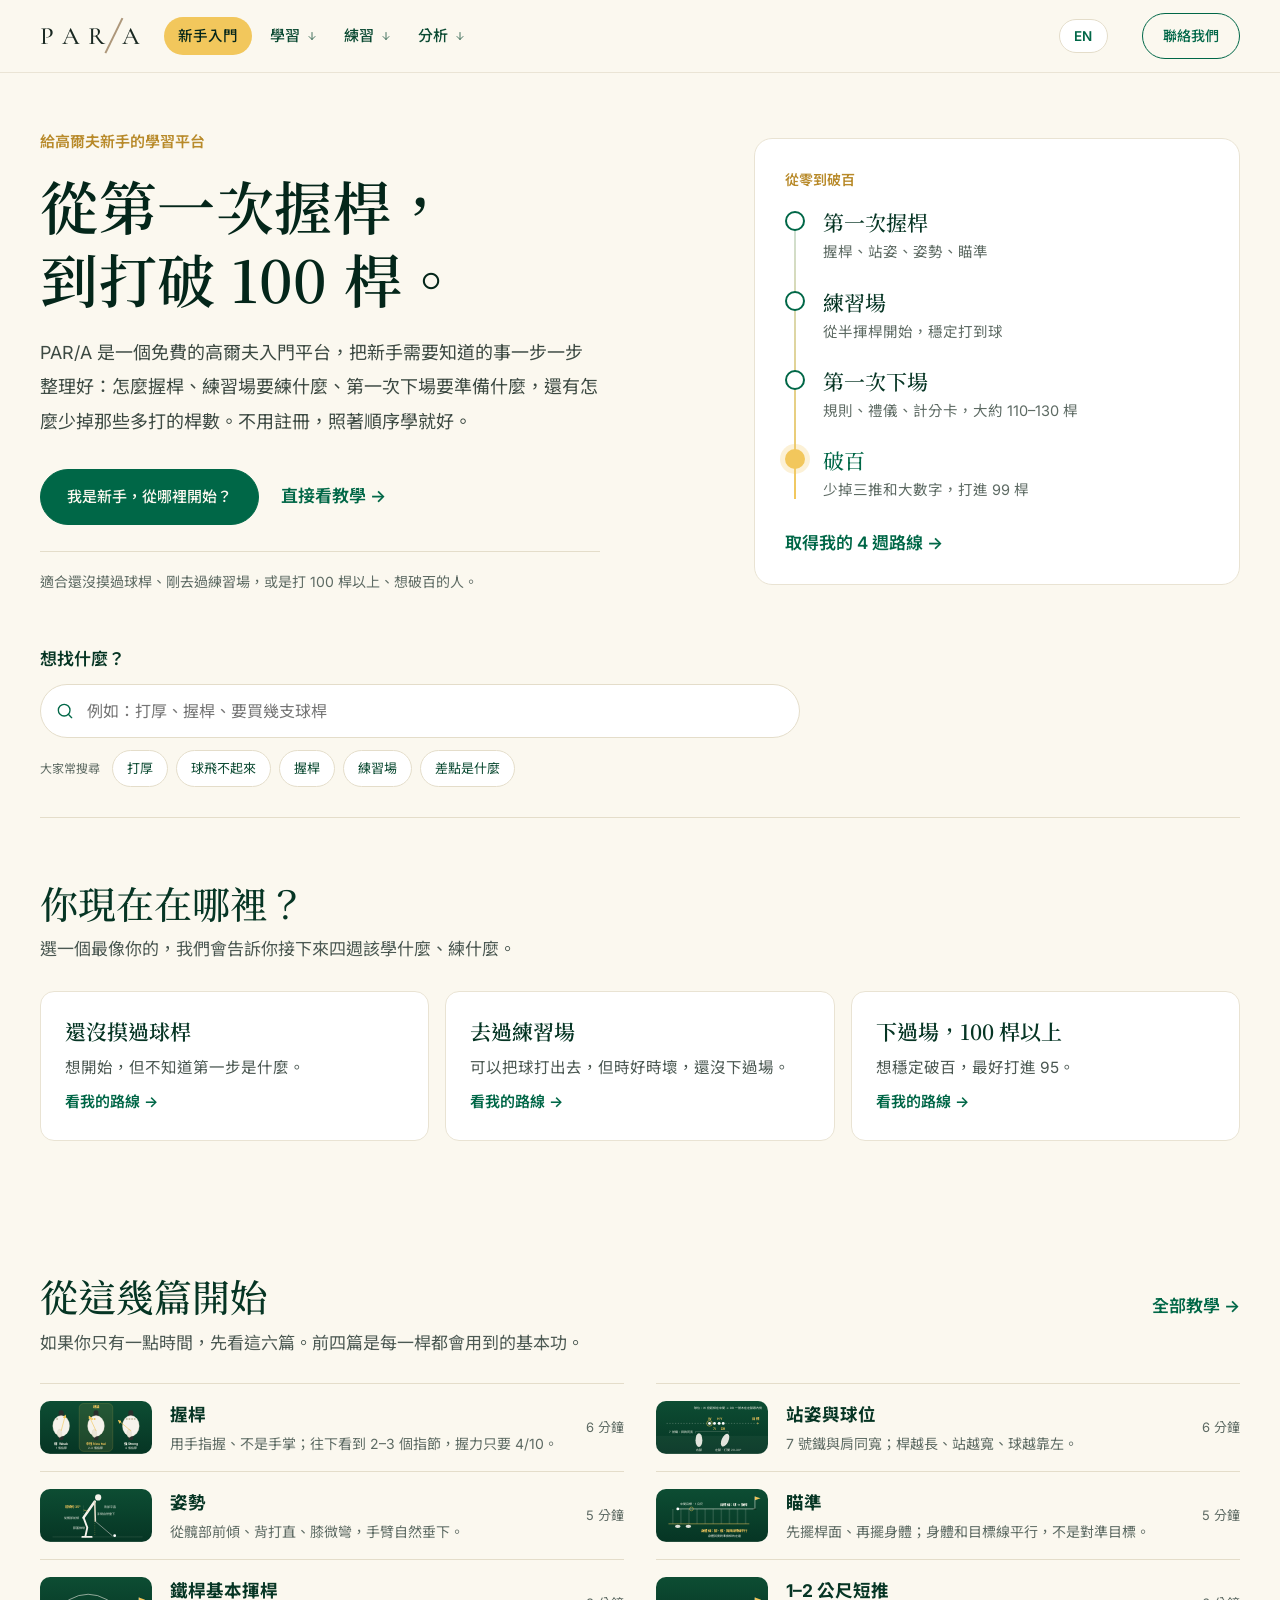
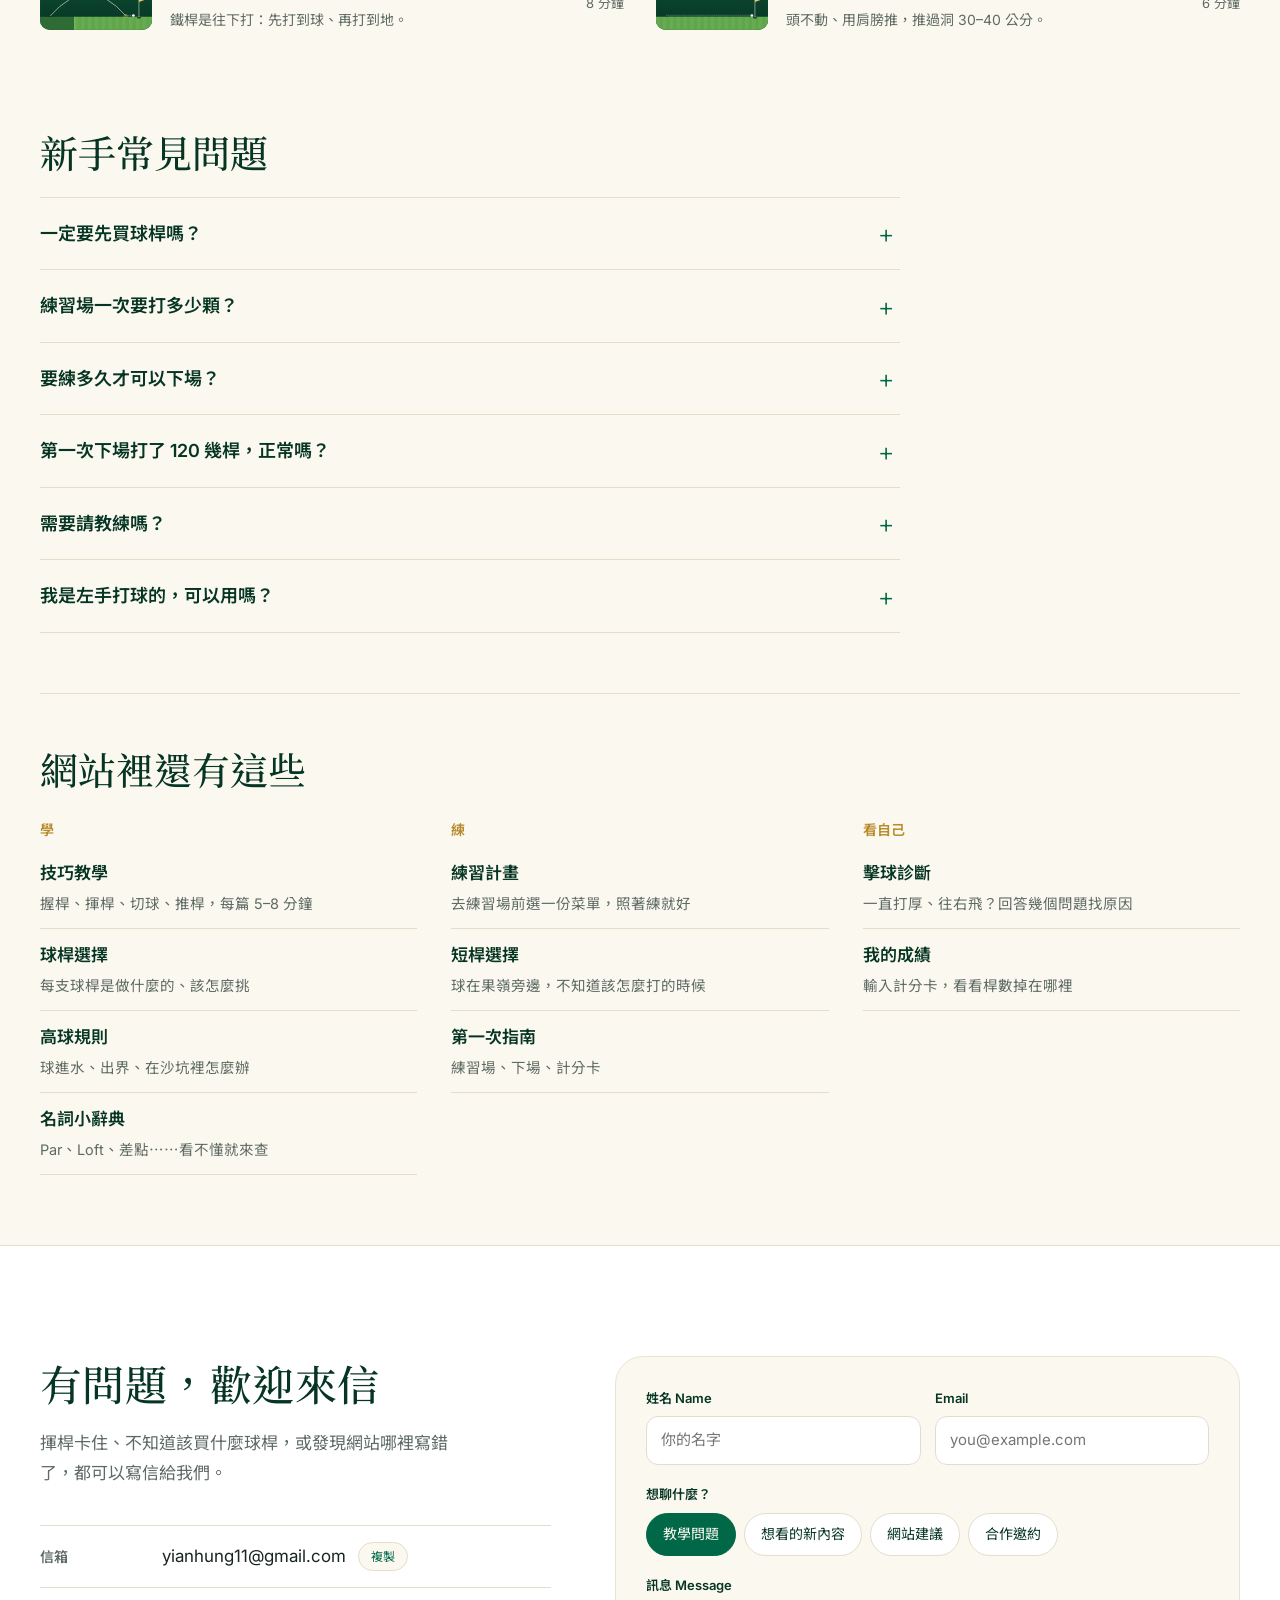
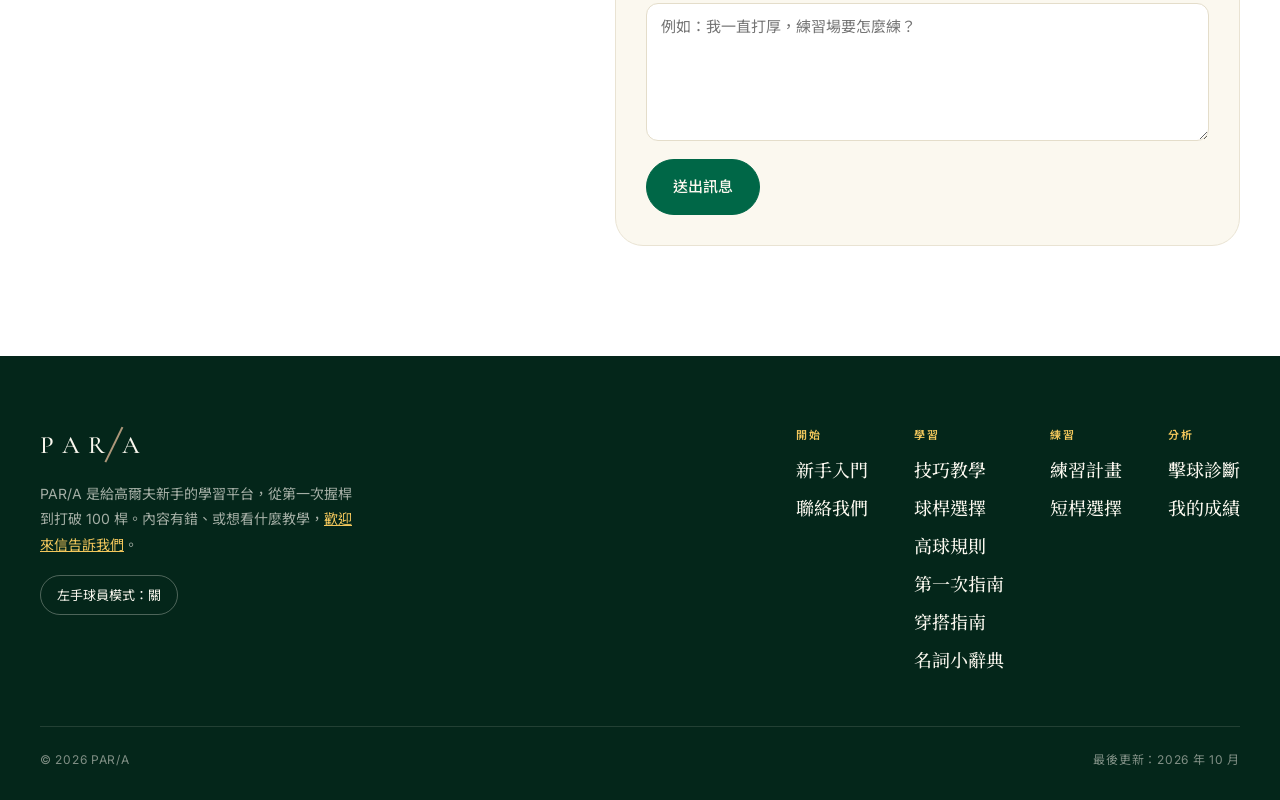
==== golf-lab/index.html @ 5755e106 "Trim the contact intro and reword the Fix My Shot intro Co-Authored-By: Claude Opus 5.5 <noreply@ant" ====
<!doctype html>
<html lang="zh-Hant">
<head>
  <meta charset="utf-8">
  <meta name="viewport" content="width=device-width, initial-scale=1">
  <title>PAR/A｜給高爾夫新手的入門教學</title>
  <meta name="description" content="技巧教學、球桿選擇、擊球問題診斷與短桿打法推薦。">
  <meta name="theme-color" content="#192821">
  <link rel="icon" type="image/png" href="assets/img/para-favicon.png">
  <link rel="apple-touch-icon" href="assets/img/para-mark.png">
  <link rel="preconnect" href="https://fonts.googleapis.com">
  <link rel="preconnect" href="https://fonts.gstatic.com" crossorigin>
  <link href="https://fonts.googleapis.com/css2?family=Cormorant+Garamond:ital,wght@0,300;0,400;0,500;0,600;1,400;1,500&family=Inter:wght@400;500;600&family=Noto+Sans+TC:wght@400;500;600&family=Noto+Serif+TC:wght@400;500&family=Source+Serif+4:opsz,wght@8..60,400;8..60,500;8..60,600&display=swap" rel="stylesheet">
  <link rel="stylesheet" href="assets/style.css">
</head>
<body data-page="home">
  <header id="site-header"></header>

  <main class="home">
    <section class="h-hero wrap">
      <div class="h-text">
        <p class="h-kicker">給高爾夫新手的學習平台</p>
        <h1>從第一次握桿，<br>到打破 100 桿。</h1>
        <p class="h-lead">PAR/A 是一個免費的高爾夫入門平台，把新手需要知道的事一步一步整理好：怎麼握桿、練習場要練什麼、第一次下場要準備什麼，還有怎麼少掉那些多打的桿數。不用註冊，照著順序學就好。</p>
        <div class="h-cta">
          <a class="btn" href="start.html">我是新手，從哪裡開始？</a>
          <a class="text-link" href="learn.html">直接看教學 &rarr;</a>
        </div>
        <p class="h-cred">適合還沒摸過球桿、剛去過練習場，或是打 100 桿以上、想破百的人。</p>
      </div>
      <aside class="h-journey" aria-label="從零到破百">
        <p class="hj-title">從零到破百</p>
        <ol class="hj-steps">
          <li><span class="hj-dot"></span><div><strong>第一次握桿</strong><small>握桿、站姿、姿勢、瞄準</small></div></li>
          <li><span class="hj-dot"></span><div><strong>練習場</strong><small>從半揮桿開始，穩定打到球</small></div></li>
          <li><span class="hj-dot"></span><div><strong>第一次下場</strong><small>規則、禮儀、計分卡，大約 110–130 桿</small></div></li>
          <li class="goal"><span class="hj-dot"></span><div><strong>破百</strong><small>少掉三推和大數字，打進 99 桿</small></div></li>
        </ol>
        <a class="hj-link" href="start.html">取得我的 4 週路線 &rarr;</a>
      </aside>
    </section>

    <section class="h-search wrap">
      <label for="search" class="h-label">想找什麼？</label>
      <div class="search-card">
        <div class="search-box">
          <svg class="ico" viewBox="0 0 24 24" fill="none" stroke="currentColor" stroke-width="1.6" stroke-linecap="round" aria-hidden="true"><circle cx="11" cy="11" r="7"/><path d="M20 20l-4-4"/></svg>
          <input id="search" type="search" autocomplete="off" placeholder="例如：打厚、握桿、要買幾支球桿" aria-label="搜尋">
        </div>
        <div class="quick"><span>大家常搜尋</span>
          <button type="button" data-q="打厚">打厚</button>
          <button type="button" data-q="飛不起來">球飛不起來</button>
          <button type="button" data-q="握桿">握桿</button>
          <button type="button" data-q="練習場">練習場</button>
          <button type="button" data-q="差點">差點是什麼</button>
        </div>
        <div class="results" id="searchResults" hidden></div>
      </div>
    </section>

    <section class="h-stage wrap">
      <h2>你現在在哪裡？</h2>
      <p class="h-sub">選一個最像你的，我們會告訴你接下來四週該學什麼、練什麼。</p>
      <div class="stage-grid">
        <a class="stage" href="start.html#new"><strong>還沒摸過球桿</strong><span>想開始，但不知道第一步是什麼。</span><em>看我的路線 &rarr;</em></a>
        <a class="stage" href="start.html#range"><strong>去過練習場</strong><span>可以把球打出去，但時好時壞，還沒下過場。</span><em>看我的路線 &rarr;</em></a>
        <a class="stage" href="start.html#course"><strong>下過場，100 桿以上</strong><span>想穩定破百，最好打進 95。</span><em>看我的路線 &rarr;</em></a>
      </div>
    </section>

    <section class="h-popular wrap">
      <div class="row-head"><h2>從這幾篇開始</h2><a class="text-link" href="learn.html">全部教學 &rarr;</a></div>
      <p class="h-sub">如果你只有一點時間，先看這六篇。前四篇是每一桿都會用到的基本功。</p>
      <ol class="pop-list" id="popular"></ol>
    </section>

    <section class="h-faq wrap">
      <h2>新手常見問題</h2>
      <div class="faq">
        <details><summary>一定要先買球桿嗎？</summary><p>不用。很多練習場可以租球桿，先去幾次確定自己喜歡再買。真的要買的時候，第一套只需要 4 支：7 號鐵、PW、沙坑桿和推桿。<a href="clubs.html#starter">看新手第一套球桿</a></p></details>
        <details><summary>練習場一次要打多少顆？</summary><p>新手 50 到 100 顆就很夠了。比起打很多顆，每一顆都選一個目標、打完停下來想一想更重要。打太多只會累，動作也會越來越亂。<a href="practice.html#r30">照著練習場 30 分鐘練</a></p></details>
        <details><summary>要練多久才可以下場？</summary><p>沒有標準答案。建議是：在練習場用 7 號鐵打 10 顆，大部分都能往前飛，就可以考慮了。第一次最好找有經驗的朋友一起去。<a href="guide.html#course">第一次下場要準備什麼</a></p></details>
        <details><summary>第一次下場打了 120 幾桿，正常嗎？</summary><p>非常正常，很多人第一次都打超過 120。先不要管分數，記得每洞最多記到雙倍標準桿就把球撿起來，打得開心、不拖慢別人就很好了。<a href="guide.html#score">計分卡怎麼填</a></p></details>
        <details><summary>需要請教練嗎？</summary><p>如果預算允許，剛開始上幾堂教練課很值得，特別是握桿和站姿，一開始做對可以少走很多冤枉路。這個網站可以當你上課後的複習。</p></details>
        <details><summary>我是左手打球的，可以用嗎？</summary><p>可以。在每一頁最下面打開「左手球員模式」，所有圖都會左右對調。文字還是用右手寫的，讀的時候把左、右換過來就好。</p></details>
      </div>
    </section>

    <section class="h-tools wrap">
      <h2>網站裡還有這些</h2>
      <div class="tool-cols">
        <div><h3>學</h3><a href="learn.html">技巧教學<span>握桿、揮桿、切球、推桿，每篇 5–8 分鐘</span></a><a href="clubs.html">球桿選擇<span>每支球桿是做什麼的、該怎麼挑</span></a><a href="rules.html">高球規則<span>球進水、出界、在沙坑裡怎麼辦</span></a><a href="glossary.html">名詞小辭典<span>Par、Loft、差點⋯⋯看不懂就來查</span></a></div>
        <div><h3>練</h3><a href="practice.html">練習計畫<span>去練習場前選一份菜單，照著練就好</span></a><a href="shot.html">短桿選擇<span>球在果嶺旁邊，不知道該怎麼打的時候</span></a><a href="guide.html">第一次指南<span>練習場、下場、計分卡</span></a></div>
        <div><h3>看自己</h3><a href="fix.html">擊球診斷<span>一直打厚、往右飛？回答幾個問題找原因</span></a><a href="my-game.html">我的成績<span>輸入計分卡，看看桿數掉在哪裡</span></a></div>
      </div>
    </section>

    <section class="section contact" id="contact">
      <div class="wrap contact-grid">
        <div class="contact-intro reveal">
          <h2>有問題，歡迎來信</h2>
          <p>揮桿卡住、不知道該買什麼球桿，或發現網站哪裡寫錯了，都可以寫信給我們。</p>
          <dl class="contact-list">
            <div><dt>信箱</dt><dd><span class="email-addr" id="ctEmail">yianhung11@gmail.com</span><button type="button" class="copy-btn" id="ctCopy">複製</button></dd></div>
          </dl>
        </div>
        <form class="contact-form reveal" id="contactForm" novalidate>
          <input type="text" name="_honey" class="hp" tabindex="-1" autocomplete="off" aria-hidden="true">
          <div class="cf-row">
            <label for="ctName">姓名 Name<input id="ctName" name="name" type="text" autocomplete="name" placeholder="你的名字" required></label>
            <label for="ctMail">Email<input id="ctMail" name="email" type="email" autocomplete="email" placeholder="you@example.com" required></label>
          </div>
          <fieldset class="cf-topic">
            <legend>想聊什麼？</legend>
            <label><input type="radio" name="topic" value="教學問題" checked><span>教學問題</span></label>
            <label><input type="radio" name="topic" value="想看的新內容"><span>想看的新內容</span></label>
            <label><input type="radio" name="topic" value="網站建議"><span>網站建議</span></label>
            <label><input type="radio" name="topic" value="合作邀約"><span>合作邀約</span></label>
          </fieldset>
          <label for="ctMsg">訊息 Message<textarea id="ctMsg" name="message" rows="5" placeholder="例如：我一直打厚，練習場要怎麼練？" required></textarea></label>
          <div class="cf-foot">
            <button type="submit" class="btn" id="ctSend">送出訊息</button>
            <p class="cf-status" id="ctStatus" role="status" aria-live="polite"></p>
          </div>
          <a class="btn ghost" id="ctGmail" href="#" target="_blank" rel="noopener" hidden>用 Gmail 開啟並送出</a>
        </form>
      </div>
    </section>
  </main>

  <footer id="site-footer"></footer>
  <script src="assets/data.js"></script>
  <script src="assets/beginner.js"></script>
  <script src="assets/en.js"></script>
  <script src="assets/app.js"></script>
</body>
</html>
---- golf-lab/assets/style.css ----
/* THE GOLF LAB — Masters-inspired green, cream and gold. */
/* Chinese headings use Noto Serif TC; English mode swaps in a Latin serif so punctuation renders properly */
:root { --zh-serif: 'Noto Serif TC', Georgia, serif;
  --green-950: #04261a;
  --green-900: #063524;
  --green-800: #0b4a32;
  --green: #006747;
  --green-600: #13795a;
  --green-200: #cfe0d6;
  --green-100: #e8f0ea;
  --cream: #fbf8ef;
  --cream-2: #f4efe1;
  --paper: #ffffff;
  --ink: #17251e;
  --muted: #5e6b64;
  --line: #e4ddca;
  --gold: #f2c75c;
  --gold-deep: #b88a2a;
  --logo-ink: #192821;
  --tan: #ad977a;
  --red: #c8102e;
  --serif: 'Cormorant Garamond', var(--zh-serif);
  --sans: 'Inter', 'Noto Sans TC', system-ui, -apple-system, 'PingFang TC', sans-serif;
  --num: 'Inter', system-ui, sans-serif;
  --radius: 22px;
  --shadow: 0 1px 2px rgba(6, 53, 36, .06), 0 10px 30px -12px rgba(6, 53, 36, .18);
}

* { box-sizing: border-box; }
html { scroll-behavior: smooth; -webkit-text-size-adjust: 100%; }
body {
  margin: 0;
  background: var(--cream);
  color: var(--ink);
  font: 400 16px/1.65 var(--sans);
  -webkit-font-smoothing: antialiased;
  font-variant-numeric: lining-nums;
  overflow-x: hidden;
}
img, svg { display: block; max-width: 100%; }
[hidden] { display: none !important; }
a { color: inherit; text-decoration: none; }
button { font: inherit; color: inherit; cursor: pointer; }
h1, h2, h3, h4 { margin: 0; font-weight: 500; line-height: 1.15; }
p { margin: 0; }
:focus-visible { outline: 2px solid var(--gold-deep); outline-offset: 3px; border-radius: 6px; }

.wrap { width: min(1200px, 100% - 32px); margin-inline: auto; }
.ico { width: 1.15em; height: 1.15em; flex: none; }
.eyebrow {
  display: inline-block;
  font: 600 11px/1.4 var(--sans);
  letter-spacing: .16em;
  text-transform: uppercase;
  color: var(--green);
}
.serif { font-family: var(--serif); }
.lead { font-size: 17px; color: var(--muted); max-width: 640px; }
.lead b { color: var(--ink); font-weight: 600; }

/* ---------- header ---------- */
.site-header {
  position: sticky; top: 0; z-index: 50;
  background: rgba(251, 248, 239, .88);
  backdrop-filter: saturate(1.4) blur(14px);
  -webkit-backdrop-filter: saturate(1.4) blur(14px);
  border-bottom: 1px solid rgba(228, 221, 202, .7);
}
.site-header .bar {
  width: min(1200px, 100% - 32px); margin-inline: auto;
  display: flex; align-items: center; justify-content: space-between; gap: 24px;
  height: 72px;
}
.brand { display: inline-flex; align-items: center; gap: 10px; color: var(--green); }
.brand-mark {
  width: 36px; height: 36px; border-radius: 50%;
  display: grid; place-items: center;
  background: var(--green); color: var(--gold);
}
.brand-mark .ico { width: 20px; height: 20px; }
.brand-text {
  font: 600 22px/1 var(--serif);
  letter-spacing: .14em; text-transform: uppercase; white-space: nowrap;
}
.brand.light { color: var(--cream); }
.brand.light .brand-mark { background: var(--cream); color: var(--green); }

.nav { display: flex; gap: 4px; }
.nav a {
  display: flex; flex-direction: column; align-items: center;
  padding: 8px 14px; border-radius: 999px;
  color: var(--green-800); font-size: 14.5px; font-weight: 500; line-height: 1.2;
  transition: background .2s, color .2s;
}
.nav a small { font-size: 11px; color: var(--muted); font-weight: 400; margin-top: 2px; }
.nav a:hover { background: var(--green-100); }
.nav a[aria-current="page"] { background: var(--green); color: var(--cream); }
.nav a[aria-current="page"] small { color: var(--green-200); }
.nav-toggle {
  display: none; border: 0; background: var(--green); color: var(--cream);
  width: 44px; height: 44px; border-radius: 50%; place-items: center;
}
.nav-toggle .ico { width: 22px; height: 22px; }

/* ---------- buttons ---------- */
.btn {
  display: inline-flex; align-items: center; justify-content: center; gap: 10px;
  padding: 14px 26px; border-radius: 999px; border: 1px solid var(--green);
  background: var(--green); color: var(--cream);
  font-weight: 500; font-size: 15px;
  transition: transform .2s, background .2s, box-shadow .2s;
}
.btn:hover { background: var(--green-800); transform: translateY(-1px); box-shadow: 0 8px 20px -8px rgba(0, 103, 71, .6); }
.btn.light { background: var(--cream); color: var(--green-900); border-color: var(--cream); }
.btn.light:hover { background: #fff; }
.btn.outline { background: transparent; color: var(--cream); border-color: rgba(251, 248, 239, .6); }
.btn.outline:hover { background: rgba(251, 248, 239, .12); }
.btn.ghost { background: transparent; color: var(--green); border-color: var(--line); }
.btn.ghost:hover { background: var(--green-100); box-shadow: none; }
.btn.round { width: 56px; height: 56px; padding: 0; }
.link-btn {
  display: inline-flex; align-items: center; gap: 8px; border: 0; background: none; padding: 6px 0;
  color: var(--green); font-weight: 500; font-size: 14px;
}

/* ---------- ticker (Masters leaderboard strip) ---------- */
.ticker-wrap { background: var(--paper); border-bottom: 1px solid var(--line); overflow: hidden; }
.ticker { display: flex; width: max-content; animation: tick 60s linear infinite; }
.ticker-wrap:hover .ticker { animation-play-state: paused; }
@keyframes tick { to { transform: translateX(-50%); } }
.tk-badge {
  display: flex; align-items: center; gap: 10px; padding: 12px 22px;
  border-right: 1px solid var(--line); background: var(--paper);
}
.tk-badge span {
  width: 46px; height: 46px; border-radius: 50%; border: 2px solid var(--green);
  display: grid; place-items: center; font: 600 18px var(--serif); color: var(--green);
}
.tk-badge small { font-size: 11px; line-height: 1.3; color: var(--green-800); font-weight: 600; text-transform: uppercase; letter-spacing: .06em; }
.tk {
  display: flex; align-items: center; gap: 14px; padding: 12px 22px; min-width: 270px;
  border-right: 1px solid var(--line); transition: background .2s;
}
.tk:hover { background: var(--cream); }
.tk-pos { font: 500 20px var(--serif); color: var(--muted); width: 18px; }
.tk-art { width: 52px; height: 52px; border-radius: 50%; overflow: hidden; flex: none; }
.tk-art svg { width: 160%; height: 100%; max-width: none; margin-left: -30%; }
.tk-art .flight, .tk-art .land, .tk-art .roll { animation: none !important; opacity: 1 !important; stroke-dashoffset: 0 !important; }
.tk-name { display: flex; flex-direction: column; font: 600 15px/1.2 var(--serif); letter-spacing: .06em; text-transform: uppercase; color: var(--green-900); }
.tk-name small { font: 500 12px var(--sans); letter-spacing: 0; text-transform: none; color: var(--muted); margin-top: 3px; }
.tk-name em { font-style: normal; color: var(--red); font-weight: 600; font-size: 14px; }
.tk-star { color: var(--green-800); margin-left: auto; width: 16px; height: 16px; }

/* ---------- hero ---------- */
.hero-shell { padding: 20px 0 0; }
.hero {
  position: relative; border-radius: 32px; overflow: hidden; isolation: isolate;
  min-height: min(78vh, 680px);
  display: grid; place-items: center; text-align: center;
  color: var(--cream); padding: 80px 24px 110px;
  background: var(--green-900);
}
.hero-art { position: absolute; inset: 0; z-index: -1; }
.hero-art svg { width: 100%; height: 100%; }
.hero-est {
  display: flex; align-items: center; justify-content: center; gap: 18px;
  font: 500 12px var(--sans); letter-spacing: .3em; text-transform: uppercase; color: rgba(251, 248, 239, .8);
}
.hero-est::before, .hero-est::after { content: ''; width: 36px; height: 1px; background: currentColor; opacity: .6; }
.hero h1 {
  font: 400 clamp(52px, 10vw, 128px)/.95 var(--serif);
  letter-spacing: .04em; margin: 18px 0 14px;
  text-shadow: 0 2px 30px rgba(0, 0, 0, .3);
}
.hero h1 i { font-style: italic; font-weight: 500; }
.hero .sub { font-size: clamp(16px, 2vw, 19px); color: rgba(251, 248, 239, .88); max-width: 560px; margin: 0 auto; }
.hero .sub span { display: block; font: italic 400 20px var(--serif); letter-spacing: .04em; margin-top: 4px; color: var(--gold); }
.hero-cta { display: flex; gap: 12px; justify-content: center; flex-wrap: wrap; margin-top: 34px; }
.hero-foot {
  position: absolute; left: 0; right: 0; bottom: 26px;
  font: 500 11px var(--sans); letter-spacing: .28em; text-transform: uppercase; color: rgba(251, 248, 239, .65);
}

/* ---------- search ---------- */
.search-card {
  position: relative; z-index: 5;
  width: min(760px, 100% - 32px); margin: -46px auto 0;
  background: var(--paper); border-radius: 26px; padding: 18px; box-shadow: var(--shadow);
  border: 1px solid var(--line);
}
.search-box { display: flex; align-items: center; gap: 12px; padding: 4px 6px 4px 14px; border-radius: 999px; background: var(--cream); border: 1px solid var(--line); }
.search-box:focus-within { border-color: var(--green); box-shadow: 0 0 0 3px rgba(0, 103, 71, .12); }
.search-box .ico { color: var(--green); width: 20px; height: 20px; }
.search-box input { flex: 1; min-width: 0; border: 0; background: none; outline: none; font: 400 16px var(--sans); color: var(--ink); padding: 12px 0; }
.search-box kbd { font: 500 11px var(--sans); color: var(--muted); border: 1px solid var(--line); border-radius: 6px; padding: 3px 7px; margin-right: 10px; }
.quick { display: flex; flex-wrap: wrap; gap: 8px; margin-top: 12px; align-items: center; }
.quick > span { font-size: 12px; color: var(--muted); margin-right: 4px; }
.quick button { border: 1px solid var(--line); background: var(--paper); border-radius: 999px; padding: 6px 14px; font-size: 13px; color: var(--green-800); transition: all .2s; }
.quick button:hover { border-color: var(--green); background: var(--green-100); }
.results {
  position: absolute; left: 18px; right: 18px; top: 76px;
  background: var(--paper); border: 1px solid var(--line); border-radius: 18px; box-shadow: var(--shadow);
  padding: 6px; max-height: 420px; overflow: auto;
}
.results a { display: grid; grid-template-columns: 1fr; padding: 12px 14px; border-radius: 12px; }
.results a:hover, .results a:focus { background: var(--green-100); }
.results strong { font-weight: 600; color: var(--green-900); }
.r-type { font-size: 11px; letter-spacing: .1em; text-transform: uppercase; color: var(--gold-deep); font-weight: 600; }
.r-sub { font-size: 13px; color: var(--muted); }
.r-empty { padding: 14px; color: var(--muted); font-size: 14px; }

/* ---------- sections ---------- */
.section { padding: 110px 0; }
.section-head { text-align: center; max-width: 680px; margin: 0 auto 54px; }
.section-head h2, .page-head h1 {
  font: 400 clamp(40px, 6vw, 66px)/1 var(--serif); color: var(--green-900); letter-spacing: .01em;
}
.section-head h2 { text-transform: uppercase; letter-spacing: .06em; }
.section-head p { margin-top: 18px; color: var(--muted); }
.section-head .eyebrow { margin-bottom: 14px; }

.about-cards { display: grid; grid-template-columns: repeat(3, 1fr); gap: 26px; }
.photo-card {
  position: relative; border-radius: var(--radius); overflow: hidden; aspect-ratio: 4 / 5;
  color: var(--cream); background: var(--green-900); box-shadow: var(--shadow);
}
.photo-card img, .photo-card .pc-art { position: absolute; inset: 0; width: 100%; height: 100%; object-fit: cover; transition: transform .8s cubic-bezier(.2, .7, .2, 1); }
.photo-card .pc-art svg { width: 100%; height: 100%; }
.photo-card .pc-art .shot-svg { height: 100%; }
.photo-card::after { content: ''; position: absolute; inset: 0; background: linear-gradient(180deg, rgba(4, 38, 26, 0) 45%, rgba(4, 38, 26, .82)); }
.photo-card:hover img, .photo-card:hover .pc-art { transform: scale(1.05); }
.pc-label { position: absolute; z-index: 1; left: 24px; right: 24px; bottom: 22px; display: flex; align-items: flex-end; justify-content: space-between; gap: 12px; }
.pc-label strong { display: block; font: 500 26px/1.1 var(--serif); }
.pc-label small { font-size: 13px; opacity: .85; }
.pc-go { width: 38px; height: 38px; border-radius: 50%; background: var(--cream); color: var(--green); display: grid; place-items: center; flex: none; }

/* green feature band (Regal Crest style) */
.green-band {
  background: var(--green-900); color: var(--cream);
  border-radius: 56px 56px 0 0; padding: 100px 0 110px; position: relative; overflow: hidden;
}
.green-band::before {
  content: ''; position: absolute; inset: 0; opacity: .5;
  background: repeating-linear-gradient(115deg, rgba(255, 255, 255, .025) 0 60px, transparent 60px 120px);
}
.green-band .section-head h2 { color: var(--cream); }
.green-band .section-head p { color: rgba(251, 248, 239, .75); }
.green-band .eyebrow { color: var(--gold); }
.tools { position: relative; display: grid; grid-template-columns: repeat(6, 1fr); gap: 16px; }
.tool {
  display: flex; flex-direction: column; align-items: center; text-align: center; gap: 14px;
  padding: 32px 18px 28px; border-radius: var(--radius);
  border: 1px solid rgba(251, 248, 239, .14); background: rgba(251, 248, 239, .03);
  transition: background .3s, border-color .3s, transform .3s;
}
.tool:hover { background: rgba(251, 248, 239, .08); border-color: rgba(242, 199, 92, .5); transform: translateY(-4px); }
.tool .ti { width: 64px; height: 64px; border-radius: 50%; border: 1px solid rgba(242, 199, 92, .55); display: grid; place-items: center; color: var(--gold); }
.tool .ti .ico { width: 30px; height: 30px; stroke-width: 1.2; }
.tool strong { font: 500 22px/1.1 var(--serif); }
.tool small { font-size: 13px; color: rgba(251, 248, 239, .7); }
.tool .tag { font-size: 10px; letter-spacing: .14em; text-transform: uppercase; color: var(--gold); border: 1px solid rgba(242, 199, 92, .4); border-radius: 999px; padding: 2px 10px; }

/* chipping academy */
.academy { background: var(--paper); }
.academy-grid { display: grid; grid-template-columns: repeat(2, 1fr); gap: 28px; }
.academy-card { display: block; }
.ac-art { border-radius: var(--radius); overflow: hidden; aspect-ratio: 5 / 3; background: var(--green-900); box-shadow: var(--shadow); transition: transform .5s cubic-bezier(.2, .7, .2, 1); }
.ac-art svg { width: 100%; height: 100%; }
.academy-card:hover .ac-art { transform: translateY(-4px); }
.academy-card h3 { font: 600 24px var(--sans); margin-top: 20px; letter-spacing: -.01em; color: var(--ink); }
.academy-card p { color: var(--muted); margin-top: 4px; }
.split-head { display: flex; align-items: flex-end; justify-content: space-between; gap: 24px; margin-bottom: 40px; }
.split-head h2 { font: 400 clamp(36px, 5vw, 54px)/1 var(--serif); color: var(--green-900); }
.split-head p { color: var(--muted); max-width: 420px; margin-top: 12px; }

/* shot svg styling */
.shot-svg { width: 100%; height: auto; }
.shot-svg .flight { stroke-dasharray: 1; stroke-dashoffset: 1; animation: draw 1.4s .2s cubic-bezier(.4, 0, .2, 1) forwards; }
.shot-svg .land { opacity: 0; animation: fade .4s 1.4s forwards; }
.shot-svg .roll { opacity: 0; animation: fade .7s 1.5s forwards; }
.svg-tag { font: 600 11px var(--sans); fill: var(--gold); letter-spacing: .08em; }
@keyframes draw { to { stroke-dashoffset: 0; } }
@keyframes fade { to { opacity: 1; } }

/* ---------- scorecard (Masters table) ---------- */
.score-wrap { overflow-x: auto; border-radius: 18px; border: 1px solid var(--line); background: var(--paper); -webkit-overflow-scrolling: touch; }
.scorecard { width: 100%; border-collapse: collapse; text-align: center; font-variant-numeric: lining-nums tabular-nums; min-width: 640px; }
.scorecard th, .scorecard td { padding: 16px 10px; border-right: 1px solid rgba(255, 255, 255, .15); font-weight: 500; }
.scorecard thead th { background: var(--green); color: #fff; font-size: 15px; }
.scorecard thead th:first-child, .scorecard tbody th { width: 132px; }
.scorecard .par th, .scorecard .par td { background: var(--green-800); color: #fff; }
.scorecard tbody tr:not(.par) th { color: var(--green); background: var(--paper); font-weight: 600; }
.scorecard tbody tr:not(.par) td { color: var(--green-900); border-right: 1px solid var(--line); font-size: 15px; }
.scorecard tbody tr:not(.par) td:last-child { border-right: 0; }
.scorecard .tot { background: #ececea !important; color: var(--muted) !important; }
.scorecard tbody tr:not(.par) .tot { background: var(--paper) !important; color: var(--green-900) !important; }
.scorecard.mini { min-width: 0; border-radius: 14px; overflow: hidden; }
.scorecard.mini th, .scorecard.mini td { padding: 10px 12px; font-size: 14px; }
.scorecard.mini thead th:first-child, .scorecard.mini tbody th { width: auto; }
.sym { display: inline-grid; place-items: center; min-width: 40px; height: 40px; padding: 0 8px; }
.sym.circle { border: 1.5px solid var(--green); border-radius: 999px; }
.sym.square { border: 1.5px solid var(--green); }
.sym.dsquare { border: 1.5px solid var(--green); outline: 1.5px solid var(--green); outline-offset: 2px; }
#homeScore .sym { font-size: 12.5px; line-height: 1.2; height: auto; min-height: 40px; padding: 4px 12px; }
.legend { display: flex; gap: 18px; flex-wrap: wrap; justify-content: flex-end; font-size: 13px; color: var(--green-900); margin-bottom: 14px; }
.legend span { display: inline-flex; align-items: center; gap: 8px; }
.legend i { width: 18px; height: 18px; display: inline-block; border: 1.5px solid var(--green); }
.legend i.c { border-radius: 50%; }
.legend i.cc { border-radius: 50%; box-shadow: inset 0 0 0 2px var(--paper), inset 0 0 0 3.5px var(--green); }
.legend i.dd { outline: 1.5px solid var(--green); outline-offset: 2px; width: 14px; height: 14px; margin: 2px; }

/* ---------- inner pages ---------- */
.page-head { padding: 70px 0 34px; }
.page-head .eyebrow { margin-bottom: 14px; }
.page-head .lead { margin-top: 18px; }
main.page { padding-bottom: 110px; min-height: 60vh; }

.pill-tabs {
  display: inline-flex; flex-wrap: wrap; gap: 4px; padding: 6px; border-radius: 999px;
  border: 1px solid var(--line); background: var(--paper);
}
.pill-tabs a, .pill-tabs button {
  display: flex; flex-direction: column; align-items: center; border: 0; background: none;
  padding: 10px 24px; border-radius: 999px; color: var(--green); font-weight: 600; font-size: 15px; line-height: 1.2;
  transition: background .2s, color .2s;
}
.pill-tabs small { font-size: 11px; font-weight: 400; color: var(--muted); margin-top: 2px; }
.pill-tabs a:hover, .pill-tabs button:hover { background: var(--green-100); }
.pill-tabs [aria-selected="true"] { background: var(--green); color: var(--cream); }
.pill-tabs [aria-selected="true"] small { color: var(--green-200); }

.cat-intro { margin: 48px 0 28px; display: flex; align-items: baseline; gap: 18px; flex-wrap: wrap; border-bottom: 1px solid var(--line); padding-bottom: 18px; }
.cat-intro h2 { font: 400 40px var(--serif); color: var(--green-900); }
.cat-intro .zh { font: 400 22px var(--serif); color: var(--muted); }
.cat-intro p { color: var(--muted); }

.lesson-grid { display: grid; grid-template-columns: repeat(3, 1fr); gap: 26px; }
.lesson-card {
  display: flex; flex-direction: column; background: var(--paper); border-radius: var(--radius); overflow: hidden;
  border: 1px solid var(--line); transition: transform .3s, box-shadow .3s;
}
.lesson-card:hover { transform: translateY(-4px); box-shadow: var(--shadow); }
.lc-art { aspect-ratio: 36 / 17; background: var(--green-900); }
.lc-art svg { height: 100%; }
.lc-body { padding: 22px 24px 22px; display: flex; flex-direction: column; flex: 1; }
.lc-body h3 { font: 600 22px var(--sans); margin-top: 8px; letter-spacing: -.01em; }
.lc-body p { color: var(--muted); margin-top: 2px; }
.lc-meta { display: flex; align-items: center; gap: 8px; margin-top: auto; padding-top: 18px; font-size: 13px; color: var(--muted); }
.lc-meta .dot { width: 3px; height: 3px; border-radius: 50%; background: currentColor; }
.lc-meta .go { margin-left: auto; width: 34px; height: 34px; border-radius: 50%; display: grid; place-items: center; background: var(--green-100); color: var(--green); transition: background .2s, color .2s; }
.lesson-card:hover .go { background: var(--green); color: var(--cream); }

/* lesson detail */
.lesson { padding-top: 34px; }
.crumb { display: inline-flex; align-items: center; gap: 8px; color: var(--green); font-weight: 500; font-size: 15px; }
.lesson-head { display: grid; grid-template-columns: 1fr 1.05fr; gap: 48px; align-items: center; padding: 30px 0 50px; }
.lesson-head h1 { font: 400 clamp(46px, 7vw, 84px)/1 var(--serif); color: var(--green-900); margin: 14px 0 10px; }
.lesson-head .lead { font: italic 400 24px var(--serif); color: var(--muted); }
.lesson-art { border-radius: var(--radius); overflow: hidden; box-shadow: var(--shadow); background: var(--green-900); }
.lesson-layout { display: grid; grid-template-columns: 220px 1fr; gap: 56px; align-items: start; }
.format-rail { position: sticky; top: 100px; display: flex; flex-direction: column; gap: 2px; border-left: 1px solid var(--line); }
.format-rail a { display: flex; align-items: center; gap: 12px; padding: 10px 16px; margin-left: -1px; border-left: 2px solid transparent; color: var(--muted); font-size: 15px; transition: color .2s, border-color .2s; }
.format-rail a .n { font: 500 15px var(--serif); width: 24px; height: 24px; border-radius: 50%; border: 1px solid var(--line); display: grid; place-items: center; }
.format-rail a:hover, .format-rail a.on { color: var(--green); border-left-color: var(--green); }
.format-rail a.on .n { background: var(--green); border-color: var(--green); color: var(--cream); }
.lsec { padding: 0 0 44px; margin-bottom: 44px; border-bottom: 1px solid var(--line); }
.lsec-h { display: flex; align-items: center; gap: 16px; margin-bottom: 22px; }
.lsec-h .n { width: 40px; height: 40px; border-radius: 50%; background: var(--green); color: var(--cream); display: grid; place-items: center; font: 500 20px var(--serif); flex: none; }
.lsec-h h2 { font: 500 30px var(--serif); color: var(--green-900); }
.lsec-h .en { margin-left: auto; font-size: 11px; letter-spacing: .18em; text-transform: uppercase; color: var(--gold-deep); font-weight: 600; }
.big { font-size: 18px; line-height: 1.8; }
.club-pick { display: grid; grid-template-columns: 1fr auto; gap: 24px; align-items: center; background: var(--paper); border: 1px solid var(--line); border-radius: var(--radius); padding: 24px; }
.club-pick strong { display: block; font: 500 28px var(--serif); color: var(--green-900); margin: 6px 0 4px; }
.club-pick p { color: var(--muted); font-size: 15px; }
.ticks { list-style: none; padding: 0; margin: 0; display: grid; gap: 12px; }
.ticks li { display: flex; gap: 12px; align-items: flex-start; }
.ticks .ico { color: var(--cream); background: var(--green); border-radius: 50%; padding: 4px; width: 22px; height: 22px; margin-top: 2px; stroke-width: 2.4; }
.steps { list-style: none; padding: 0; margin: 0; counter-reset: s; display: grid; gap: 0; }
.steps li { counter-increment: s; display: grid; grid-template-columns: 56px 1fr; padding: 16px 0; border-top: 1px dashed var(--line); }
.steps li:first-child { border-top: 0; }
.steps li::before { content: counter(s, decimal-leading-zero); font: 500 26px/1 var(--serif); color: var(--gold-deep); }
.steps li span { font-size: 16.5px; }
.mistakes { display: grid; grid-template-columns: repeat(2, 1fr); gap: 16px; }
.mistake { background: var(--paper); border: 1px solid var(--line); border-radius: 18px; padding: 20px 22px; }
.mistake .m { font-weight: 600; color: var(--red); display: flex; gap: 8px; align-items: center; }
.mistake .m::before { content: '×'; display: grid; place-items: center; width: 22px; height: 22px; border-radius: 50%; border: 1.5px solid var(--red); font-size: 14px; line-height: 1; }
.mistake .f { margin-top: 10px; color: var(--muted); font-size: 15px; }
.mistake .f b { color: var(--green); font-weight: 600; margin-right: 8px; }
.drills { display: grid; grid-template-columns: repeat(2, 1fr); gap: 16px; }
.drill { background: var(--green-900); color: var(--cream); border-radius: 18px; padding: 24px; }
.drill .ico { color: var(--gold); width: 28px; height: 28px; }
.drill h4 { font: 500 24px var(--serif); margin: 14px 0 8px; }
.drill p { color: rgba(251, 248, 239, .82); font-size: 15px; }
.cta-band {
  display: flex; align-items: center; justify-content: space-between; gap: 20px;
  background: var(--green); color: var(--cream); padding: 24px 28px; border-radius: var(--radius); margin-bottom: 30px;
  transition: background .2s;
}
.cta-band:hover { background: var(--green-800); }
.cta-band strong { display: block; font: 500 24px var(--serif); }
.cta-band span { opacity: .82; font-size: 14px; }
.cta-band > .ico { width: 26px; height: 26px; flex: none; }
.cta-band.light { background: var(--green-100); color: var(--green-900); margin: 24px 0 0; }
.cta-band.light:hover { background: var(--green-200); }
.pager { display: grid; grid-template-columns: 1fr 1fr; gap: 16px; }
.pager a { padding: 20px 24px; border: 1px solid var(--line); border-radius: 18px; background: var(--paper); font: 500 20px var(--serif); color: var(--green-900); transition: border-color .2s; }
.pager a:hover { border-color: var(--green); }
.pager small { display: block; font: 500 11px var(--sans); letter-spacing: .14em; text-transform: uppercase; color: var(--muted); margin-bottom: 4px; }
.pager .next { text-align: right; }

/* ---------- club guide ---------- */
.toolbar { display: flex; gap: 12px; flex-wrap: wrap; align-items: center; justify-content: space-between; margin-bottom: 18px; }
.toggle { display: inline-flex; padding: 4px; border-radius: 999px; background: var(--paper); border: 1px solid var(--line); }
.toggle button { border: 0; background: none; padding: 8px 18px; border-radius: 999px; font-size: 14px; font-weight: 500; color: var(--green); }
.toggle button[aria-pressed="true"] { background: var(--green); color: var(--cream); }
.gapping { display: grid; gap: 8px; margin-top: 26px; padding: 26px; background: var(--paper); border: 1px solid var(--line); border-radius: var(--radius); }
.gapping h3 { font: 500 24px var(--serif); color: var(--green-900); margin-bottom: 10px; }
.gap-row { display: grid; grid-template-columns: 40px 1fr 48px; gap: 14px; align-items: center; font-size: 13px; }
.gap-c { font-weight: 600; color: var(--green); }
.gap-bar { height: 10px; background: var(--cream-2); border-radius: 999px; overflow: hidden; }
.gap-bar i { display: block; height: 100%; background: linear-gradient(90deg, var(--green-600), var(--green)); border-radius: 999px; transition: width .6s cubic-bezier(.2, .7, .2, 1); }
.gap-v { text-align: right; font-variant-numeric: lining-nums tabular-nums; color: var(--muted); }
.club-grid { display: grid; grid-template-columns: repeat(2, 1fr); gap: 26px; margin-top: 64px; }
.club-card { display: grid; grid-template-columns: 200px 1fr; gap: 0; background: var(--paper); border: 1px solid var(--line); border-radius: var(--radius); overflow: hidden; scroll-margin-top: 100px; }
.cc-art { background: var(--cream-2); color: var(--green-900); display: grid; place-items: center; padding: 18px; border-right: 1px solid var(--line); }
.cc-art .loft-svg { width: 100%; }
.svg-loft { font: 500 26px var(--serif); fill: var(--gold-deep); }
.cc-body { padding: 26px 28px; }
.cc-body h3 { font: 500 34px var(--serif); color: var(--green-900); margin: 4px 0 16px; }
.cc-body h4 { font-size: 12px; letter-spacing: .14em; text-transform: uppercase; color: var(--muted); font-weight: 600; margin: 20px 0 10px; }
.cc-stats { display: grid; grid-template-columns: 1fr 1fr; margin: 0; border: 1px solid var(--line); border-radius: 14px; overflow: hidden; }
.cc-stats div { padding: 12px 16px; }
.cc-stats div + div { border-left: 1px solid var(--line); }
.cc-stats dt { font-size: 12px; color: var(--muted); }
.cc-stats dd { margin: 2px 0 0; font: 500 24px var(--serif); color: var(--green); }
.cc-stats dd small { font: 400 12px var(--sans); color: var(--muted); }
.chips { list-style: none; padding: 0; margin: 0; display: flex; flex-wrap: wrap; gap: 8px; }
.chips li { font-size: 13px; padding: 5px 12px; border-radius: 999px; background: var(--green-100); color: var(--green-800); }
.cc-body .ticks { gap: 10px; font-size: 14.5px; }
.cc-body .ticks .ico { width: 20px; height: 20px; }
.tip { display: flex; gap: 10px; align-items: flex-start; margin-top: 20px; padding: 14px 16px; border-radius: 14px; background: #fbf3dc; color: #6d5316; font-size: 14px; }
.tip .ico { color: var(--gold-deep); margin-top: 3px; }

/* ---------- fix my shot ---------- */
.problem-grid { display: grid; grid-template-columns: repeat(3, 1fr); gap: 20px; }
.problem {
  display: flex; flex-direction: column; align-items: flex-start; text-align: left; gap: 8px;
  padding: 28px; border-radius: var(--radius); border: 1px solid var(--line); background: var(--paper);
  transition: transform .3s, box-shadow .3s, border-color .3s; min-height: 220px;
}
.problem:hover { transform: translateY(-4px); box-shadow: var(--shadow); border-color: var(--green); }
.problem .pn { font: 500 16px var(--serif); color: var(--gold-deep); }
.problem strong { font: 500 26px/1.25 var(--serif); color: var(--green-900); }
.problem span:not(.pn) { color: var(--muted); font-size: 15px; }
.problem em { margin-top: auto; display: inline-flex; align-items: center; gap: 8px; font-style: normal; font-size: 13px; color: var(--green); font-weight: 600; }
.wizard, .diag { max-width: 760px; margin: 0 auto; }
.wz-top { display: flex; justify-content: space-between; align-items: center; margin-bottom: 14px; }
.wz-count { font: 500 18px var(--serif); color: var(--muted); }
.wz-bar { height: 4px; border-radius: 4px; background: var(--cream-2); margin-bottom: 44px; overflow: hidden; }
.wz-bar i { display: block; height: 100%; background: var(--green); transition: width .4s; }
.wizard h2 { font: 400 clamp(32px, 4.5vw, 46px)/1.15 var(--serif); color: var(--green-900); margin: 12px 0 30px; }
.wz-options { display: grid; gap: 12px; }
.opt {
  display: flex; align-items: center; gap: 18px; text-align: left;
  padding: 20px 22px; border-radius: 18px; border: 1px solid var(--line); background: var(--paper);
  font-size: 17px; transition: border-color .2s, background .2s, transform .15s;
}
.opt:hover { border-color: var(--green); }
.opt:active { transform: scale(.99); }
.opt .ok { width: 34px; height: 34px; border-radius: 50%; border: 1px solid var(--line); display: grid; place-items: center; font: 500 16px var(--serif); color: var(--green); flex: none; transition: all .2s; }
.opt.sel { border-color: var(--green); background: var(--green-100); }
.opt.sel .ok { background: var(--green); color: var(--cream); border-color: var(--green); }
.diag-main { background: var(--paper); border-radius: 28px; border: 1px solid var(--line); overflow: hidden; margin-top: 14px; box-shadow: var(--shadow); padding-bottom: 28px; }
.diag-head { background: var(--green-900); color: var(--cream); padding: 34px 32px; }
.diag-head .badge { font-size: 11px; letter-spacing: .16em; text-transform: uppercase; color: var(--gold); font-weight: 600; }
.diag-head h2 { font: 400 clamp(34px, 5vw, 48px)/1.1 var(--serif); margin: 10px 0 12px; }
.diag-head p { color: rgba(251, 248, 239, .85); }
.diag-cols { display: grid; grid-template-columns: 1fr 1fr; gap: 0; }
.diag-cols > div { padding: 26px 32px 0; }
.diag-cols > div + div { border-left: 1px solid var(--line); }
.diag-cols h4 { display: flex; align-items: center; gap: 10px; font: 500 22px var(--serif); color: var(--green-900); margin-bottom: 8px; }
.diag-cols h4 .ico { color: var(--green); }
.diag-cols p { color: var(--muted); }
.diag .cta-band.light { margin: 26px 32px 0; }
.also { font: 500 26px var(--serif); color: var(--green-900); margin: 44px 0 14px; }
.also-list { display: grid; gap: 10px; }
.also-item { background: var(--paper); border: 1px solid var(--line); border-radius: 16px; padding: 0 20px; }
.also-item summary { display: grid; grid-template-columns: 1fr 120px 44px; gap: 16px; align-items: center; padding: 18px 0; cursor: pointer; list-style: none; }
.also-item summary::-webkit-details-marker { display: none; }
.also-name { font-weight: 600; }
.meter { height: 6px; background: var(--cream-2); border-radius: 6px; overflow: hidden; }
.meter i { display: block; height: 100%; background: var(--gold-deep); }
.pct { text-align: right; font-size: 13px; color: var(--muted); font-variant-numeric: lining-nums tabular-nums; }
.also-item p { color: var(--muted); font-size: 15px; padding-bottom: 12px; }
.also-item p b { color: var(--ink); font-weight: 600; }
.disclaimer { margin-top: 26px; font-size: 13px; color: var(--muted); text-align: center; }

/* ---------- shot selector ---------- */
.selector { display: grid; grid-template-columns: 1.1fr .9fr; gap: 40px; align-items: start; }
.q { border: 0; margin: 0 0 32px; padding: 0; min-width: 0; transition: opacity .3s; }
.q.muted { opacity: .35; }
.q legend { display: flex; align-items: center; gap: 12px; font: 500 26px var(--serif); color: var(--green-900); margin-bottom: 14px; padding: 0; flex-wrap: wrap; }
.q legend .n { width: 34px; height: 34px; border-radius: 50%; background: var(--green); color: var(--cream); display: grid; place-items: center; font-size: 17px; }
.q legend small { font: 600 11px var(--sans); letter-spacing: .14em; text-transform: uppercase; color: var(--gold-deep); }
.seg { display: flex; flex-wrap: wrap; gap: 8px; }
.seg button {
  border: 1px solid var(--line); background: var(--paper); border-radius: 999px; padding: 12px 20px;
  font-size: 15px; color: var(--ink); transition: all .2s;
}
.seg button:hover { border-color: var(--green); }
.seg button[aria-pressed="true"] { background: var(--green); color: var(--cream); border-color: var(--green); }
.result-card { position: sticky; top: 96px; background: var(--paper); border: 1px solid var(--line); border-radius: 28px; padding: 30px; box-shadow: var(--shadow); }
.result-card h2 { font: 400 46px/1 var(--serif); color: var(--green-900); margin-top: 10px; }
.zh-sub { font: italic 400 20px var(--serif); color: var(--muted); margin-top: 4px; }
.res-art { border-radius: 18px; overflow: hidden; margin: 22px 0; background: var(--green-900); }
.res-stats { display: grid; grid-template-columns: 1fr 1fr; margin: 0 0 22px; border: 1px solid var(--line); border-radius: 14px; overflow: hidden; }
.res-stats div { padding: 12px 16px; }
.res-stats div + div { border-left: 1px solid var(--line); }
.res-stats dt { font-size: 12px; color: var(--muted); }
.res-stats dd { margin: 2px 0 0; font: 500 24px var(--serif); color: var(--green); }
.result-card .ticks { font-size: 15px; margin-bottom: 26px; }
.result-card .ticks .ico { width: 20px; height: 20px; }
.result-card .btn { width: 100%; }
.alt { margin-top: 16px; text-align: center; font-size: 14px; color: var(--muted); }
.alt a { color: var(--green); font-weight: 600; border-bottom: 1px solid currentColor; }
.pop { animation: pop .45s cubic-bezier(.2, .9, .3, 1.3); }
@keyframes pop { from { transform: scale(.985); opacity: .6; } }
.principle { margin-top: 10px; padding: 22px 24px; border-radius: 18px; background: var(--green-100); color: var(--green-900); }
.principle strong { font: 500 22px var(--serif); display: block; margin-bottom: 6px; }
.principle p { font-size: 14.5px; color: var(--green-800); }

/* ---------- practice ---------- */
.practice-top { display: grid; grid-template-columns: 1fr 380px; gap: 30px; align-items: start; margin-top: 30px; }
.plan-card { background: var(--paper); border: 1px solid var(--line); border-radius: 28px; padding: 30px; }
#planHead h2 { font: 400 40px var(--serif); color: var(--green-900); margin-top: 6px; }
#planHead p { color: var(--muted); }
.plan-bar { display: flex; gap: 4px; margin: 22px 0 6px; }
.plan-bar i { height: 8px; border-radius: 8px; background: var(--cream-2); transition: background .3s; }
.plan-bar i.done { background: var(--green); }
.plan-bar i.now { background: var(--gold); }
.plan-list { list-style: none; padding: 0; margin: 14px 0 0; }
.block { display: grid; grid-template-columns: 34px 64px 1fr; gap: 16px; align-items: start; padding: 20px 0; border-top: 1px solid var(--line); transition: opacity .3s; }
.block.done .bl-body { opacity: .5; }
.block.done h3 { text-decoration: line-through; text-decoration-color: var(--green); }
.block.now { background: linear-gradient(90deg, rgba(242, 199, 92, .16), transparent); border-radius: 14px; }
.chk { position: relative; margin-top: 4px; }
.chk input { position: absolute; opacity: 0; width: 30px; height: 30px; margin: 0; cursor: pointer; }
.chk span { width: 30px; height: 30px; border-radius: 50%; border: 1.5px solid var(--line); display: grid; place-items: center; color: transparent; transition: all .2s; }
.chk input:checked + span { background: var(--green); border-color: var(--green); color: var(--cream); }
.chk input:focus-visible + span { outline: 2px solid var(--gold-deep); outline-offset: 2px; }
.chk .ico { width: 16px; height: 16px; stroke-width: 2.5; }
.bl-time { font: 500 34px/1 var(--serif); color: var(--green); text-align: center; }
.bl-time small { display: block; font: 500 11px var(--sans); color: var(--muted); letter-spacing: .1em; text-transform: uppercase; margin-top: 4px; }
.bl-body h3 { font: 600 18px var(--sans); margin: 4px 0; }
.bl-body p { color: var(--muted); font-size: 15px; }
.bl-body a { display: inline-flex; align-items: center; gap: 6px; font-size: 13px; color: var(--green); font-weight: 600; margin-top: 8px; }
.timer-card { position: sticky; top: 96px; background: var(--green-900); color: var(--cream); border-radius: 28px; padding: 30px; text-align: center; overflow: hidden; }
.tm-now .eyebrow { color: var(--gold); }
.tm-now strong { display: block; font: 500 26px/1.2 var(--serif); margin-top: 8px; min-height: 62px; }
.tm-clock { font: 300 84px/1 var(--serif); font-variant-numeric: lining-nums tabular-nums; margin: 18px 0 26px; letter-spacing: .02em; }
.tm-ctrl { display: flex; gap: 10px; justify-content: center; align-items: center; }
.timer-card .btn { background: var(--gold); border-color: var(--gold); color: var(--green-950); }
.timer-card .btn.ghost { background: transparent; color: var(--cream); border-color: rgba(251, 248, 239, .3); padding: 12px 18px; }
.timer-card .btn.ghost:hover { background: rgba(251, 248, 239, .08); }
.game-sec { margin-top: 90px; }
.game-head { display: flex; justify-content: space-between; align-items: flex-end; gap: 20px; margin-bottom: 20px; flex-wrap: wrap; }
.game-head h2 { font: 400 clamp(36px, 5vw, 52px)/1 var(--serif); color: var(--green-900); margin-top: 10px; }
.game-head p { color: var(--muted); margin-top: 10px; max-width: 560px; }
.topar-box { text-align: right; }
.topar { font: 500 54px/1 var(--serif); color: var(--green-900); display: block; }
.topar.under { color: var(--red); }
.topar-box small { color: var(--muted); font-size: 13px; }
.cell { border: 0; background: none; padding: 0; width: 100%; display: grid; place-items: center; }
.cell .sym { font-size: 16px; color: var(--green-900); transition: background .2s; }
.cell:hover .sym { background: var(--green-100); }
.scorecard.game td { padding: 10px 6px; }
.stations { list-style: none; padding: 0; margin: 16px 0 0; display: flex; flex-wrap: wrap; gap: 8px 18px; font-size: 13px; color: var(--muted); }
.stations b { color: var(--green); margin-right: 6px; }
.game-foot { display: flex; justify-content: space-between; align-items: center; margin-top: 16px; gap: 16px; flex-wrap: wrap; }
.stats { display: grid; grid-template-columns: repeat(4, 1fr); gap: 20px; margin-top: 50px; padding: 40px 30px; background: var(--paper); border: 1px solid var(--line); border-radius: 28px; }
.stat { position: relative; text-align: center; }
.stat .ring { width: min(150px, 100%); margin: 0 auto; }
.stat-v { position: absolute; top: 0; left: 0; right: 0; aspect-ratio: 1; width: min(150px, 100%); margin: 0 auto; display: grid; place-content: center; }
.stat-v strong { font: 400 34px/1 var(--serif); color: var(--green); }
.stat-v strong sup { font-size: 12px; }
.stat-v small { font-size: 11px; color: var(--muted); }
.stat h4 { font: 500 14px var(--sans); letter-spacing: .1em; text-transform: uppercase; color: var(--muted); margin-top: 16px; }
.stat p { font-size: 13px; color: var(--muted); }

/* ---------- footer ---------- */
.site-footer { background: var(--green-950); color: var(--cream); padding: 70px 0 30px; }
.foot { display: flex; justify-content: space-between; gap: 40px; flex-wrap: wrap; }
.foot-note { margin-top: 16px; color: rgba(251, 248, 239, .65); font-size: 14px; }
.foot-links { display: grid; grid-template-columns: repeat(3, auto); gap: 14px 42px; }
.foot-links a { display: flex; flex-direction: column; font: 500 20px var(--serif); }
.foot-links a:hover { color: var(--gold); }
.foot-links small { font: 400 12px var(--sans); color: rgba(251, 248, 239, .5); }
.foot-base { display: flex; justify-content: space-between; margin-top: 54px; padding-top: 22px; border-top: 1px solid rgba(251, 248, 239, .12); font-size: 12px; color: rgba(251, 248, 239, .5); letter-spacing: .06em; }

@media (prefers-reduced-motion: reduce) {
  *, *::before, *::after { animation-duration: .001ms !important; animation-iteration-count: 1 !important; transition-duration: .001ms !important; }
  .ticker { animation: none; }
  .rv { opacity: 1 !important; transform: none !important; }
}

/* ---------- responsive ---------- */
@media (max-width: 1080px) {
  .tools { grid-template-columns: repeat(3, 1fr); }
  .lesson-grid, .problem-grid { grid-template-columns: repeat(2, 1fr); }
  .club-grid { grid-template-columns: 1fr; }
  .practice-top { grid-template-columns: 1fr; }
  .timer-card { position: static; }
}
@media (max-width: 960px) {
  .nav-toggle { display: grid; }
  .nav {
    position: absolute; top: 72px; left: 0; right: 0; flex-direction: column; gap: 0;
    background: var(--cream); border-bottom: 1px solid var(--line); padding: 8px 16px 18px;
    display: none; box-shadow: 0 20px 30px -20px rgba(0, 0, 0, .2);
  }
  .site-header.open .nav { display: flex; }
  .nav a { flex-direction: row; justify-content: space-between; padding: 16px 18px; font-size: 17px; border-radius: 14px; }
  .nav a small { font-size: 13px; margin: 0; }
  .selector { grid-template-columns: 1fr; }
  .result-card { position: static; }
  .lesson-head { grid-template-columns: 1fr; gap: 26px; }
  .lesson-layout { grid-template-columns: 1fr; gap: 0; }
  .format-rail {
    position: sticky; top: 72px; z-index: 5; flex-direction: row; overflow-x: auto; border-left: 0;
    background: rgba(251, 248, 239, .95); margin: 0 -16px 30px; padding: 10px 16px; border-bottom: 1px solid var(--line);
    scrollbar-width: none;
  }
  .format-rail::-webkit-scrollbar { display: none; }
  .format-rail a { border-left: 0; margin: 0; padding: 8px 12px; white-space: nowrap; border-radius: 999px; font-size: 14px; }
  .format-rail a.on { background: var(--green-100); }
}
@media (max-width: 720px) {
  .section { padding: 76px 0; }
  .hero { border-radius: 24px; min-height: 560px; padding: 60px 20px 100px; }
  .hero-shell .wrap { width: calc(100% - 20px); }
  .about-cards { grid-template-columns: 1fr; }
  .photo-card { aspect-ratio: 4 / 3; }
  .tools { grid-template-columns: repeat(2, 1fr); gap: 12px; }
  .academy-grid, .lesson-grid, .problem-grid, .mistakes, .drills { grid-template-columns: 1fr; }
  .split-head { flex-direction: column; align-items: flex-start; }
  .green-band { border-radius: 36px 36px 0 0; padding: 76px 0; }
  .club-card { grid-template-columns: 1fr; }
  .cc-art { border-right: 0; border-bottom: 1px solid var(--line); }
  .cc-art .loft-svg { max-width: 220px; }
  .club-pick { grid-template-columns: 1fr; }
  .diag-cols { grid-template-columns: 1fr; }
  .diag-cols > div + div { border-left: 0; border-top: 1px solid var(--line); margin-top: 22px; }
  .diag-head, .diag-cols > div { padding-left: 22px; padding-right: 22px; }
  .diag .cta-band.light { margin: 24px 22px 0; }
  .also-item summary { grid-template-columns: 1fr 60px 40px; }
  .stats { grid-template-columns: repeat(2, 1fr); padding: 28px 18px; row-gap: 32px; }
  .pill-tabs { border-radius: 22px; display: flex; }
  .pill-tabs a, .pill-tabs button { padding: 8px 14px; flex: 1 1 auto; }
  .pager { grid-template-columns: 1fr; }
  .pager .next { text-align: left; }
  .foot-links { grid-template-columns: repeat(2, auto); }
  .foot-base { flex-direction: column; gap: 6px; }
  .tm-clock { font-size: 68px; }
  .result-card, .plan-card { padding: 22px; }
  .block { grid-template-columns: 30px 52px 1fr; gap: 12px; }
  .bl-time { font-size: 28px; }
  .search-box kbd { display: none; }
  .brand-text { font-size: 19px; }
}

/* Cormorant uses old-style figures; numbers that stand alone use lining Inter instead */
.cc-stats dd, .res-stats dd, .bl-time, .tm-clock, .topar, .stat-v strong, .lsec-h .n, .q legend .n,
.format-rail a .n, .steps li::before, .wz-count, .problem .pn, .tk-pos, .tk-badge span, .opt .ok { font-family: var(--num); font-weight: 300; letter-spacing: -.01em; }
.lsec-h .n, .q legend .n, .format-rail a .n, .opt .ok, .tk-badge span { font-weight: 500; font-size: 15px; }
.cc-stats dd { font-size: 20px; }
.tm-clock { font-weight: 200; }
.svg-loft { font-family: var(--num); font-weight: 400; font-size: 20px; }
.cc-art { align-items: start; padding-top: 40px; }
@media (max-width: 720px) { .hero-foot { display: none; } .cc-art { padding-top: 18px; } }

/* ---------- header contact ---------- */
.contact-cta {
  padding: 10px 20px; border-radius: 999px; border: 1px solid var(--green); color: var(--green);
  font-size: 14px; font-weight: 500; white-space: nowrap; transition: background .2s, color .2s;
}
.contact-cta:hover { background: var(--green); color: var(--cream); }
.nav-contact { display: none !important; }
@media (max-width: 1180px) { .nav a { padding: 8px 10px; font-size: 14px; } .brand-text { font-size: 20px; } }
@media (max-width: 960px) {
  .contact-cta { display: none; }
  .nav-contact { display: flex !important; }
}

/* ---------- utilities ---------- */
.sr-only { position: absolute !important; width: 1px; height: 1px; overflow: hidden; clip: rect(0 0 0 0); white-space: nowrap; }
.hp { position: absolute; left: -9999px; }
.sec-title { font: 400 clamp(36px, 5vw, 52px)/1 var(--serif); color: var(--green-900); margin: 10px 0 0; }
.sec-sub { color: var(--muted); margin-top: 10px; }

/* ---------- my game ---------- */
.upload-grid { display: grid; grid-template-columns: repeat(3, 1fr); gap: 18px; }
.drop {
  display: flex; flex-direction: column; align-items: center; text-align: center; gap: 6px;
  padding: 30px 22px; border-radius: var(--radius); border: 1.5px dashed #cfc6ad; background: var(--paper);
  cursor: pointer; transition: border-color .2s, background .2s, transform .2s; font: inherit; color: inherit;
}
.drop:hover, .drop.over, .drop:focus-within { border-color: var(--green); background: var(--green-100); }
.drop.over { transform: scale(1.01); }
.drop-ico { width: 54px; height: 54px; border-radius: 50%; background: var(--green); color: var(--gold); display: grid; place-items: center; margin-bottom: 8px; }
.drop-ico .ico { width: 24px; height: 24px; }
.drop strong { font: 500 24px var(--serif); color: var(--green-900); }
.drop span:not(.drop-ico) { color: var(--ink); font-size: 15px; }
.drop small { color: var(--muted); font-size: 12.5px; }
.paste { margin-top: 18px; background: var(--paper); border: 1px solid var(--line); border-radius: 18px; padding: 0 22px; }
.paste summary { padding: 16px 0; cursor: pointer; color: var(--green); font-weight: 500; font-size: 15px; }
.paste-body { display: grid; grid-template-columns: 1fr 1fr; gap: 26px; padding: 4px 0 22px; }
.paste-body > div { min-width: 0; display: flex; flex-direction: column; gap: 12px; align-items: flex-start; }
.paste-body p { color: var(--muted); font-size: 14px; }
.paste pre { margin: 0; width: 100%; overflow-x: auto; background: var(--cream); border: 1px solid var(--line); border-radius: 12px; padding: 14px; font: 12.5px/1.6 ui-monospace, Menlo, monospace; color: var(--green-900); }
.paste-label { font-weight: 600; font-size: 14px; }
.paste textarea, .contact-form input[type="text"], .contact-form input[type="email"], .contact-form textarea {
  width: 100%; border: 1px solid var(--line); border-radius: 12px; background: var(--cream); padding: 12px 14px;
  font: 14px/1.5 var(--sans); color: var(--ink); resize: vertical;
}
.paste textarea { font-family: ui-monospace, Menlo, monospace; font-size: 12.5px; }
.paste textarea:focus, .contact-form input:focus, .contact-form textarea:focus { outline: none; border-color: var(--green); box-shadow: 0 0 0 3px rgba(0, 103, 71, .12); }
.sample-note { margin-top: 26px; padding: 14px 18px; border-radius: 14px; background: #fbf3dc; color: #6d5316; font-size: 14px; display: flex; flex-wrap: wrap; gap: 6px 14px; align-items: center; }
.sample-note .link-btn { color: #6d5316; text-decoration: underline; padding: 0; }

.round-sec { margin-top: 46px; scroll-margin-top: 90px; }
.round-tabs { margin-bottom: 22px; }
.round-tabs .add-round { flex-direction: row; gap: 6px; color: var(--green); border: 1px dashed var(--green-200); }
.round-tabs .add-round .ico { width: 16px; height: 16px; }
.round-head { display: flex; justify-content: space-between; align-items: flex-end; gap: 20px; flex-wrap: wrap; margin-bottom: 18px; }
.rh-main { display: flex; gap: 14px; flex-wrap: wrap; flex: 1 1 380px; }
.rh-field { display: flex; flex-direction: column; gap: 4px; flex: 1 1 220px; }
.rh-field.date { flex: 0 1 180px; }
.rh-field span { font-size: 11px; letter-spacing: .14em; text-transform: uppercase; color: var(--muted); font-weight: 600; }
.rh-field input { border: 0; border-bottom: 1px solid var(--line); background: none; padding: 6px 0; font: 400 26px var(--serif); color: var(--green-900); width: 100%; }
.rh-field.date input { font: 400 16px var(--sans); padding: 11px 0; }
.rh-field input:focus { outline: none; border-color: var(--green); }
.player-box { display: grid; grid-template-columns: repeat(3, 92px); border: 1px solid var(--line); border-radius: 14px; background: var(--paper); text-align: center; overflow: hidden; }
.player-box div { padding: 10px 6px; }
.player-box div + div { border-left: 1px solid var(--line); }
.player-box span { display: block; font-size: 12px; color: var(--muted); }
.player-box strong { font: 300 26px/1.3 var(--num); color: var(--ink); }
.player-box strong.under { color: var(--red); }

.card-layout { display: grid; grid-template-columns: 1fr; gap: 18px; }
.card-layout:has(.photo-box:not([hidden])) { grid-template-columns: minmax(0, 1fr) 300px; align-items: start; }
.photo-box { margin: 0; background: var(--paper); border: 1px solid var(--line); border-radius: 18px; padding: 10px; position: sticky; top: 96px; }
.photo-box img { width: 100%; border-radius: 10px; max-height: 70vh; object-fit: contain; background: var(--cream-2); }
.photo-box figcaption { display: flex; justify-content: space-between; align-items: center; font-size: 13px; color: var(--muted); padding: 8px 4px 0; }
.scorecard.edit { min-width: 980px; }
.scorecard.edit th, .scorecard.edit td { padding: 8px 4px; }
.scorecard.edit thead th:first-child, .scorecard.edit tbody th { width: 118px; text-align: left; padding-left: 16px; }
.scorecard.edit tbody th small { display: block; font-size: 10.5px; font-weight: 400; color: var(--muted); letter-spacing: .02em; }
.scorecard.edit .par th small { color: var(--green-200); }
.scorecard .sub { background: var(--green-800); color: #fff; }
.scorecard thead .sub { background: var(--green-800); }
.scorecard tbody tr:not(.par) td.sub { background: var(--cream-2); color: var(--green-900); font-weight: 600; }
.scorecard.edit .sym { min-width: 38px; height: 38px; padding: 0; }
.par-btn { border: 0; background: none; color: #fff; font: inherit; width: 100%; padding: 6px 0; border-radius: 6px; }
.par-btn:hover { background: rgba(255, 255, 255, .12); }
.in-score, .in-putt { width: 34px; height: 34px; border: 0; background: transparent; text-align: center; font: 500 16px var(--num); color: var(--green-900); border-radius: 6px; padding: 0; }
.in-putt { background: var(--cream); border: 1px solid transparent; font-size: 14px; width: 32px; height: 30px; }
.in-score:focus, .in-putt:focus { outline: none; background: var(--green-100); box-shadow: 0 0 0 2px var(--green); }
.in-score::placeholder { color: var(--line); }
.fir-btn { border: 1px solid var(--line); background: var(--paper); width: 30px; height: 30px; border-radius: 50%; font-size: 13px; color: var(--muted); padding: 0; }
.fir-btn.yes { background: var(--green); border-color: var(--green); color: #fff; }
.fir-btn.no { background: var(--paper); border-color: var(--red); color: var(--red); }
.na { color: #c9c3b1; }
.gir { display: inline-block; width: 12px; height: 12px; border-radius: 50%; border: 1.5px solid #b9b3a1; }
.gir.yes { background: var(--green); border-color: var(--green); }
.sym.dcircle { border: 1.5px solid var(--green); border-radius: 999px; box-shadow: 0 0 0 2px var(--paper), 0 0 0 3.5px var(--green); }
.card-foot { display: flex; justify-content: space-between; align-items: center; flex-wrap: wrap; gap: 14px; margin-top: 14px; }
.card-foot .legend { margin: 0; justify-content: flex-start; }
.btn.danger { color: var(--red); border-color: #ecc9cd; font-size: 14px; padding: 10px 18px; }
.btn.danger:hover { background: #fbecee; }
.btn.danger.armed { background: var(--red); color: #fff; border-color: var(--red); }

.stats-sec { margin-top: 90px; }
.stat-tabs { margin: 26px 0 0; }
.stat-tabs button { font-size: 14px; padding: 10px 18px; }
.stat-body { margin-top: 26px; background: var(--paper); border: 1px solid var(--line); border-radius: 28px; padding: 30px; min-height: 240px; }
.stat-cap { color: var(--muted); margin-bottom: 26px; }
.empty-stats { color: var(--muted); text-align: center; padding: 20px 0; }
.summary-grid { display: grid; grid-template-columns: minmax(0, .9fr) minmax(0, 1.1fr); gap: 40px; align-items: start; }
.overall { text-align: center; border-right: 1px solid var(--line); padding-right: 40px; }
.overall h3 { font: 500 20px var(--sans); color: var(--muted); margin-bottom: 20px; }
.donut { width: min(320px, 100%); margin: 0 auto; }
.donut-key { list-style: none; padding: 0; margin: 22px 0 0; display: flex; flex-wrap: wrap; justify-content: center; gap: 8px 18px; font-size: 13px; color: var(--muted); }
.donut-key i { display: inline-block; width: 10px; height: 10px; border-radius: 3px; margin-right: 6px; vertical-align: -1px; }
.donut-key b { margin-left: 6px; color: var(--ink); font-weight: 600; }
.stat-grid { display: grid; grid-template-columns: repeat(3, 1fr); gap: 30px 20px; }
.stat-grid.three { max-width: 720px; margin: 0 auto; }
.stat-grid .stat-v small { color: #8d918e; }
.stat-grid .stat h4 { font: 500 17px var(--sans); letter-spacing: .02em; text-transform: uppercase; color: #505a55; }
.ring-legend { display: flex; justify-content: center; align-items: center; gap: 8px; margin-top: 26px; font-size: 13px; color: var(--muted); }
.ring-legend span { display: inline-block; width: 18px; height: 6px; border-radius: 3px; }
.lg-me { background: var(--green); }
.lg-all { background: #8d918e; height: 3px !important; margin-left: 14px; }
.par-grid, .half-grid { display: grid; grid-template-columns: repeat(3, 1fr); gap: 16px; }
.half-grid { grid-template-columns: repeat(2, 1fr); margin-top: 16px; }
.par-card, .half { border: 1px solid var(--line); border-radius: 18px; padding: 22px; }
.par-card strong, .half strong { display: block; font: 300 46px/1.1 var(--num); color: var(--green-900); margin-top: 6px; }
.par-card p, .half p { font-weight: 600; color: var(--muted); }
.par-card p.under, .half p.under { color: var(--red); }
.par-card small, .half small { color: var(--muted); font-size: 12.5px; }
.par-bar { height: 6px; border-radius: 6px; background: var(--cream-2); margin: 12px 0 8px; overflow: hidden; }
.par-bar i { display: block; height: 100%; background: var(--gold-deep); }
.tiles { display: grid; grid-template-columns: repeat(4, 1fr); gap: 14px; }
.tile { border: 1px solid var(--line); border-radius: 18px; padding: 18px 20px; }
.tile span { font-size: 12px; letter-spacing: .12em; text-transform: uppercase; color: var(--muted); font-weight: 600; }
.tile strong { display: block; font: 300 42px/1.15 var(--num); color: var(--green-900); }
.tile small { color: var(--muted); }
.tile.warn strong { color: var(--red); }
.putt-strip { display: grid; grid-template-columns: repeat(18, 1fr); gap: 6px; align-items: end; margin-top: 30px; height: 120px; }
.ps { display: flex; flex-direction: column; align-items: center; justify-content: flex-end; gap: 6px; height: 100%; }
.ps i { width: 100%; max-width: 26px; border-radius: 6px 6px 2px 2px; background: var(--green-200); }
.ps i.p1 { background: var(--green); }
.ps i.p3 { background: var(--red); }
.ps i.px { background: var(--cream-2); }
.ps span { font-size: 11px; color: var(--muted); font-variant-numeric: tabular-nums; }
.hole-chart { display: grid; gap: 6px; max-width: 760px; margin: 0 auto; }
.hc-row { display: grid; grid-template-columns: 48px 1fr 44px; gap: 12px; align-items: center; }
.hc-n { font-weight: 600; color: var(--green); font-size: 14px; }
.hc-n small { font-weight: 400; color: var(--muted); margin-left: 4px; font-size: 11px; }
.hc-bar { position: relative; height: 14px; background: linear-gradient(90deg, transparent calc(50% - .5px), var(--line) calc(50% - .5px), var(--line) calc(50% + .5px), transparent calc(50% + .5px)); }
.hc-bar i { position: absolute; top: 0; bottom: 0; background: var(--gold-deep); border-radius: 3px; }
.hc-bar i.neg { background: var(--green); }
.hc-bar i.bad { background: var(--red); }
.hc-v { text-align: right; font-size: 13px; color: var(--muted); font-variant-numeric: tabular-nums; }

.insight-sec { margin-top: 90px; }
.insights { display: grid; grid-template-columns: repeat(auto-fit, minmax(240px, 1fr)); gap: 16px; margin-top: 26px; }
.insight { background: var(--green-900); color: var(--cream); border-radius: 20px; padding: 24px; display: flex; flex-direction: column; gap: 8px; }
.insight .pn { font: 500 14px var(--num); color: var(--gold); }
.insight h4 { font: 500 24px var(--serif); }
.insight p { color: rgba(251, 248, 239, .8); font-size: 14.5px; }
.insight a { margin-top: auto; padding-top: 8px; display: inline-flex; align-items: center; gap: 6px; color: var(--gold); font-weight: 600; font-size: 14px; }
.official-sec { margin-top: 90px; }
.official-sec .score-wrap { margin-top: 22px; }
.official-sec .scorecard { min-width: 900px; }
.official-sec .scorecard th, .official-sec .scorecard td { padding: 10px 4px; }
.official-sec .scorecard tbody tr.cur th, .official-sec .scorecard tbody tr.cur td:not(.tot) { background: #f6f9f6; }
.toast {
  position: fixed; left: 50%; bottom: calc(24px + env(safe-area-inset-bottom, 0px)); transform: translate(-50%, 30px); opacity: 0; pointer-events: none;
  background: var(--green-950); color: var(--cream); padding: 14px 22px; border-radius: 14px; font-size: 14px; max-width: calc(100% - 32px);
  transition: opacity .3s, transform .3s; z-index: 80; box-shadow: var(--shadow);
}
.toast.show { opacity: 1; transform: translate(-50%, 0); }
.toast.err { background: var(--red); }

/* ---------- contact ---------- */
.contact { background: var(--paper); border-top: 1px solid var(--line); scroll-margin-top: 72px; }
.contact-grid { display: grid; grid-template-columns: .9fr 1.1fr; gap: 64px; align-items: start; }
.contact-intro h2 { font: 400 clamp(44px, 6vw, 66px)/1 var(--serif); color: var(--green-900); margin: 14px 0 18px; text-transform: uppercase; letter-spacing: .04em; }
.contact-intro p { color: var(--muted); max-width: 440px; }
.contact-list { margin: 36px 0 0; display: grid; gap: 0; border-top: 1px solid var(--line); }
.contact-list div { display: grid; grid-template-columns: 110px 1fr; gap: 12px; padding: 16px 0; border-bottom: 1px solid var(--line); align-items: center; }
.contact-list dt { font-size: 11px; letter-spacing: .16em; text-transform: uppercase; color: var(--gold-deep); font-weight: 600; }
.contact-list dd { margin: 0; display: flex; align-items: center; gap: 12px; flex-wrap: wrap; min-width: 0; overflow-wrap: anywhere; }
.contact-list a { color: var(--green); border-bottom: 1px solid var(--green-200); }
.copy-btn { border: 1px solid var(--line); background: var(--cream); border-radius: 999px; padding: 3px 12px; font-size: 12px; color: var(--green); }
.contact-form { background: var(--cream); border: 1px solid var(--line); border-radius: 28px; padding: 30px; display: grid; gap: 18px; }
.contact-form label { display: grid; gap: 6px; font-size: 13px; font-weight: 600; color: var(--green-900); }
.contact-form input[type="text"], .contact-form input[type="email"], .contact-form textarea { background: var(--paper); font-size: 15px; }
.cf-row { display: grid; grid-template-columns: 1fr 1fr; gap: 14px; }
.cf-topic { border: 0; padding: 0; margin: 0; display: flex; flex-wrap: wrap; gap: 8px; }
.cf-topic legend { font-size: 13px; font-weight: 600; color: var(--green-900); margin-bottom: 8px; padding: 0; }
.cf-topic label { display: inline-flex; font-weight: 400; }
.cf-topic input { position: absolute; opacity: 0; pointer-events: none; }
.cf-topic span { padding: 8px 16px; border-radius: 999px; border: 1px solid var(--line); background: var(--paper); font-size: 14px; cursor: pointer; transition: all .2s; }
.cf-topic input:checked + span { background: var(--green); border-color: var(--green); color: var(--cream); }
.cf-topic input:focus-visible + span { outline: 2px solid var(--gold-deep); outline-offset: 2px; }
.cf-foot { display: flex; align-items: center; gap: 16px; flex-wrap: wrap; }
.cf-status { font-size: 14px; color: var(--muted); flex: 1 1 200px; }
.cf-status.ok { color: var(--green); }
.cf-status.err { color: var(--red); }

@media (max-width: 960px) {
  .summary-grid { grid-template-columns: 1fr; }
  .overall { border-right: 0; padding-right: 0; border-bottom: 1px solid var(--line); padding-bottom: 30px; }
  .contact-grid { grid-template-columns: 1fr; gap: 40px; }
  .card-layout:has(.photo-box:not([hidden])) { grid-template-columns: 1fr; }
  .photo-box { position: static; }
}
@media (max-width: 720px) {
  .upload-grid { grid-template-columns: 1fr; gap: 12px; }
  .drop { padding: 22px 18px; }
  .paste-body { grid-template-columns: 1fr; }
  .player-box { grid-template-columns: repeat(3, 1fr); width: 100%; }
  .stat-body { padding: 22px 16px; }
  .stat-grid { grid-template-columns: repeat(2, 1fr); }
  .par-grid { grid-template-columns: 1fr; }
  .tiles { grid-template-columns: repeat(2, 1fr); }
  .putt-strip { gap: 3px; }
  .cf-row { grid-template-columns: 1fr; }
  .contact-form { padding: 22px; }
  .contact-list div { grid-template-columns: 1fr; gap: 4px; }
  .stat-tabs { flex-wrap: nowrap; overflow-x: auto; border-radius: 999px; scrollbar-width: none; }
  .stat-tabs button { flex: none; white-space: nowrap; }
}

/* ---------- rules ---------- */
.map-card { background: var(--paper); border: 1px solid var(--line); border-radius: 28px; padding: 18px; }
.hole-map { width: 100%; height: auto; }
.hole-map .zone { cursor: pointer; transition: opacity .2s, filter .2s; outline: none; }
.hole-map:has(.zone.on) .zone:not(.on) { opacity: .55; }
.hole-map .zone:hover, .hole-map .zone:focus-visible { filter: brightness(1.12); opacity: 1; }
.hole-map .zone.on { filter: drop-shadow(0 0 10px rgba(242, 199, 92, .55)); }
.hole-map .zl { font: 600 12px var(--sans); fill: #fbf8ef; letter-spacing: .08em; pointer-events: none; }
.hole-map .zl.small { font-size: 10px; fill: #e9e4d4; }
.map-hint { text-align: center; color: var(--muted); font-size: 13px; margin-top: 12px; }
.rules-bar { display: flex; align-items: center; gap: 16px; margin: 36px 0 16px; flex-wrap: wrap; }
.rule-search { flex: 1 1 320px; max-width: 560px; background: var(--paper); }
.rule-count { color: var(--muted); font-size: 14px; }
.area-tabs { margin-bottom: 10px; }
.area-tabs button { padding: 9px 16px; font-size: 14px; }
.rule-group { margin-top: 44px; scroll-margin-top: 100px; }
.rg-head { display: flex; align-items: baseline; gap: 16px; flex-wrap: wrap; border-bottom: 1px solid var(--line); padding-bottom: 14px; margin-bottom: 14px; }
.rg-head h2 { font: 400 34px var(--serif); color: var(--green-900); }
.rg-head .zh { font-size: 20px; color: var(--muted); }
.rg-head p { color: var(--muted); font-size: 14px; }
.rule-list { display: grid; grid-template-columns: repeat(2, 1fr); gap: 12px; align-items: start; }
.rule { background: var(--paper); border: 1px solid var(--line); border-radius: 18px; transition: border-color .2s, box-shadow .2s; }
.rule[open] { border-color: var(--green-200); box-shadow: var(--shadow); }
.rule summary { display: flex; align-items: flex-start; justify-content: space-between; gap: 14px; padding: 18px 20px; cursor: pointer; list-style: none; }
.rule summary::-webkit-details-marker { display: none; }
.rq { flex: 1; font-weight: 600; font-size: 16px; line-height: 1.5; }
.rule summary::after { content: '+'; font: 300 22px/1 var(--num); color: var(--green); margin-left: 4px; transition: transform .2s; }
.rule[open] summary::after { transform: rotate(45deg); }
.ra { padding: 0 20px 18px; }
.ra p { color: #3d4a43; font-size: 15px; }
.rno { display: inline-block; margin-top: 12px; font-size: 11px; letter-spacing: .14em; text-transform: uppercase; color: var(--gold-deep); font-weight: 600; }
.pen { flex: none; display: inline-block; padding: 3px 10px; border-radius: 999px; font-size: 12px; font-weight: 600; white-space: nowrap; margin-top: 2px; }
.pen.free { background: var(--green-100); color: var(--green); }
.pen.p1 { background: #fbf3dc; color: #8a6514; }
.pen.p2 { background: #fbe9eb; color: var(--red); }
.pen.info { background: var(--cream-2); color: var(--muted); }
.rules-ref { display: grid; grid-template-columns: 1fr 1fr; gap: 24px; margin-top: 90px; align-items: start; }
.ref-card { background: var(--paper); border: 1px solid var(--line); border-radius: 28px; padding: 30px; min-width: 0; }
.ref-card.dark { background: var(--green-900); color: var(--cream); border-color: var(--green-900); }
.ref-card.dark .sec-title { color: var(--cream); }
.ref-card.dark .eyebrow { color: var(--gold); }
.pen-list { list-style: none; padding: 0; margin: 22px 0 0; }
.pen-list li { display: flex; justify-content: space-between; align-items: center; gap: 14px; padding: 13px 0; border-top: 1px solid var(--line); font-size: 15px; }
.pen-list .pen { margin: 0; }
.relief-svg { width: 100%; height: auto; margin: 22px 0; border-radius: 18px; }
.relief-svg .rn { font: 600 13px var(--num); fill: var(--green-950); }
.relief-svg .rl { font: 500 12px var(--sans); fill: #fbf8ef; }
.relief-key { list-style: none; padding: 0; margin: 0; display: grid; gap: 14px; }
.relief-key li { display: flex; gap: 14px; align-items: flex-start; }
.relief-key b { flex: none; width: 28px; height: 28px; border-radius: 50%; background: var(--gold); color: var(--green-950); display: grid; place-items: center; font: 600 13px var(--num); }
.relief-key strong { display: block; font: 500 20px var(--serif); margin-bottom: 2px; }
.relief-key span { color: rgba(251, 248, 239, .8); font-size: 14.5px; }
.terms-sec, .etiquette-sec { margin-top: 90px; }
.terms-sec .score-wrap { margin-top: 26px; }
.scorecard.terms { min-width: 860px; }
.scorecard.terms .desc td { font-size: 13px; color: var(--muted); padding: 14px 10px; line-height: 1.5; }
.etiquette { list-style: none; padding: 0; margin: 26px 0 0; display: grid; grid-template-columns: repeat(auto-fit, minmax(210px, 1fr)); gap: 16px; }
.etiquette li { display: flex; gap: 14px; background: var(--paper); border: 1px solid var(--line); border-radius: 20px; padding: 22px; }
.etiquette .pn { flex: none; font: 300 30px/1 var(--num); color: var(--gold-deep); }
.etiquette h4 { font: 500 22px var(--serif); color: var(--green-900); margin-bottom: 6px; }
.etiquette p { color: var(--muted); font-size: 14.5px; }
.rules-page .disclaimer { margin-top: 60px; }

@media (max-width: 960px) { .rules-ref { grid-template-columns: 1fr; } }
@media (max-width: 720px) {
  .rule-list { grid-template-columns: 1fr; }
  .map-card { padding: 10px; border-radius: 20px; overflow-x: auto; }
  .hole-map { min-width: 620px; }
  .ref-card { padding: 22px; }
  .area-tabs { flex-wrap: nowrap; overflow-x: auto; scrollbar-width: none; }
  .area-tabs button { flex: none; white-space: nowrap; }
}

/* eight menu items: switch to the menu button a little earlier */
@media (max-width: 1240px) {
  .nav-toggle { display: grid; }
  .contact-cta { display: none; }
  .nav-contact { display: flex !important; }
  .nav {
    position: absolute; top: 72px; left: 0; right: 0; flex-direction: column; gap: 0;
    background: var(--cream); border-bottom: 1px solid var(--line); padding: 8px 16px 18px;
    display: none; box-shadow: 0 20px 30px -20px rgba(0, 0, 0, .2);
  }
  .site-header.open .nav { display: flex; }
  .nav a { flex-direction: row; justify-content: space-between; padding: 14px 18px; font-size: 17px; border-radius: 14px; }
  .nav a small { font-size: 13px; margin: 0; }
}

/* ---------- motion ---------- */
@keyframes rise { from { opacity: 0; transform: translateY(26px); } to { opacity: 1; transform: none; } }
@keyframes page-in { from { opacity: 0; } }
body { animation: page-in .5s ease both; }
body.leaving { opacity: 0; transition: opacity .25s ease; }

/* scroll reveal */
.rv { opacity: 0; transform: translateY(32px); transition: opacity .8s cubic-bezier(.2, .7, .2, 1), transform .8s cubic-bezier(.2, .7, .2, 1); transition-delay: calc(var(--i, 0) * 90ms); }
.rv.in { opacity: 1; transform: none; }
.photo-card.rv, .academy-card.rv, .club-card.rv { transform: translateY(40px) scale(.98); }
.photo-card.rv.in, .academy-card.rv.in, .club-card.rv.in { transform: none; }
.lesson-card.rv.in:hover, .problem.rv.in:hover, .tool.rv.in:hover { transform: translateY(-4px); transition-delay: 0s; }
.photo-card.rv.in:hover img, .photo-card.rv.in:hover .pc-art { transform: scale(1.05); }

/* things that play when their block is revealed */
.rv:not(.in) .shot-svg .flight, .rv:not(.in) .shot-svg .land, .rv:not(.in) .shot-svg .roll { animation: none; }
.arc { transition: stroke-dasharray 1.5s cubic-bezier(.2, .7, .2, 1) .25s, stroke-dashoffset 1.5s cubic-bezier(.2, .7, .2, 1) .25s; }
.rv:not(.in) .arc { stroke-dasharray: 0 1000; stroke-dashoffset: 0; }
.gap-bar i, .par-bar i, .meter i, .hc-bar i, .plan-bar i { transition: width 1.1s cubic-bezier(.2, .7, .2, 1) .2s, background .3s; }
.ps i { transition: height .9s cubic-bezier(.2, .7, .2, 1) calc(.2s + var(--k, 0) * 30ms); }
.rv:not(.in) .gap-bar i, .rv:not(.in) .par-bar i, .rv:not(.in) .meter i, .rv:not(.in) .hc-bar i { width: 0 !important; }
.rv:not(.in) .ps i { height: 0 !important; }
.rv .sym { transition: transform .5s cubic-bezier(.3, 1.4, .5, 1), opacity .4s; }
.rv:not(.in) .scorecard .sym { transform: scale(.4); opacity: 0; }
.gap-row:nth-child(n) i { transition-delay: .2s; }

/* hero entrance */
.hero-est, .hero h1, .hero .sub, .hero-cta, .hero-foot { animation: rise 1s cubic-bezier(.2, .7, .2, 1) both; }
.hero h1 { animation-delay: .15s; }
.hero .sub { animation-delay: .35s; }
.hero-cta { animation-delay: .55s; }
.hero-foot { animation-delay: .8s; }
.search-card { animation: rise 1s cubic-bezier(.2, .7, .2, 1) .7s both; }
.hero-art svg { animation: drift 40s ease-in-out infinite alternate; transform-origin: 70% 30%; }
@keyframes drift { to { transform: scale(1.08) translate(-1%, 1%); } }

/* flags */
.wave { transform-box: fill-box; transform-origin: left center; animation: wave 2.8s ease-in-out infinite; }
@keyframes wave { 0%, 100% { transform: none; } 50% { transform: skewY(-8deg) scaleX(.86); } }

/* small interactions */
.btn .ico, .cta-band > .ico, .pc-go, .lc-meta .go .ico, .problem em .ico, .insight a .ico, .bl-body a .ico { transition: transform .25s ease; }
.btn:hover .ico, .cta-band:hover > .ico, .photo-card:hover .pc-go, .lesson-card:hover .go .ico, .problem:hover em .ico, .insight a:hover .ico, .bl-body a:hover .ico { transform: translateX(4px); }
.site-header { transition: box-shadow .3s, background .3s; }
.site-header.scrolled { box-shadow: 0 10px 30px -18px rgba(6, 53, 36, .35); }
.site-header.open .nav { animation: drop .3s cubic-bezier(.2, .7, .2, 1); }
@keyframes drop { from { opacity: 0; transform: translateY(-8px); } }
.rule[open] .ra { animation: drop .35s ease; }
.also-item[open] p { animation: drop .35s ease; }
.timer-card .btn.round { position: relative; }
.timer-card .btn.round[aria-label="暫停"]::after { content: ''; position: absolute; inset: -6px; border-radius: 50%; border: 2px solid var(--gold); animation: pulse 1.6s ease-out infinite; }
@keyframes pulse { from { opacity: .9; transform: scale(.9); } to { opacity: 0; transform: scale(1.3); } }
.toggle button, .seg button, .pill-tabs button, .pill-tabs a { transition: background .25s, color .25s, transform .15s; }
.seg button:active, .toggle button:active, .opt:active, .cell:active .sym { transform: scale(.96); }

/* ---------- PAR/A logo ---------- */
.wordmark {
  position: relative; display: inline-flex; align-items: center;
  font: 500 25px/1 var(--serif); letter-spacing: .34em; margin-right: -.34em;
  color: var(--logo-ink); white-space: nowrap;
}
.wordmark .sl {
  display: inline-block; width: 1.5px; height: 1.55em; background: var(--tan);
  transform: rotate(26deg); margin: 0 .3em 0 -.02em; position: relative; top: -.04em;
}
.brand.light .wordmark { color: var(--cream); }
.brand-tag { margin-top: 10px; font-size: 11px; letter-spacing: .3em; text-transform: uppercase; color: rgba(251, 248, 239, .55); }
.brand:hover .sl { animation: slash .6s cubic-bezier(.3, 1.4, .5, 1); }
@keyframes slash { 40% { transform: rotate(14deg) scaleY(1.12); } }
.hero-logo {
  font: 400 clamp(64px, 12vw, 150px)/1 var(--serif) !important; letter-spacing: .26em !important; margin: 22px -.26em 18px 0 !important;
  display: flex; justify-content: center;
}
.hero-logo > span { display: inline-flex; align-items: center; }
.hero-logo .sl {
  display: inline-block; width: max(2px, .018em); height: 1.45em; background: var(--tan); margin: 0 .16em 0 -.1em;
  transform: rotate(26deg) scaleY(0); transform-origin: 50% 100%; animation: slash-in 1.1s cubic-bezier(.2, .7, .2, 1) .7s forwards;
}
@keyframes slash-in { to { transform: rotate(26deg) scaleY(1); } }
@media (max-width: 720px) { .wordmark { font-size: 21px; } .hero-est { letter-spacing: .2em; font-size: 11px; } .hero-est::before, .hero-est::after { width: 18px; } }
@media (prefers-reduced-motion: reduce) { .hero-logo .sl { transform: rotate(26deg); } }

/* practice drill diagrams */
.block { grid-template-columns: 34px 64px minmax(0, 1fr) minmax(0, 260px); }
.bl-fig { margin: 0; min-width: 0; }
.drill-svg { width: 100%; height: auto; border-radius: 14px; box-shadow: 0 6px 18px -10px rgba(6, 53, 36, .45); }
.bl-fig figcaption { font-size: 12.5px; line-height: 1.55; color: var(--muted); margin-top: 8px; }
.block.done .bl-fig { opacity: .55; }
.dg-t { font: 600 10px var(--sans); fill: #fbf8ef; letter-spacing: .02em; }
.dg-t.gold { fill: #f2c75c; }
.dg-n { font: 600 8.5px var(--num); fill: #fbf8ef; }
.dg-n.dark { fill: #04261a; font-size: 9px; }
@media (max-width: 1240px) and (min-width: 1081px) { .block { grid-template-columns: 34px 64px minmax(0, 1fr) minmax(0, 220px); } }
@media (max-width: 860px) {
  .block { grid-template-columns: 30px 52px minmax(0, 1fr); }
  .bl-fig { grid-column: 2 / -1; }
}

/* ---------- My Game: Masters statistics ---------- */
.stats-sec .sec-title { color: var(--green); }
.stat-body { padding: 34px 36px 30px; }
.stat-cap { color: #555d58; font-size: 15.5px; margin-bottom: 34px; }
.mr { position: relative; width: 100%; max-width: 190px; margin: 0 auto; }
.mr.big { max-width: 400px; }
.mring { width: 100%; height: auto; }
.mr-v { position: absolute; inset: 0; display: grid; place-content: center; text-align: center; line-height: 1; }
.mr-v strong { font: 300 34px/1 var(--num); color: #3b7a59; letter-spacing: -.02em; }
.mr-v strong sup { font-size: .32em; vertical-align: 1.6em; margin-left: 1px; }
.mr-v small { font: 300 14px/1 var(--num); color: #7d817f; margin-top: 6px; }
.mr.big .mr-v strong { font-size: 50px; }
.mr.big .mr-v small { font-size: 17px; margin-top: 8px; }
.m-split { display: grid; grid-template-columns: minmax(0, 1.05fr) minmax(0, 1fr); gap: 40px; align-items: start; }
.m-total h4, .m-round h4, .sum-ring h4 { text-align: center; font: 500 15px var(--sans); letter-spacing: .02em; color: var(--ink); margin-bottom: 18px; text-transform: uppercase; }
.m-total h4 span, .m-round h4 span { color: #3b7a59; font-weight: 400; margin-left: 6px; }
.m-rounds { display: grid; grid-template-columns: repeat(2, minmax(0, 1fr)); gap: 30px 24px; }
.sum-rings { display: grid; grid-template-columns: repeat(6, minmax(0, 1fr)); gap: 30px 16px; }
.sum-ring { grid-column: span 2; text-align: center; }
.sum-ring:nth-child(4) { grid-column: 2 / span 2; }
.sum-ring h4 { color: #555d58; font-size: 17px; }
.sum-ring p { font-size: 12.5px; color: var(--muted); margin-top: 10px; }
.overall h3 { font: 500 21px var(--sans); color: #555d58; margin-bottom: 26px; }
.donut-key { gap: 10px 22px; font-size: 15px; color: var(--ink); max-width: 360px; margin-inline: auto; }
.donut-key i { width: 14px; height: 14px; border-radius: 50%; vertical-align: -2px; margin-right: 8px; }
.donut-key em { font-style: normal; color: #8d918e; }
.dist-grid { display: grid; grid-template-columns: repeat(2, minmax(0, 1fr)); gap: 40px 48px; }
.dc-h { display: flex; justify-content: space-between; font: 500 14px var(--sans); letter-spacing: .02em; margin-bottom: 8px; }
.dc-h span:last-child { color: #555d58; font-weight: 400; }
.dc-box { position: relative; height: 150px; background: #f1f0ec; overflow: hidden; }
.dc-box i { position: absolute; left: 0; display: block; transition: width 1.2s cubic-bezier(.2, .7, .2, 1) .2s; }
.dc-me { top: 20px; height: 88px; background: #3b7a59; }
.dc-fd { top: 116px; height: 18px; background: #6f7172; }
.dc-box strong { position: absolute; right: 16px; top: 34px; font: 300 44px/1 var(--num); color: #3b7a59; }
.dc-box small { position: absolute; right: 16px; top: 114px; font: 300 18px/1 var(--num); color: #6f7172; }
.dc-empty { font-size: 13px; color: var(--muted); margin-top: 8px; }
.rv:not(.in) .dc-box i { width: 0 !important; }
.putt-tiles { margin-top: 36px; }
.m-foot { display: flex; justify-content: space-between; align-items: center; gap: 18px; flex-wrap: wrap; margin-top: 40px; }
.m-legend { display: flex; gap: 22px; font-size: 15px; color: var(--ink); }
.m-legend span { display: inline-flex; align-items: center; gap: 10px; }
.m-legend i { width: 22px; height: 22px; border-radius: 50%; }
.m-legend .me { background: #3b7a59; }
.m-legend .fd { background: #6f7172; }
.field-pick { display: inline-flex; align-items: center; gap: 10px; border: 2px solid var(--ink); padding: 6px 10px 6px 14px; font: 500 14px var(--sans); letter-spacing: .06em; }
.field-pick select { border: 0; background: transparent; font: 500 14px var(--sans); color: var(--ink); cursor: pointer; padding: 2px 4px; }
.official-head { display: flex; justify-content: space-between; align-items: flex-end; gap: 16px; flex-wrap: wrap; }
.official-head .legend { margin: 0; }
.official-sec { margin-top: 70px; }
.in-drive { width: 42px; height: 30px; border: 1px solid transparent; background: var(--cream); border-radius: 6px; text-align: center; font: 500 13px var(--num); color: var(--green-900); padding: 0; }
.in-drive:focus { outline: none; background: var(--green-100); box-shadow: 0 0 0 2px var(--green); }
.sand-btn { width: 26px; height: 26px; border-radius: 50%; border: 1px dashed #cfc6ad; background: var(--paper); padding: 0; }
.sand-btn.on { background: #e9dfc3; border: 1.5px solid #b59f6a; }
.sand-btn.on::after { content: ''; display: block; width: 8px; height: 8px; border-radius: 50%; background: #fff; margin: auto; box-shadow: 0 1px 2px rgba(0, 0, 0, .3); }
@keyframes arc-in { from { stroke-dasharray: 0 1000; } }
@keyframes bar-in { from { width: 0; } }
.replay .arc { animation: arc-in 1.3s cubic-bezier(.2, .7, .2, 1); }
.replay .dc-box i { animation: bar-in 1.1s cubic-bezier(.2, .7, .2, 1); }
.replay .m-split, .replay .summary-grid, .replay .dist-grid { animation: drop .4s ease; }
@media (max-width: 960px) {
  .m-split { grid-template-columns: 1fr; }
  .mr.big { max-width: 300px; }
}
@media (max-width: 720px) {
  .stat-body { padding: 24px 16px; }
  .sum-rings { grid-template-columns: repeat(2, minmax(0, 1fr)); }
  .sum-ring, .sum-ring:nth-child(4) { grid-column: auto; }
  .sum-ring:last-child { grid-column: 1 / -1; max-width: 50%; margin: 0 auto; }
  .m-rounds { gap: 22px 14px; }
  .mr-v strong { font-size: 26px; }
  .mr-v small { font-size: 12px; }
  .mr.big .mr-v strong { font-size: 40px; }
  .dist-grid { grid-template-columns: 1fr; gap: 28px; }
  .dc-box { height: 120px; }
  .dc-me { top: 16px; height: 66px; }
  .dc-fd { top: 92px; height: 14px; }
  .dc-box strong { font-size: 34px; top: 28px; }
  .dc-box small { top: 90px; font-size: 15px; }
}

.pill-tabs [aria-selected="true"]:hover { background: var(--green); color: var(--cream); }

/* ---------- Learn Golf units ---------- */
.units { display: grid; grid-template-columns: repeat(4, minmax(0, 1fr)); gap: 14px; counter-reset: u; }
.unit {
  position: relative; display: flex; flex-direction: column; gap: 4px; padding: 20px 22px 18px; border-radius: 20px;
  background: var(--paper); border: 1px solid var(--line); transition: border-color .25s, background .25s, transform .25s;
}
.unit:hover { border-color: var(--green); transform: translateY(-2px); }
.unit .u-n { font: 300 15px var(--num); color: var(--gold-deep); letter-spacing: .08em; }
.unit strong { font: 500 26px/1.2 var(--serif); color: var(--green-900); }
.unit small { font-size: 12.5px; color: var(--muted); letter-spacing: .02em; }
.unit:not(:last-child)::after { content: '→'; position: absolute; right: -12px; top: 50%; transform: translateY(-50%); z-index: 1; width: 22px; height: 22px; border-radius: 50%; background: var(--cream); color: var(--gold-deep); display: grid; place-items: center; font-size: 12px; border: 1px solid var(--line); }
.unit[aria-current="true"] { background: var(--green); border-color: var(--green); }
.unit[aria-current="true"] strong { color: var(--cream); }
.unit[aria-current="true"] small { color: var(--green-200); }
.unit[aria-current="true"] .u-n { color: var(--gold); }
.unit-intro { margin: 52px 0 6px; }
.unit-intro h2 { font: 400 clamp(38px, 5vw, 54px)/1.05 var(--serif); color: var(--green-900); margin: 10px 0 10px; }
.unit-intro h2 .zh { font-size: .5em; color: var(--muted); margin-left: 6px; }
.unit-intro p { color: var(--muted); max-width: 620px; }
.cat-block { margin-top: 30px; scroll-margin-top: 100px; }
.cat-block .cat-intro { margin-top: 44px; }
.unit-intro + .cat-block .lesson-grid { margin-top: 26px; }
.lc-art { position: relative; }
.lc-step { position: absolute; top: 12px; left: 12px; z-index: 1; padding: 4px 10px; border-radius: 999px; background: rgba(4, 38, 26, .7); color: var(--gold); font: 600 10.5px var(--sans); letter-spacing: .14em; }
.fd-t { font: 600 11px var(--sans); fill: #fbf8ef; letter-spacing: .02em; }
.fd-t.gold { fill: #f2c75c; }
.fd-s { font: 500 9.5px var(--sans); fill: rgba(251, 248, 239, .75); }
.club-pick.solo { grid-template-columns: 1fr; }
@media (max-width: 900px) {
  .units { grid-template-columns: repeat(2, minmax(0, 1fr)); }
  .unit:nth-child(2)::after { display: none; }
}
@media (max-width: 480px) { .unit { padding: 16px; } .unit strong { font-size: 22px; } }
.lesson-grid.four { grid-template-columns: repeat(4, minmax(0, 1fr)); gap: 18px; }
.lesson-grid.four .lc-body h3 { font-size: 19px; }
@media (max-width: 1080px) { .lesson-grid.four { grid-template-columns: repeat(2, minmax(0, 1fr)); } }
@media (max-width: 720px) { .lesson-grid.four { grid-template-columns: 1fr; } }

/* ---------- setup lesson animations (7s loop; resting state = finished pose) ---------- */
.a-hand { animation: a-hand 7s ease-in-out infinite; }
@keyframes a-hand { 0%, 6% { opacity: 0; transform: translateY(-28px); } 22%, 100% { opacity: 1; transform: none; } }
.a-knuckle { animation: a-pop 7s ease-out infinite; transform-box: fill-box; transform-origin: center; }
@keyframes a-pop { 0%, 24% { opacity: 0; transform: scale(.2); } 30%, 100% { opacity: 1; transform: none; } }
.a-draw { stroke-dasharray: 1; animation: a-draw 7s ease-in-out infinite; }
@keyframes a-draw { 0%, 36% { stroke-dashoffset: 1; } 52%, 100% { stroke-dashoffset: 0; } }
.a-rfoot { animation: a-rfoot 7s cubic-bezier(.3, .8, .3, 1) infinite; }
@keyframes a-rfoot { 0%, 10% { transform: translateX(42px); } 38%, 100% { transform: none; } }
.a-lfoot { animation: a-lfoot 7s cubic-bezier(.3, .8, .3, 1) infinite; }
@keyframes a-lfoot { 0%, 4% { transform: translateX(-30px); } 22%, 100% { transform: none; } }
.a-ballpick { animation: a-ball 7s steps(1, end) infinite; }
@keyframes a-ball { 0%, 44% { opacity: 0; transform: none; } 45% { opacity: 1; transform: none; } 58% { transform: translateX(16px); } 71% { transform: translateX(31px); } 84%, 100% { opacity: 1; transform: translateX(44px); } }
.a-late { animation: a-late 7s ease infinite; }
@keyframes a-late { 0%, 50% { opacity: 0; } 62%, 100% { opacity: 1; } }
.a-hinge { transform-box: view-box; transform-origin: 140px 92px; animation: a-hinge 7s cubic-bezier(.4, 0, .2, 1) infinite; }
@keyframes a-hinge { 0%, 10% { transform: rotate(-35deg); } 40%, 100% { transform: none; } }
.a-legs-straight { animation: a-straight 7s ease infinite; opacity: 0; }
@keyframes a-straight { 0%, 34% { opacity: 1; } 42%, 100% { opacity: 0; } }
.a-legs-bent { animation: a-bent 7s ease infinite; }
@keyframes a-bent { 0%, 34% { opacity: 0; } 42%, 100% { opacity: 1; } }
.a-arms { animation: a-arms 7s ease infinite; }
@keyframes a-arms { 0%, 42% { opacity: 0; } 52%, 100% { opacity: 1; } }
.a-draw1, .a-draw2 { stroke-dasharray: 1; }
.a-draw1 { animation: a-d1 7s ease-in-out infinite; }
@keyframes a-d1 { 0%, 4% { stroke-dashoffset: 1; } 24%, 100% { stroke-dashoffset: 0; } }
.a-pulse { transform-box: fill-box; transform-origin: center; animation: a-pulse 7s ease-out infinite; }
@keyframes a-pulse { 0%, 24% { opacity: 0; transform: scale(.3); } 30% { opacity: 1; transform: scale(1.8); } 36%, 100% { opacity: 1; transform: none; } }
.a-draw2 { animation: a-d2 7s ease-in-out infinite; }
@keyframes a-d2 { 0%, 38% { stroke-dashoffset: 1; } 58%, 100% { stroke-dashoffset: 0; } }
.a-feet { animation: a-late 7s ease infinite; }
@media (prefers-reduced-motion: reduce) { .a-legs-straight { opacity: 0 !important; } }

/* step pictures */
.steps-pics { grid-template-columns: repeat(auto-fill, minmax(210px, 1fr)); gap: 18px; counter-reset: s; }
.steps-pics li { display: flex; flex-direction: column; gap: 12px; padding: 0 0 4px; border-top: 0; position: relative; }
.steps-pics li::before { position: absolute; top: 10px; left: 12px; z-index: 1; font: 500 13px var(--num); color: var(--green-950); background: var(--gold); width: 26px; height: 26px; border-radius: 50%; display: grid; place-items: center; content: counter(s); }
.steps-pics figure { margin: 0; }
.step-svg { width: 100%; height: auto; display: block; border-radius: 14px; box-shadow: 0 8px 20px -12px rgba(6, 53, 36, .5); }
.steps-pics li span { font-size: 15px; line-height: 1.6; }
.sf-t { font: 600 10px var(--sans); fill: #fbf8ef; }
@media (max-width: 720px) {
  .steps-pics { grid-template-columns: repeat(2, minmax(0, 1fr)); gap: 14px 12px; }
  .steps-pics li span { font-size: 13.5px; }
  .steps-pics li::before { width: 22px; height: 22px; font-size: 11px; top: 7px; left: 8px; }
}

/* ================= Beginner update ================= */
/* grouped menu */
.nav { align-items: center; gap: 2px; }
.nav-start { background: var(--gold); color: var(--green-950) !important; }
.nav-start small { color: #6d5316 !important; }
.nav-start:hover { background: #f5d27a !important; }
.nav-start[aria-current="page"] { background: var(--green) !important; color: var(--cream) !important; }
.nav-group { position: relative; }
.nav-g { display: flex; flex-direction: column; align-items: center; position: relative; border: 0; background: none; padding: 8px 26px 8px 16px; border-radius: 999px; color: var(--green-800); font-size: 15px; font-weight: 500; line-height: 1.2; }
.nav-g small { font-size: 11px; color: var(--muted); font-weight: 400; margin-top: 2px; }
.nav-g .chev { position: absolute; right: 8px; top: 50%; width: 12px; height: 12px; transform: translateY(-50%) rotate(90deg); transition: transform .2s; }
.nav-g:hover, .nav-group.open .nav-g { background: var(--green-100); }
.nav-group.on .nav-g { background: var(--green); color: var(--cream); }
.nav-group.on .nav-g small { color: var(--green-200); }
.nav-group.open .chev { transform: translateY(-50%) rotate(-90deg); }
.nav-menu { position: absolute; top: calc(100% + 8px); left: 50%; transform: translateX(-50%); min-width: 200px; background: var(--paper); border: 1px solid var(--line); border-radius: 18px; padding: 8px; box-shadow: var(--shadow); display: none; z-index: 60; }
.nav-group.open .nav-menu { display: block; animation: drop .25s ease; }
.nav-menu a { display: flex; flex-direction: row; justify-content: space-between; align-items: baseline; gap: 14px; padding: 11px 14px; border-radius: 12px; }
.nav-menu a small { margin: 0; }
.nav-menu a[aria-current="page"] { background: var(--green-100); color: var(--green); }
@media (max-width: 1240px) {
  .nav { align-items: stretch; max-height: calc(100vh - 80px); overflow-y: auto; }
  .nav-start { margin-bottom: 6px; }
  .nav-group { border-top: 1px solid var(--line); padding: 6px 0; }
  .nav-g { width: 100%; flex-direction: row; justify-content: flex-start; gap: 10px; align-items: baseline; padding: 10px 18px; background: none !important; color: var(--gold-deep) !important; font-size: 12px; letter-spacing: .14em; pointer-events: none; }
  .nav-g small { color: var(--muted) !important; letter-spacing: .06em; }
  .nav-g .chev { display: none; }
  .nav-menu { position: static; transform: none; display: block; border: 0; box-shadow: none; padding: 0; background: none; min-width: 0; }
  .nav-group.open .nav-menu { animation: none; }
}

/* left-handed mode */
.lefty-btn { margin-top: 18px; border: 1px solid rgba(251, 248, 239, .3); background: none; color: var(--cream); border-radius: 999px; padding: 8px 16px; font-size: 13px; }
.lefty-btn[aria-pressed="true"] { background: var(--gold); color: var(--green-950); border-color: var(--gold); }
.lefty .shot-svg, .lefty .fund-svg, .lefty .drill-svg, .lefty .step-svg, .lefty .relief-svg, .lefty .loft-svg { transform: scaleX(-1); }
.lefty .shot-svg text, .lefty .fund-svg text, .lefty .drill-svg text, .lefty .step-svg text, .lefty .relief-svg text, .lefty .loft-svg text { transform: scaleX(-1); transform-box: fill-box; transform-origin: center; }
.lefty-note { background: var(--gold); color: var(--green-950); font-size: 13.5px; text-align: center; padding: 8px 16px; }
.foot-cols { display: grid; grid-template-columns: repeat(4, auto); gap: 18px 46px; }
.foot-col { display: flex; flex-direction: column; gap: 12px; }
.foot-col h5 { margin: 0 0 2px; font: 600 11px var(--sans); letter-spacing: .18em; color: var(--gold); }
.foot-col a { display: flex; flex-direction: column; font: 500 18px var(--serif); }
.foot-col a:hover { color: var(--gold); }
.foot-col small { font: 400 11.5px var(--sans); color: rgba(251, 248, 239, .5); }
@media (max-width: 720px) { .foot-cols { grid-template-columns: repeat(2, auto); } }

/* glossary terms */
.term { border: 0; background: none; padding: 0; font: inherit; color: inherit; border-bottom: 1.5px dotted var(--gold-deep); cursor: help; }
.term:hover { color: var(--green); background: #fbf3dc; }
.term-pop { position: absolute; z-index: 90; background: var(--green-950); color: var(--cream); border-radius: 16px; padding: 16px 18px; box-shadow: 0 18px 40px -16px rgba(0, 0, 0, .5); animation: drop .2s ease; }
.term-pop strong { display: flex; align-items: baseline; gap: 8px; font: 500 20px var(--serif); }
.term-pop strong span { font: 500 11px var(--sans); letter-spacing: .1em; color: var(--gold); }
.term-pop p { font-size: 14px; color: rgba(251, 248, 239, .85); margin: 6px 0 10px; line-height: 1.6; }
.term-pop a { display: inline-flex; align-items: center; gap: 6px; color: var(--gold); font-size: 13px; font-weight: 600; }

/* lesson key point + learned */
.key-point { display: flex; gap: 18px; align-items: center; background: #fbf3dc; border: 1px solid #efd99a; border-radius: 18px; padding: 18px 24px; margin: -18px 0 44px; }
.kp-label { flex: none; font: 600 11px var(--sans); letter-spacing: .16em; color: #8a6514; writing-mode: horizontal-tb; }
.key-point p { font: 500 19px/1.55 var(--sans); color: var(--green-950); }
.learned-row { display: flex; align-items: center; gap: 18px; flex-wrap: wrap; margin-bottom: 30px; padding: 22px 24px; border-radius: 18px; background: var(--green-100); }
.learned-row .btn.done { background: var(--paper); color: var(--green); }
.learned-row p { color: var(--green-800); font-size: 14px; }
.learned-row a { text-decoration: underline; }
.lc-done { position: absolute; top: 12px; right: 12px; z-index: 1; display: inline-flex; align-items: center; gap: 4px; padding: 4px 10px; border-radius: 999px; background: var(--gold); color: var(--green-950); font: 600 11px var(--sans); }
.lc-done .ico { width: 12px; height: 12px; stroke-width: 3; }
@media (max-width: 720px) { .key-point { flex-direction: column; align-items: flex-start; gap: 6px; } .key-point p { font-size: 17px; } }

/* start here */
.level-pick { display: grid; grid-template-columns: repeat(3, minmax(0, 1fr)); gap: 16px; }
.level { display: flex; flex-direction: column; align-items: flex-start; gap: 6px; text-align: left; padding: 26px; border-radius: 22px; border: 1px solid var(--line); background: var(--paper); transition: all .25s; }
.level:hover { border-color: var(--green); transform: translateY(-3px); }
.level .lv-n { font: 300 15px var(--num); color: var(--gold-deep); }
.level strong { font: 500 24px/1.25 var(--serif); color: var(--green-900); }
.level small { color: var(--muted); font-size: 14px; }
.level[aria-pressed="true"] { background: var(--green); border-color: var(--green); }
.level[aria-pressed="true"] strong { color: var(--cream); }
.level[aria-pressed="true"] small { color: var(--green-200); }
.level[aria-pressed="true"] .lv-n { color: var(--gold); }
.path-box { margin-top: 40px; scroll-margin-top: 90px; }
.path-empty { text-align: center; color: var(--muted); padding: 40px 0; border: 1.5px dashed var(--line); border-radius: 22px; }
.path-progress { display: grid; grid-template-columns: auto 1fr; gap: 6px 26px; align-items: center; background: var(--green-900); color: var(--cream); border-radius: 22px; padding: 24px 28px; }
.path-progress .eyebrow { color: var(--gold); }
.path-progress strong { display: block; font: 300 42px/1 var(--num); }
.pp-bar { height: 10px; background: rgba(251, 248, 239, .15); border-radius: 10px; overflow: hidden; }
.pp-bar i { display: block; height: 100%; background: var(--gold); border-radius: 10px; transition: width .6s; }
.path-progress p { grid-column: 1 / -1; font-size: 13.5px; color: rgba(251, 248, 239, .7); }
.weeks { display: grid; grid-template-columns: repeat(2, minmax(0, 1fr)); gap: 18px; margin-top: 18px; }
.week { background: var(--paper); border: 1px solid var(--line); border-radius: 22px; padding: 24px; }
.week.complete { border-color: var(--green); }
.wk-head { display: flex; align-items: baseline; gap: 12px; margin-bottom: 14px; }
.wk-n { font: 600 12px var(--sans); letter-spacing: .12em; color: var(--gold-deep); }
.wk-head h3 { font: 500 24px var(--serif); color: var(--green-900); flex: 1; }
.wk-c { font: 400 14px var(--num); color: var(--muted); }
.path-items { list-style: none; margin: 0; padding: 0; display: grid; gap: 4px; }
.pi { display: flex; align-items: center; gap: 12px; padding: 8px 6px; border-radius: 12px; }
.pi:hover { background: var(--cream); }
.pi a { display: flex; flex-direction: column; flex: 1; min-width: 0; }
.pi strong { font-weight: 600; font-size: 15.5px; }
.pi small { color: var(--muted); font-size: 12.5px; }
.pi-check { flex: none; width: 28px; height: 28px; border-radius: 50%; border: 1.5px solid var(--line); background: var(--paper); color: transparent; display: grid; place-items: center; padding: 0; }
.pi-check .ico { width: 14px; height: 14px; stroke-width: 3; }
.pi.done .pi-check { background: var(--green); border-color: var(--green); color: var(--cream); }
.pi.done strong { color: var(--muted); text-decoration: line-through; text-decoration-color: var(--green); }
.start-more { margin-top: 80px; }
.more-grid { display: grid; grid-template-columns: repeat(4, minmax(0, 1fr)); gap: 16px; margin-top: 24px; }
.more-card { display: flex; flex-direction: column; gap: 6px; padding: 24px; border-radius: 22px; background: var(--paper); border: 1px solid var(--line); transition: all .25s; }
.more-card:hover { border-color: var(--green); transform: translateY(-3px); box-shadow: var(--shadow); }
.mc-n { font: 300 14px var(--num); color: var(--gold-deep); }
.more-card strong { font: 500 22px var(--serif); color: var(--green-900); }
.more-card p { color: var(--muted); font-size: 14px; }
.beginner-band { background: var(--cream-2); padding: 90px 0 80px; margin-top: 60px; }
@media (max-width: 960px) { .level-pick { grid-template-columns: 1fr; } .weeks { grid-template-columns: 1fr; } .more-grid { grid-template-columns: repeat(2, minmax(0, 1fr)); } }
@media (max-width: 520px) { .more-grid { grid-template-columns: 1fr; } .path-progress { grid-template-columns: 1fr; } }

/* first-time guide */
.guide-toc { display: flex; flex-wrap: wrap; gap: 10px; margin-top: 26px; }
.guide-toc a { padding: 10px 18px; border-radius: 999px; border: 1px solid var(--line); background: var(--paper); color: var(--green); font-weight: 500; font-size: 14.5px; }
.guide-toc a:hover { border-color: var(--green); }
.guide-sec { margin-top: 60px; scroll-margin-top: 90px; }
.gs-head { display: flex; align-items: center; gap: 18px; margin-bottom: 24px; }
.gs-n { font: 300 46px/1 var(--num); color: var(--gold-deep); }
.gs-head h2 { font: 400 clamp(32px, 4.5vw, 46px)/1.1 var(--serif); color: var(--green-900); margin-top: 6px; }
.gs-grid { display: grid; grid-template-columns: repeat(2, minmax(0, 1fr)); gap: 16px; }
.gs-card { background: var(--paper); border: 1px solid var(--line); border-radius: 20px; padding: 24px; }
.gs-card.warn { background: #fbecee; border-color: #f1cbd0; }
.gs-card h3 { font: 500 22px var(--serif); color: var(--green-900); margin-bottom: 12px; }
.gs-card p { color: #3d4a43; font-size: 15px; }
.gs-card .ticks li { position: relative; padding-left: 20px; font-size: 15px; }
.gs-card .ticks li::before { content: ''; position: absolute; left: 2px; top: .7em; width: 7px; height: 7px; border-radius: 50%; background: var(--green); }
.gs-card.warn .ticks li::before { background: var(--red); }
.mini-steps { margin: 0; padding-left: 22px; display: grid; gap: 8px; font-size: 15px; }
.mini-steps li::marker { color: var(--gold-deep); font-weight: 600; }
.gs-link { display: inline-block; margin-top: 14px; color: var(--green); font-weight: 600; font-size: 14px; }
.gs-tip { margin-top: 16px; background: var(--green-900); color: var(--cream); border-radius: 20px; padding: 22px 26px; }
.gs-tip strong { font: 500 22px var(--serif); color: var(--gold); }
.gs-tip p { margin-top: 6px; color: rgba(251, 248, 239, .85); }
.gs-note { margin-top: 10px; font-size: 13.5px !important; color: var(--muted) !important; }
.gs-more { margin-top: 18px; color: var(--muted); }
.gs-more a { color: var(--green); font-weight: 600; text-decoration: underline; }
.guide-card { min-width: 640px; }
.guide-sec .score-wrap { margin-top: 18px; }
@media (max-width: 720px) { .gs-grid { grid-template-columns: 1fr; } }

/* glossary */
.gl-group { margin-top: 40px; }
.gl-group h2 { font: 400 32px var(--serif); color: var(--green-900); border-bottom: 1px solid var(--line); padding-bottom: 10px; margin-bottom: 8px; }
.gl-group dl { margin: 0; display: grid; grid-template-columns: repeat(2, minmax(0, 1fr)); gap: 0 30px; }
.gl-item { padding: 16px 0; border-bottom: 1px dashed var(--line); scroll-margin-top: 110px; }
.gl-item dt { font: 600 17px var(--sans); color: var(--ink); display: flex; align-items: baseline; gap: 10px; flex-wrap: wrap; }
.gl-item dt span { font: 500 12px var(--sans); color: var(--gold-deep); letter-spacing: .06em; }
.gl-item dd { margin: 6px 0 0; color: #3d4a43; font-size: 15px; }
.gl-item.hl { background: #fbf3dc; border-radius: 12px; padding: 16px; border-bottom-color: transparent; }
@media (max-width: 720px) { .gl-group dl { grid-template-columns: 1fr; } }

/* club guide starter set */
.starter-sec { margin-bottom: 70px; scroll-margin-top: 90px; }
.starter-grid { display: grid; grid-template-columns: repeat(auto-fill, minmax(200px, 1fr)); gap: 14px; margin-top: 24px; }
.starter { padding: 20px; border-radius: 18px; background: var(--paper); border: 1px solid var(--line); }
.starter.must { border-color: var(--green); }
.starter.later { opacity: .8; border-style: dashed; }
.starter .need { display: inline-block; font: 600 11px var(--sans); letter-spacing: .1em; padding: 3px 10px; border-radius: 999px; background: var(--cream-2); color: var(--muted); }
.starter.must .need { background: var(--green); color: var(--cream); }
.starter.nice .need { background: #fbf3dc; color: #8a6514; }
.starter strong { display: block; font: 500 22px var(--serif); color: var(--green-900); margin: 10px 0 4px; }
.starter p { color: var(--muted); font-size: 14px; }
.starter-tips { list-style: none; padding: 0; margin: 22px 0 0; display: grid; grid-template-columns: repeat(2, minmax(0, 1fr)); gap: 10px 28px; }
.starter-tips li { position: relative; padding-left: 20px; font-size: 14.5px; color: #3d4a43; }
.starter-tips li::before { content: ''; position: absolute; left: 2px; top: .65em; width: 7px; height: 7px; border-radius: 50%; background: var(--gold-deep); }
.all-clubs { margin-bottom: 22px; }
@media (max-width: 720px) { .starter-tips { grid-template-columns: 1fr; } }

/* practice tabs: four plans */
.practice-page .pill-tabs button { padding: 10px 20px; }

/* My Game beginner mode */
.stats-head { display: flex; justify-content: space-between; align-items: flex-end; gap: 16px; flex-wrap: wrap; }
.mode-toggle button { font-size: 14px; }
.bg-top { display: grid; grid-template-columns: minmax(0, .8fr) minmax(0, 1.2fr); gap: 18px; }
.bg-score { background: var(--green-900); color: var(--cream); border-radius: 22px; padding: 24px 28px; }
.bg-score .eyebrow { color: var(--gold); }
.bg-score strong { display: inline-block; font: 200 72px/1 var(--num); margin: 10px 14px 0 0; }
.bg-score small { font: 300 24px var(--num); color: rgba(251, 248, 239, .8); }
.bg-score small.under { color: #ff8a9a; }
.bg-delta { margin-top: 12px; font-size: 14px; color: rgba(251, 248, 239, .8); }
.bg-delta.up { color: #9fe0b8; }
.bg-delta.down { color: #ffb4bf; }
.bg-goal { border: 1px solid var(--line); border-radius: 22px; padding: 24px 28px; display: flex; flex-direction: column; justify-content: center; gap: 10px; }
.bg-goal p { font: 500 20px var(--serif); color: var(--green-900); }
.goal-bar { height: 12px; background: var(--cream-2); border-radius: 12px; overflow: hidden; }
.goal-bar i { display: block; height: 100%; background: linear-gradient(90deg, var(--green-600), var(--gold)); border-radius: 12px; transition: width 1s cubic-bezier(.2, .7, .2, 1); }
.bg-cap { font: 400 14px var(--sans) !important; color: var(--muted) !important; }
.bg-tiles { margin-top: 18px; }
.bg-h { font: 500 22px var(--serif); color: var(--green-900); margin: 36px 0 14px; }
.lost-bar { display: flex; height: 26px; border-radius: 8px; overflow: hidden; gap: 2px; }
.lost-bar i { display: block; min-width: 4px; }
.lost-key { list-style: none; padding: 0; margin: 14px 0 0; display: grid; grid-template-columns: repeat(4, minmax(0, 1fr)); gap: 12px; }
.lost-key li { display: grid; grid-template-columns: 14px 1fr; gap: 2px 8px; align-items: baseline; }
.lost-key li i { width: 12px; height: 12px; border-radius: 3px; grid-row: span 2; align-self: center; }
.lost-key strong { font-size: 14.5px; }
.lost-key strong b { font: 400 18px var(--num); margin-left: 4px; }
.lost-key small { color: var(--muted); font-size: 12.5px; }
.bg-split { display: grid; grid-template-columns: repeat(2, minmax(0, 1fr)); gap: 30px; }
.worst { list-style: none; padding: 0; margin: 0; display: grid; gap: 10px; }
.worst li { display: grid; grid-template-columns: 46px 1fr; gap: 0 14px; align-items: center; padding: 10px 14px; border: 1px solid var(--line); border-radius: 14px; }
.worst .sym { grid-row: span 2; font: 500 17px var(--num); color: var(--green-900); }
.worst small { color: var(--muted); }
.trend { position: relative; display: flex; align-items: flex-end; gap: 10px; height: 180px; padding: 0 0 26px; border-bottom: 1px solid var(--line); }
.tb { flex: 1; max-width: 56px; height: 100%; display: flex; flex-direction: column; justify-content: flex-end; align-items: center; position: relative; }
.tb i { width: 100%; background: var(--green-200); border-radius: 8px 8px 2px 2px; transition: height 1s cubic-bezier(.2, .7, .2, 1); }
.tb.cur i { background: var(--green); }
.tb b { position: absolute; font: 400 13px var(--num); color: var(--ink); top: auto; bottom: calc(100% + 2px); }
.tb b { position: static; order: -1; margin-bottom: 4px; }
.tb small { position: absolute; bottom: -22px; font-size: 11.5px; color: var(--muted); }
.tl { position: absolute; left: 0; right: 0; border-top: 1.5px dashed var(--red); z-index: 1; pointer-events: none; }
.tl.t95 { border-color: var(--gold-deep); }
.tl em { position: absolute; right: 0; top: -18px; font: 600 11px var(--num); font-style: normal; color: var(--red); }
.tl.t95 em { color: var(--gold-deep); }
.rv:not(.in) .goal-bar i, .rv:not(.in) .tb i { width: 0; height: 0 !important; }
.rv:not(.in) .goal-bar i { width: 0 !important; height: 100% !important; }
@media (max-width: 860px) { .bg-top, .bg-split { grid-template-columns: 1fr; } .lost-key { grid-template-columns: repeat(2, minmax(0, 1fr)); } }

/* Chinese headings that contain numbers: Noto Serif TC has lining digits */
.bg-h, .bg-goal p, .level strong, .wk-head h3, .more-card strong, .gs-head h2, .gs-card h3, .starter strong, .key-point p, .unit strong { font-family: var(--zh-serif); }
.bg-goal p, .bg-h { font-weight: 500; }

/* ================= Human, calmer pass ================= */
:root { --radius: 16px; --shadow: 0 1px 2px rgba(23, 37, 30, .05), 0 6px 18px -10px rgba(23, 37, 30, .14); }
body { font-size: 17px; line-height: 1.75; }
p { text-wrap: pretty; }
h1, h2, h3 { text-wrap: balance; }
/* labels: plain small text instead of spaced-out capitals */
.eyebrow { font: 600 13px/1.5 var(--sans); letter-spacing: .02em; text-transform: none; color: var(--gold-deep); }
.crumbs { display: flex; align-items: center; gap: 8px; font-size: 14px; color: var(--muted); margin-bottom: 14px; }
.crumbs a { color: var(--green); }
.crumbs a:hover { text-decoration: underline; }
.crumbs span { color: #c3bca7; }
.page-head { padding: 52px 0 30px; }
.page-head h1 { font: 500 clamp(34px, 5vw, 50px)/1.2 var(--zh-serif); letter-spacing: .02em; }
.page-head .lead { font-size: 17.5px; line-height: 1.85; color: #4b5852; max-width: 680px; }
.sec-title, .section-head h2, .split-head h2, .unit-intro h2, .cat-intro h2, .rg-head h2, .gl-group h2, .lsec-h h2, .lesson-head h1, .contact-intro h2 {
  font-family: var(--zh-serif); text-transform: none; letter-spacing: .01em; font-weight: 500;
}
.sec-title { font-size: clamp(28px, 3.6vw, 38px); line-height: 1.3; }
.lesson-head h1 { font-size: clamp(36px, 5vw, 52px); line-height: 1.2; }
.lesson-head .lead { font: italic 400 22px var(--serif); }
.byline { margin-top: 12px; font-size: 14px; color: var(--muted); }
.unit-intro h2 { font-size: clamp(30px, 4vw, 40px); }
.cat-intro h2, .rg-head h2 { font-size: 30px; }
/* fewer floating cards, lighter edges */
.lesson-card, .club-card, .problem, .rule, .gs-card, .week, .more-card, .stage, .starter, .plan-card, .stat-body, .map-card, .ref-card, .result-card, .contact-form, .gapping, .score-wrap, .also-item, .mistake, .tile, .par-card, .half, .unit, .level { border-color: #e9e3d3; }
.lesson-card:hover, .problem:hover, .more-card:hover, .level:hover, .unit:hover { transform: none; box-shadow: none; border-color: var(--green); }
.result-card, .diag-main { box-shadow: none; }
.lesson-art, .ac-art, .photo-card { box-shadow: none; }
/* gentler scroll-in */
.rv { transform: translateY(14px); transition-duration: .6s; transition-delay: calc(var(--i, 0) * 60ms); }
.photo-card.rv, .academy-card.rv, .club-card.rv { transform: translateY(14px); }
/* menu: Chinese only */
.nav a small, .nav-g small, .nav-menu a small, .foot-col small { display: none; }
.nav a, .nav-g { padding-top: 10px; padding-bottom: 10px; }
.nav-menu a { justify-content: flex-start; }
.foot-note a { color: var(--gold); text-decoration: underline; }
.foot-note { max-width: 320px; line-height: 1.8; }
.guide-toc span { align-self: center; color: var(--muted); font-size: 14px; margin-right: 4px; }
.gs-head { margin-bottom: 18px; }
.problem { min-height: 0; gap: 10px; }
.problem strong { font-family: var(--zh-serif); font-size: 22px; }
.unit .u-n { font: 600 12.5px var(--sans); letter-spacing: .02em; }
.pill-tabs small { display: none; }
.text-link { color: var(--green); font-weight: 600; }
.text-link:hover { text-decoration: underline; }

/* ---------- home ---------- */
.home h2 { font: 500 clamp(28px, 3.6vw, 38px)/1.3 var(--zh-serif); color: var(--green-900); }
.h-sub { color: #4b5852; margin-top: 8px; max-width: 620px; }
.h-hero { display: grid; grid-template-columns: minmax(0, 1.15fr) minmax(0, .85fr); gap: 56px; align-items: center; padding: 56px 0 40px; }
.h-kicker { font-size: 15px; color: var(--gold-deep); font-weight: 600; margin-bottom: 14px; }
.h-hero h1 { font: 600 clamp(36px, 5.2vw, 58px)/1.25 var(--zh-serif); color: var(--green-950); letter-spacing: .01em; }
.h-lead { margin-top: 22px; font-size: 18px; line-height: 1.9; color: #3d4a43; max-width: 560px; }
.h-cta { display: flex; align-items: center; gap: 22px; flex-wrap: wrap; margin-top: 30px; }
.h-cred { margin-top: 26px; font-size: 14px; color: var(--muted); padding-top: 18px; border-top: 1px solid var(--line); max-width: 560px; }
.h-photo { margin: 0; }
.h-photo img { width: 100%; aspect-ratio: 4 / 5; object-fit: cover; object-position: 50% 30%; border-radius: 14px; }
.h-photo figcaption { margin-top: 10px; font-size: 13.5px; color: var(--muted); }
.h-search { padding: 10px 0 30px; }
.h-label { display: block; font-weight: 600; margin-bottom: 10px; color: var(--green-900); }
.h-search .search-card { margin: 0; width: 100%; max-width: 760px; box-shadow: none; padding: 0; border: 0; background: none; }
.h-search .search-box { background: var(--paper); }
.h-search .results { left: 0; right: 0; top: 64px; }
.h-stage { padding: 60px 0; border-top: 1px solid var(--line); }
.stage-grid { display: grid; grid-template-columns: repeat(3, minmax(0, 1fr)); gap: 16px; margin-top: 26px; }
.stage { display: flex; flex-direction: column; gap: 8px; padding: 24px; background: var(--paper); border: 1px solid #e9e3d3; border-radius: 14px; transition: border-color .2s; }
.stage:hover { border-color: var(--green); }
.stage strong { font: 600 21px var(--zh-serif); color: var(--green-900); }
.stage span { color: #4b5852; font-size: 15.5px; flex: 1; }
.stage em { font-style: normal; color: var(--green); font-weight: 600; font-size: 15px; }
.h-note { background: var(--cream-2); padding: 70px 0; }
.note-grid { display: grid; grid-template-columns: minmax(0, .9fr) minmax(0, 1.1fr); gap: 52px; align-items: center; }
.note-photo { margin: 0; }
.note-photo img { width: 100%; border-radius: 14px; aspect-ratio: 4 / 3; object-fit: cover; object-position: 58% 50%; }
.note-text p { margin-top: 16px; font-size: 17.5px; line-height: 1.9; color: #34413a; }
.note-text a { color: var(--green); text-decoration: underline; }
.note-text .sign { font: italic 500 28px var(--serif); color: var(--green); margin-top: 18px; }
.h-popular { padding: 70px 0 20px; }
.row-head { display: flex; justify-content: space-between; align-items: baseline; gap: 16px; flex-wrap: wrap; }
.pop-list { list-style: none; padding: 0; margin: 24px 0 0; display: grid; grid-template-columns: repeat(2, minmax(0, 1fr)); gap: 0 32px; counter-reset: pop; }
.pop-list li { border-top: 1px solid var(--line); counter-increment: pop; }
.pop-list a { display: grid; grid-template-columns: 112px minmax(0, 1fr) auto; gap: 18px; align-items: center; padding: 16px 0; }
.pl-art { display: block; border-radius: 10px; overflow: hidden; }
.pl-art svg { display: block; width: 100%; height: auto; }
.pl-t strong { display: block; font-size: 17.5px; color: var(--green-900); }
.pl-t small { display: block; font-size: 14px; color: var(--muted); line-height: 1.6; margin-top: 2px; }
.pl-m { font-size: 13px; color: var(--muted); white-space: nowrap; }
.pop-list a:hover strong { color: var(--green); text-decoration: underline; }
.h-faq { padding: 60px 0; }
.faq { margin-top: 20px; border-top: 1px solid var(--line); max-width: 860px; }
.faq details { border-bottom: 1px solid var(--line); }
.faq summary { cursor: pointer; list-style: none; padding: 20px 40px 20px 0; position: relative; font-weight: 600; font-size: 18px; color: var(--green-900); }
.faq summary::-webkit-details-marker { display: none; }
.faq summary::after { content: '+'; position: absolute; right: 6px; top: 50%; transform: translateY(-50%); font: 300 26px var(--num); color: var(--green); transition: transform .2s; }
.faq details[open] summary::after { transform: translateY(-50%) rotate(45deg); }
.faq details p { padding: 0 0 22px; color: #3d4a43; line-height: 1.9; }
.faq details p a { color: var(--green); font-weight: 600; margin-left: 4px; text-decoration: underline; white-space: nowrap; }
.faq details[open] p { animation: drop .3s ease; }
.h-tools { padding: 50px 0 70px; border-top: 1px solid var(--line); }
.tool-cols { display: grid; grid-template-columns: repeat(3, minmax(0, 1fr)); gap: 34px; margin-top: 26px; }
.tool-cols h3 { font: 600 14px var(--sans); color: var(--gold-deep); margin-bottom: 8px; }
.tool-cols a { display: block; padding: 12px 0; border-bottom: 1px solid var(--line); font-weight: 600; color: var(--green-900); }
.tool-cols a span { display: block; font-weight: 400; font-size: 14.5px; color: var(--muted); margin-top: 2px; }
.tool-cols a:hover { color: var(--green); }
.home .contact { background: var(--paper); }
.contact-intro h2 { font-size: clamp(30px, 4vw, 42px) !important; text-transform: none !important; letter-spacing: .01em !important; margin-top: 0 !important; }
@media (max-width: 900px) {
  .h-hero { grid-template-columns: 1fr; gap: 30px; padding-top: 36px; }
  .h-photo { max-width: 420px; }
  .stage-grid, .tool-cols { grid-template-columns: 1fr; }
  .note-grid { grid-template-columns: 1fr; gap: 28px; }
  .pop-list { grid-template-columns: 1fr; }
}
@media (max-width: 520px) { .pop-list a { grid-template-columns: 84px minmax(0, 1fr); } .pl-m { display: none; } .h-lead { font-size: 17px; } }

.h-photo img, .note-photo img { height: auto; }
.contact-list dt { font: 600 14px var(--sans); letter-spacing: 0; text-transform: none; color: var(--muted); }
.brand-tag { display: none; }
.plan-sub { color: var(--muted); }

#planHead h2 { font-family: var(--zh-serif); font-size: 34px; }

/* ---------- outfit guide ---------- */
.outfit-lead { font-size: 17.5px; line-height: 1.9; color: #34413a; max-width: 760px; margin-bottom: 26px; }
.outfit-lead b { color: var(--green); }
.outfit-split { display: grid; grid-template-columns: minmax(0, 1.5fr) minmax(0, 1fr); gap: 20px; margin-bottom: 18px; }
.outfit-col { background: var(--paper); border: 1px solid #e9e3d3; border-radius: 16px; padding: 22px; }
.outfit-col h3 { font: 600 16px var(--sans); margin-bottom: 14px; }
.outfit-col.ok h3 { color: var(--green); }
.outfit-col.no h3 { color: var(--red); }
.outfit-grid { display: grid; grid-template-columns: repeat(3, minmax(0, 1fr)); gap: 14px; }
.outfit-col.no .outfit-grid { grid-template-columns: repeat(2, minmax(0, 1fr)); }
.outfit { position: relative; margin: 0; text-align: center; }
.outfit-svg { width: 100%; max-width: 110px; height: auto; margin: 0 auto; display: block; background: var(--cream); border-radius: 14px; padding: 6px; }
.outfit.no .outfit-svg { opacity: .8; }
.outfit .mark { position: absolute; top: 4px; right: calc(50% - 56px); width: 24px; height: 24px; border-radius: 50%; display: grid; place-items: center; font-size: 13px; font-weight: 700; color: #fff; }
.outfit.ok .mark { background: var(--green); }
.outfit.no .mark { background: var(--red); }
.outfit figcaption { margin-top: 8px; }
.outfit figcaption strong { display: block; font-size: 15px; color: var(--ink); }
.outfit figcaption small { display: block; font-size: 12.5px; color: var(--muted); line-height: 1.5; }
.outfit-h { font: 500 24px var(--zh-serif); color: var(--green-900); margin: 34px 0 14px; }
.weather-grid { display: grid; grid-template-columns: repeat(3, minmax(0, 1fr)); gap: 16px; }
.weather { border-radius: 16px; padding: 22px; border: 1px solid #e9e3d3; background: var(--paper); }
.weather strong { display: block; font: 500 20px var(--zh-serif); margin-bottom: 10px; }
.weather.sun { background: #fdf6e3; border-color: #f0e2b6; }
.weather.cold { background: #eef3f6; border-color: #d7e2ea; }
.weather.rain { background: #eef2ef; border-color: #d6e2da; }
.weather ul { margin: 0; padding-left: 18px; display: grid; gap: 6px; font-size: 15px; color: #34413a; }
.outfit-check { margin-top: 26px; background: var(--green-900); color: var(--cream); border-radius: 16px; padding: 24px 26px; }
.outfit-check h3 { font: 500 22px var(--zh-serif); margin-bottom: 14px; }
.check-list { list-style: none; padding: 0; margin: 0; display: grid; grid-template-columns: repeat(3, minmax(0, 1fr)); gap: 10px 20px; }
.check-list label { display: flex; align-items: center; gap: 10px; cursor: pointer; font-size: 15.5px; }
.check-list input { position: absolute; opacity: 0; width: 1px; height: 1px; }
.check-list .box { flex: none; width: 24px; height: 24px; border-radius: 7px; border: 1.5px solid rgba(251, 248, 239, .45); display: grid; place-items: center; color: transparent; transition: all .2s; }
.check-list .box .ico { width: 14px; height: 14px; stroke-width: 3; }
.check-list label.on .box { background: var(--gold); border-color: var(--gold); color: var(--green-950); }
.check-list label.on { color: rgba(251, 248, 239, .6); text-decoration: line-through; }
.check-list input:focus-visible + .box { outline: 2px solid var(--gold); outline-offset: 2px; }
.outfit-check .link-btn { color: var(--gold); margin-top: 14px; }
@media (max-width: 900px) { .outfit-split, .weather-grid { grid-template-columns: 1fr; } .check-list { grid-template-columns: repeat(2, minmax(0, 1fr)); } }
@media (max-width: 520px) { .outfit-grid { grid-template-columns: repeat(2, minmax(0, 1fr)); } .check-list { grid-template-columns: 1fr; } }

/* language switch */
.lang-btn { border: 1px solid var(--line); background: var(--paper); color: var(--green); border-radius: 999px; padding: 8px 14px; font: 600 13.5px var(--sans); letter-spacing: .04em; margin-left: auto; margin-right: 10px; }
.lang-btn:hover { border-color: var(--green); }
.lang-btn:lang(zh) { }

html[lang="en"] { --zh-serif: 'Source Serif 4', 'Noto Serif TC', Georgia, serif; }

/* home: journey card in place of the photo */
.h-journey { background: var(--paper); border: 1px solid #e9e3d3; border-radius: 18px; padding: 30px 30px 26px; }
.hj-title { font: 600 14px var(--sans); color: var(--gold-deep); margin-bottom: 18px; }
.hj-steps { list-style: none; margin: 0; padding: 0; position: relative; }
.hj-steps::before { content: ''; position: absolute; left: 9px; top: 12px; bottom: 26px; width: 2px; background: linear-gradient(var(--green-200), var(--gold)); }
.hj-steps li { position: relative; display: flex; gap: 18px; align-items: flex-start; padding-bottom: 22px; }
.hj-dot { flex: none; width: 20px; height: 20px; border-radius: 50%; background: var(--paper); border: 2px solid var(--green); margin-top: 4px; position: relative; z-index: 1; }
.hj-steps strong { display: block; font: 500 21px var(--zh-serif); color: var(--green-900); }
.hj-steps small { display: block; font-size: 14.5px; color: var(--muted); margin-top: 2px; }
.hj-steps li.goal .hj-dot { background: var(--gold); border-color: var(--gold); box-shadow: 0 0 0 5px rgba(242, 199, 92, .25); }
.hj-steps li.goal strong { color: var(--green); }
.hj-link { display: inline-block; margin-top: 4px; color: var(--green); font-weight: 600; }
.hj-link:hover { text-decoration: underline; }
@media (max-width: 900px) { .h-journey { padding: 24px; } }
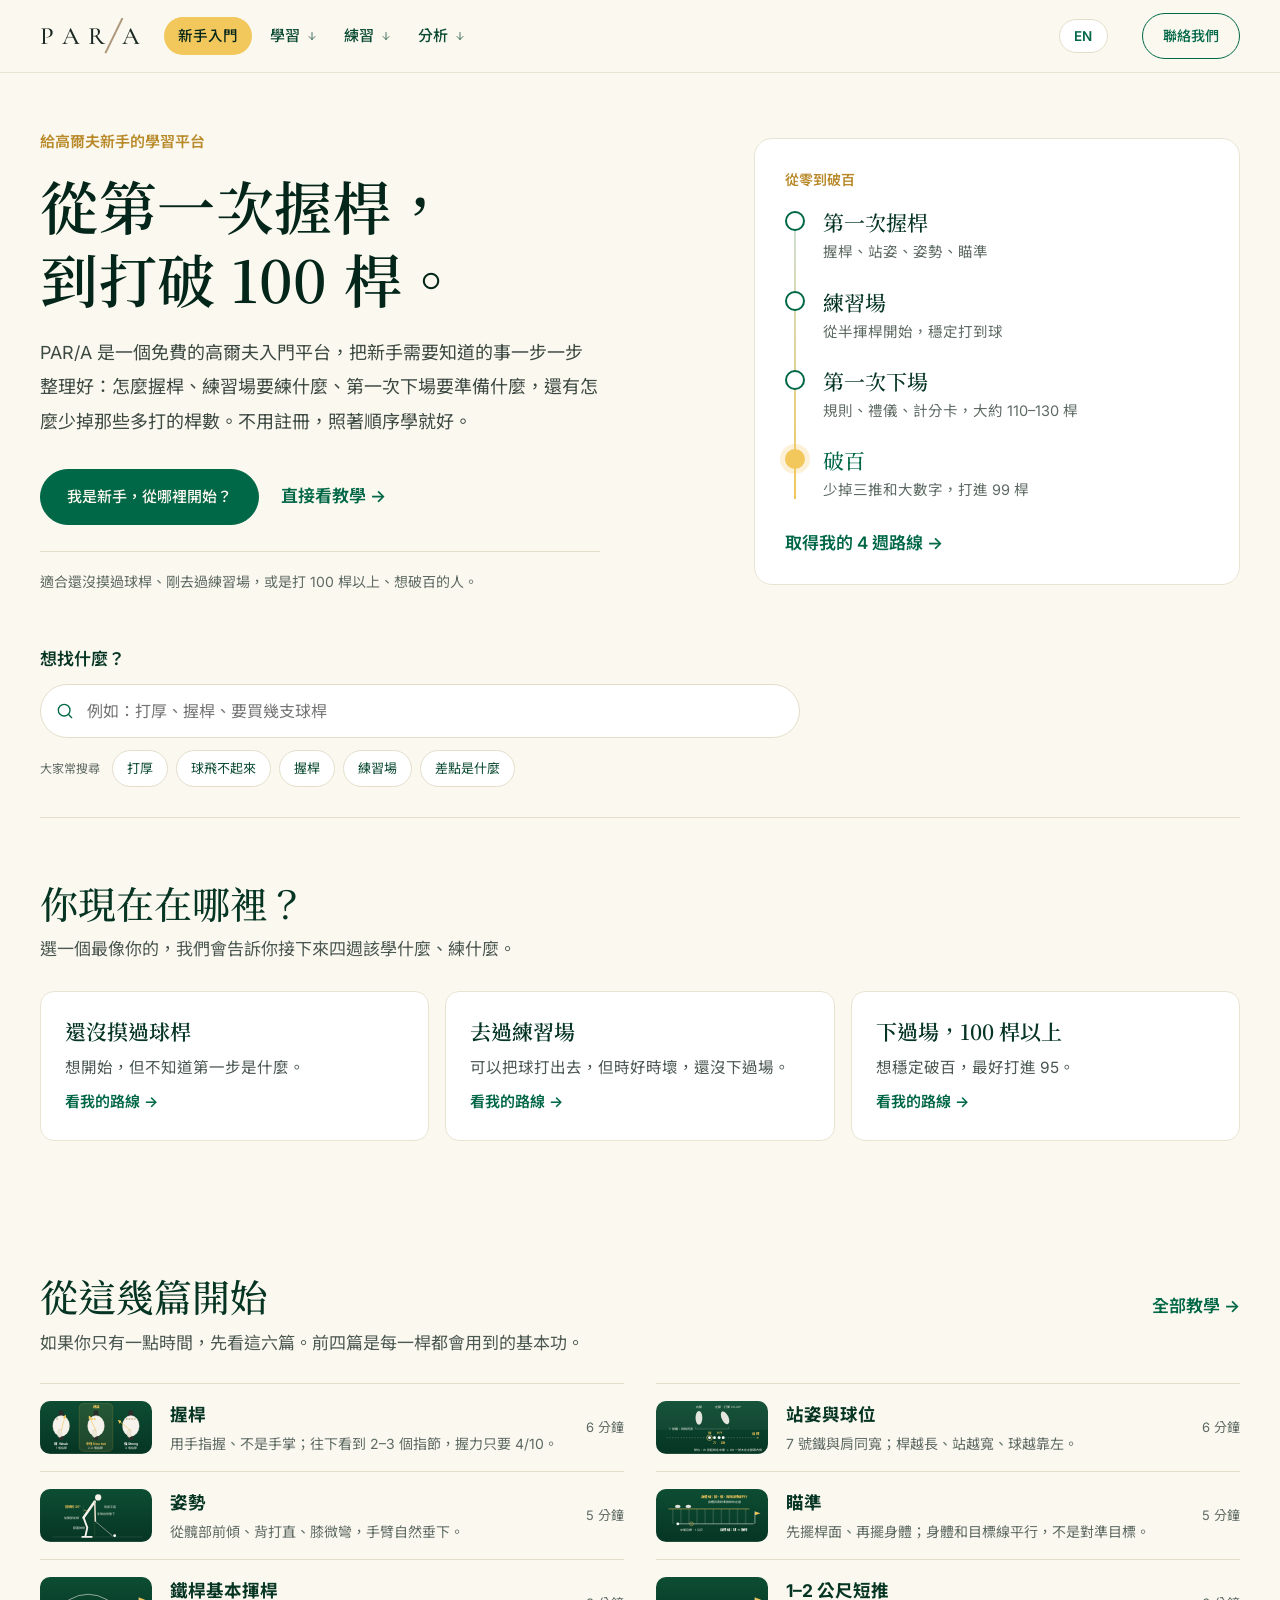
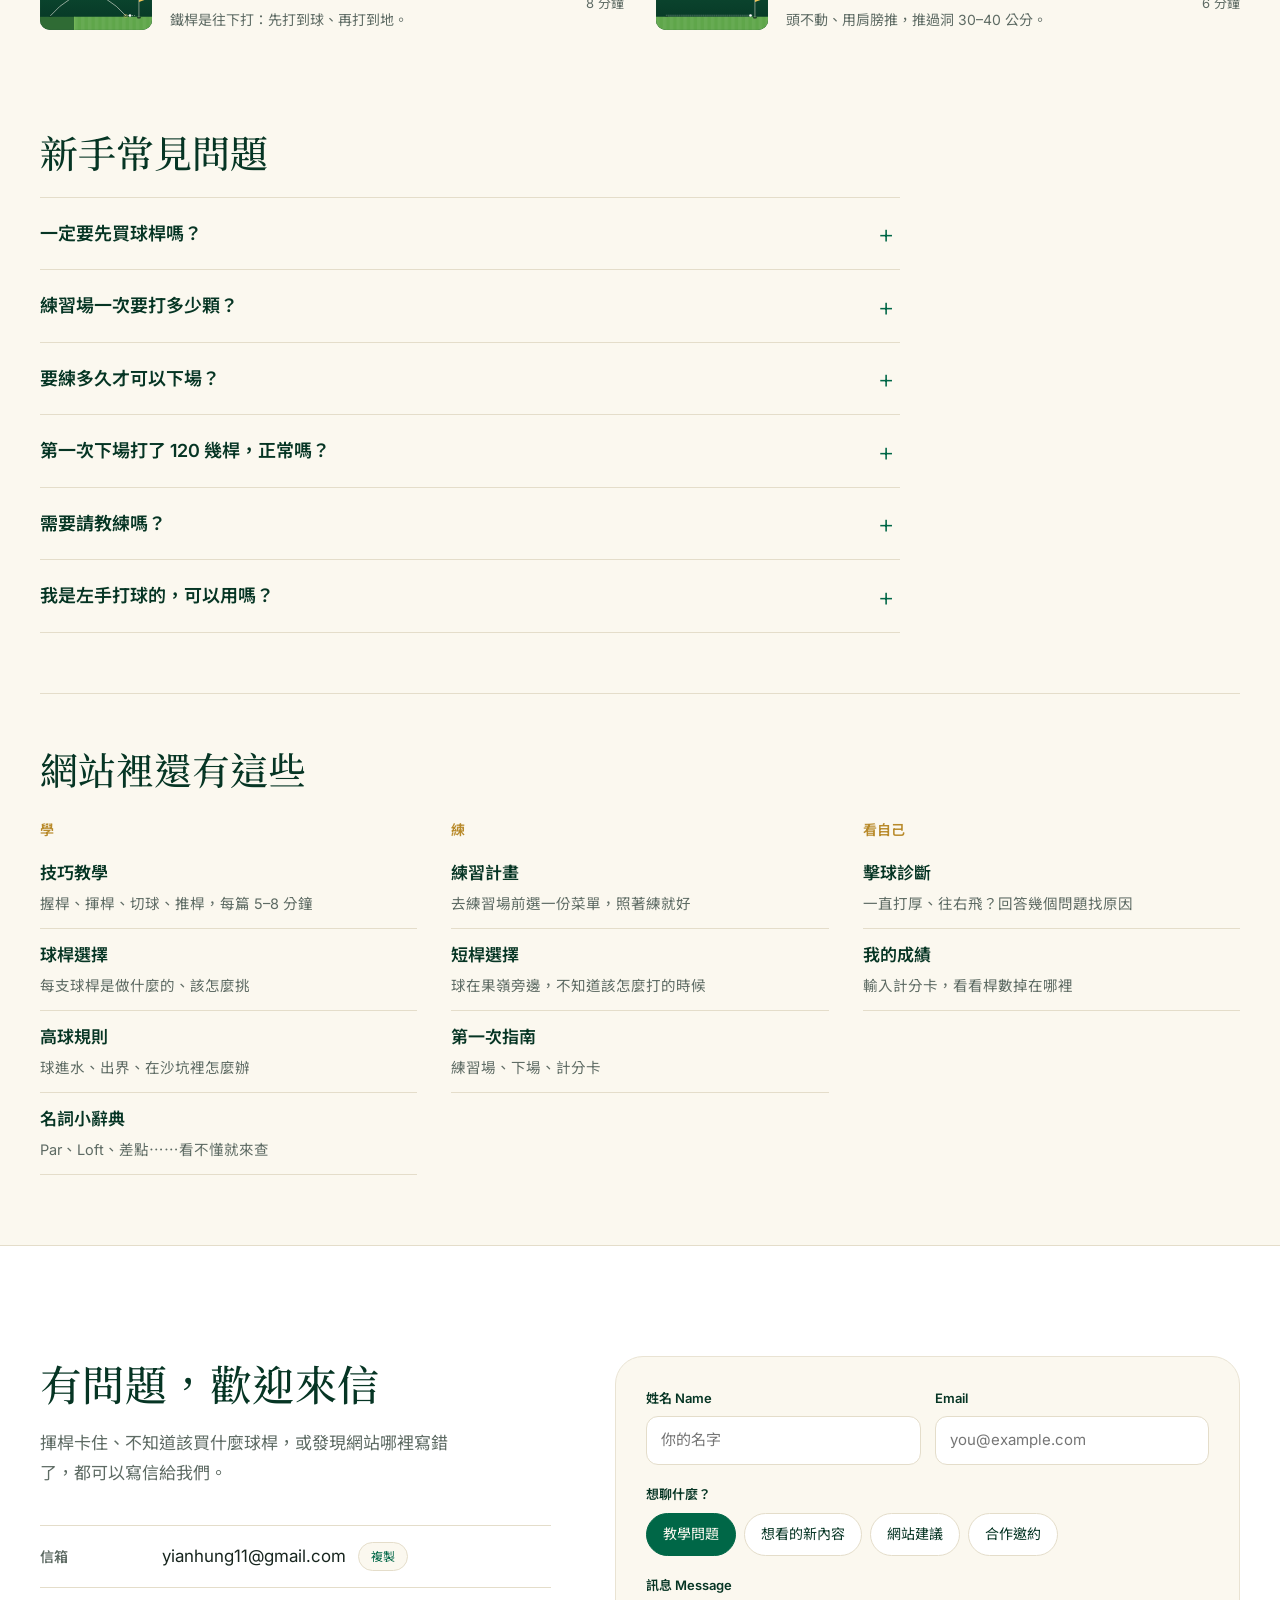
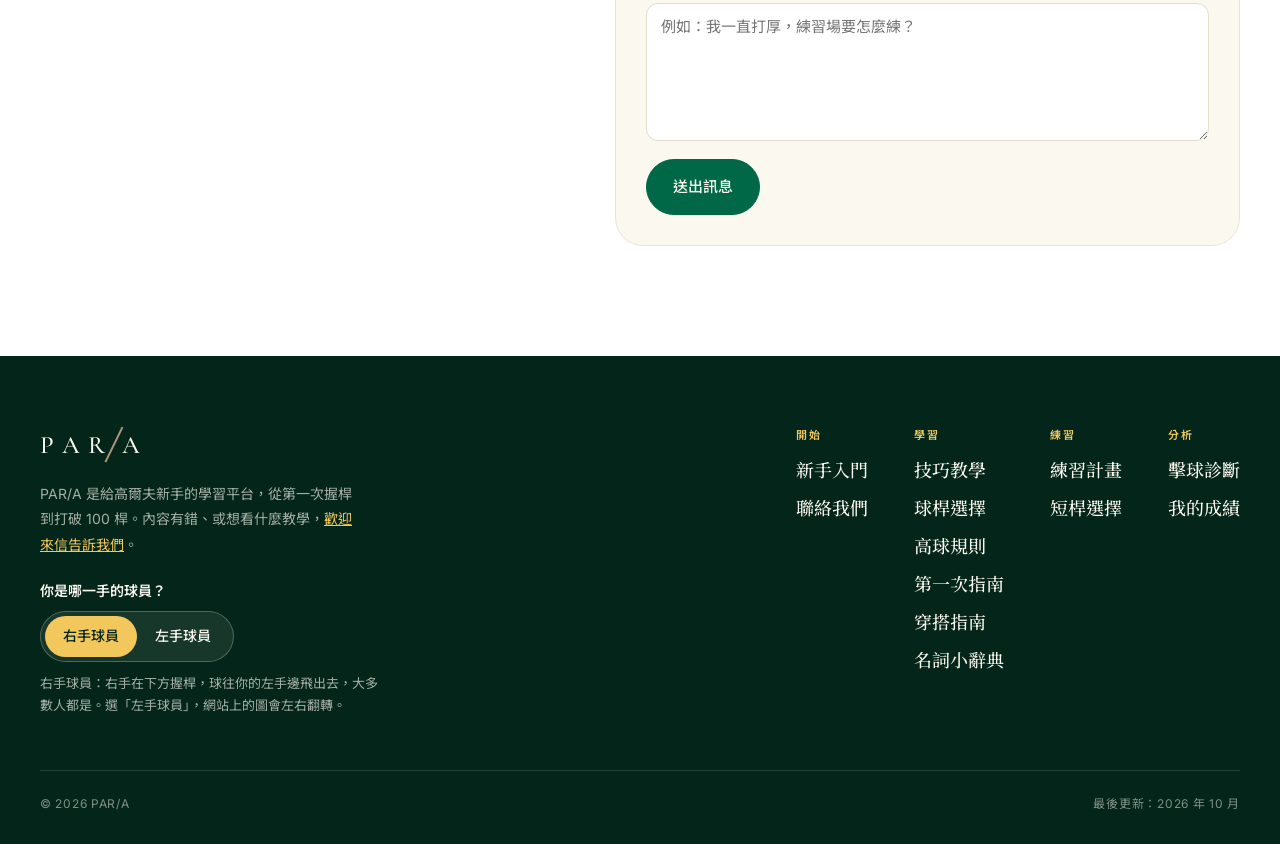
==== commit de4fa13f: "Make the left/right-handed switch clear Footer asks 'which hand do you play?' with a two-option swit" ====
--- a/golf-lab/index.html
+++ b/golf-lab/index.html
@@ -82,7 +82,7 @@
         <details><summary>要練多久才可以下場？</summary><p>沒有標準答案。建議是：在練習場用 7 號鐵打 10 顆，大部分都能往前飛，就可以考慮了。第一次最好找有經驗的朋友一起去。<a href="guide.html#course">第一次下場要準備什麼</a></p></details>
         <details><summary>第一次下場打了 120 幾桿，正常嗎？</summary><p>非常正常，很多人第一次都打超過 120。先不要管分數，記得每洞最多記到雙倍標準桿就把球撿起來，打得開心、不拖慢別人就很好了。<a href="guide.html#score">計分卡怎麼填</a></p></details>
         <details><summary>需要請教練嗎？</summary><p>如果預算允許，剛開始上幾堂教練課很值得，特別是握桿和站姿，一開始做對可以少走很多冤枉路。這個網站可以當你上課後的複習。</p></details>
-        <details><summary>我是左手打球的，可以用嗎？</summary><p>可以。在每一頁最下面打開「左手球員模式」，所有圖都會左右對調。文字還是用右手寫的，讀的時候把左、右換過來就好。</p></details>
+        <details><summary>我是左手打球的，可以用嗎？</summary><p>可以。在每一頁最下面的「你是哪一手的球員？」選「左手球員」，所有圖都會左右翻轉。文字還是用右手寫的，讀的時候把左、右換過來就好。</p></details>
       </div>
     </section>
 
--- a/golf-lab/assets/style.css
+++ b/golf-lab/assets/style.css
@@ -1664,3 +1664,15 @@
 .hj-link { display: inline-block; margin-top: 4px; color: var(--green); font-weight: 600; }
 .hj-link:hover { text-decoration: underline; }
 @media (max-width: 900px) { .h-journey { padding: 24px; } }
+
+/* playing-hand switch */
+.hand-pick { margin-top: 22px; max-width: 340px; }
+.hp-q { font-size: 14px; font-weight: 600; color: var(--cream); margin-bottom: 8px; }
+.hp-toggle { background: rgba(251, 248, 239, .08); border-color: rgba(251, 248, 239, .25); }
+.hp-toggle button { color: var(--cream); }
+.hp-toggle button[aria-pressed="true"] { background: var(--gold); color: var(--green-950); }
+.hp-help { margin-top: 10px; font-size: 13px; line-height: 1.7; color: rgba(251, 248, 239, .65); }
+.hand-line { margin-top: 6px; font-size: 14px; color: var(--muted); }
+.hand-line .link-btn { padding: 0; font-size: 14px; text-decoration: underline; }
+.lefty-note { display: flex; justify-content: center; align-items: center; gap: 14px; flex-wrap: wrap; }
+.lefty-note button { border: 1px solid var(--green-950); background: transparent; border-radius: 999px; padding: 3px 12px; font-size: 13px; font-weight: 600; color: var(--green-950); }
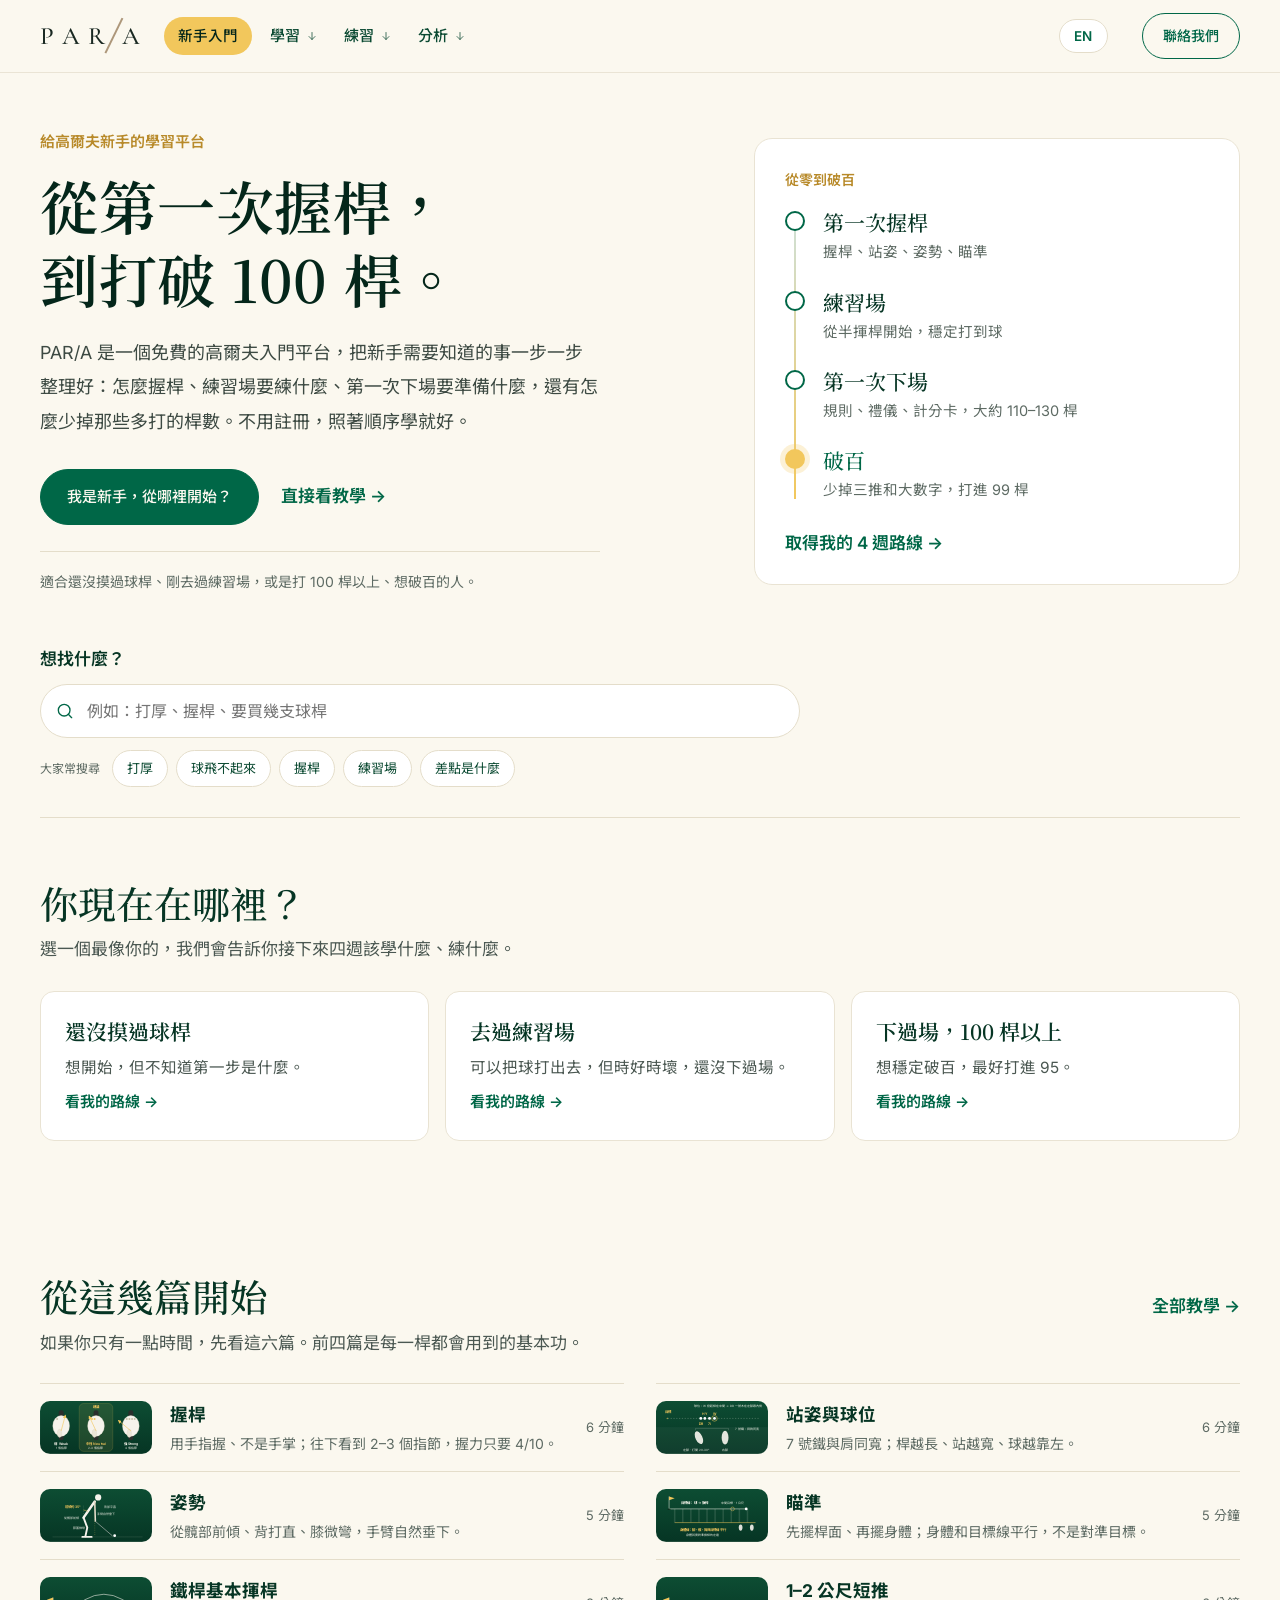
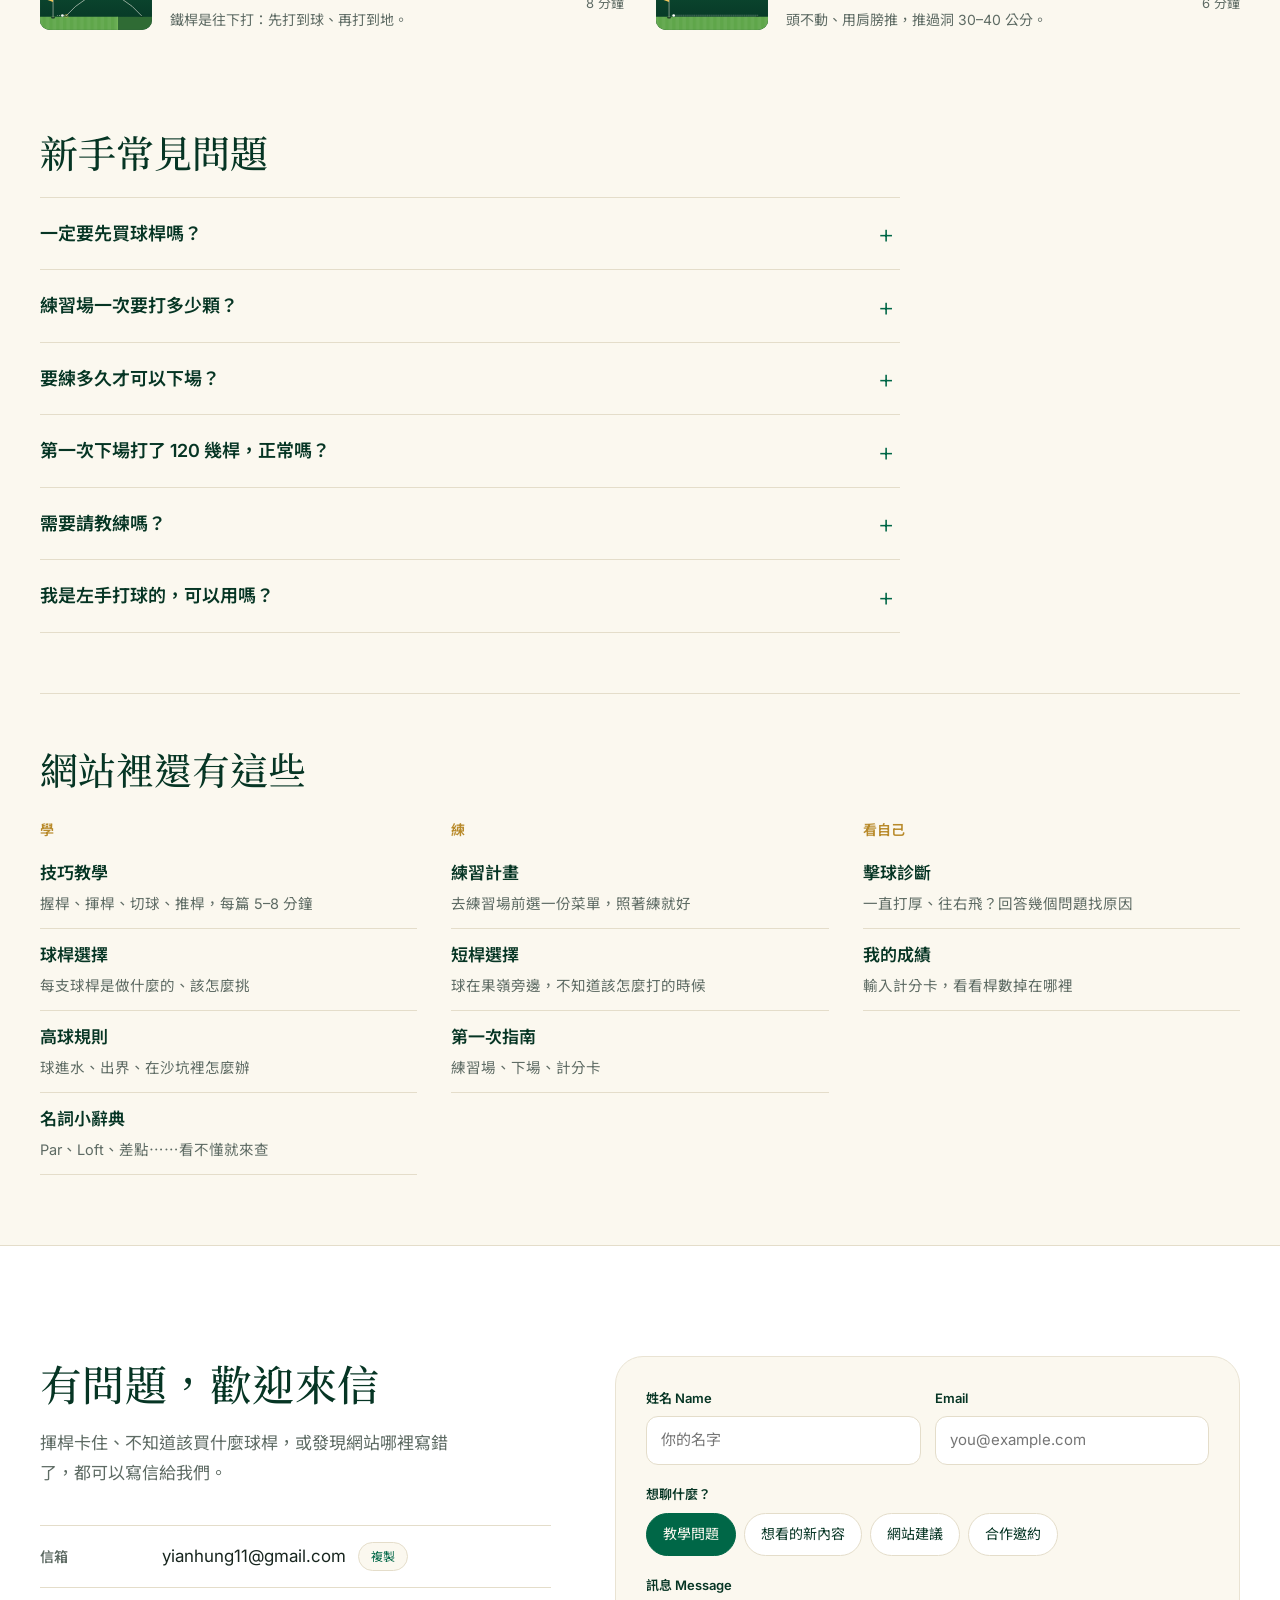
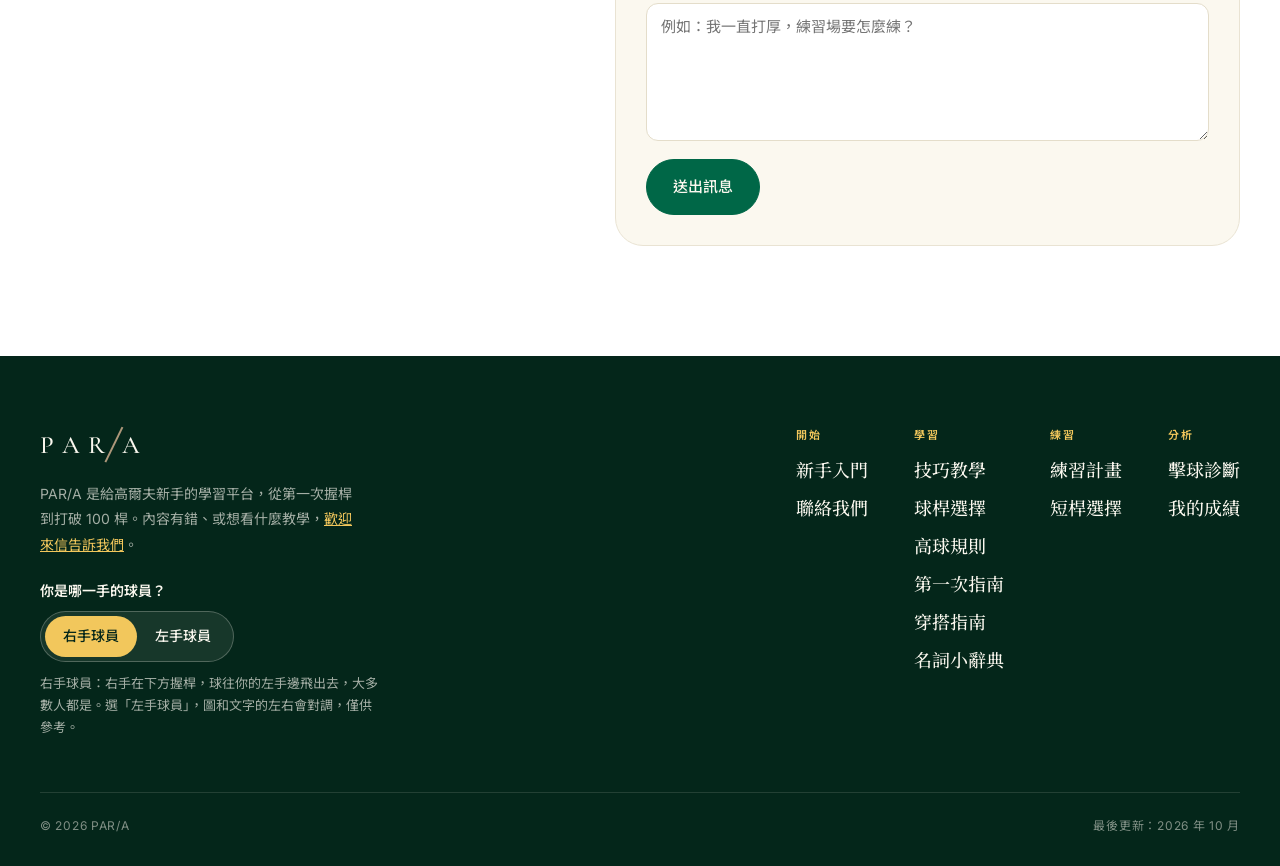
==== commit 57c3d41e: "Left-handed mode: swap left/right in the text, note that the site is written for right-handers In le" ====
--- a/golf-lab/index.html
+++ b/golf-lab/index.html
@@ -82,7 +82,7 @@
         <details><summary>要練多久才可以下場？</summary><p>沒有標準答案。建議是：在練習場用 7 號鐵打 10 顆，大部分都能往前飛，就可以考慮了。第一次最好找有經驗的朋友一起去。<a href="guide.html#course">第一次下場要準備什麼</a></p></details>
         <details><summary>第一次下場打了 120 幾桿，正常嗎？</summary><p>非常正常，很多人第一次都打超過 120。先不要管分數，記得每洞最多記到雙倍標準桿就把球撿起來，打得開心、不拖慢別人就很好了。<a href="guide.html#score">計分卡怎麼填</a></p></details>
         <details><summary>需要請教練嗎？</summary><p>如果預算允許，剛開始上幾堂教練課很值得，特別是握桿和站姿，一開始做對可以少走很多冤枉路。這個網站可以當你上課後的複習。</p></details>
-        <details><summary>我是左手打球的，可以用嗎？</summary><p>可以。在每一頁最下面的「你是哪一手的球員？」選「左手球員」，所有圖都會左右翻轉。文字還是用右手寫的，讀的時候把左、右換過來就好。</p></details>
+        <details data-noswap><summary>我是左手打球的，可以用嗎？</summary><p>可以。在每一頁最下面的「你是哪一手的球員？」選「左手球員」，圖會左右翻轉，教學文字裡的「左、右」也會自動對調。</p><p class="faq-note"><strong>請注意：</strong>網站內容是以右手球員為主撰寫的，左手版本只是方便參考。如果有地方看起來不太對，請以右手球員的說明為準，再自己把左右換過來。</p></details>
       </div>
     </section>
 
--- a/golf-lab/assets/style.css
+++ b/golf-lab/assets/style.css
@@ -1217,11 +1217,11 @@
 .a-draw { stroke-dasharray: 1; animation: a-draw 7s ease-in-out infinite; }
 @keyframes a-draw { 0%, 36% { stroke-dashoffset: 1; } 52%, 100% { stroke-dashoffset: 0; } }
 .a-rfoot { animation: a-rfoot 7s cubic-bezier(.3, .8, .3, 1) infinite; }
-@keyframes a-rfoot { 0%, 10% { transform: translateX(42px); } 38%, 100% { transform: none; } }
+@keyframes a-rfoot { 0%, 10% { transform: translateX(-42px); } 38%, 100% { transform: none; } }
 .a-lfoot { animation: a-lfoot 7s cubic-bezier(.3, .8, .3, 1) infinite; }
-@keyframes a-lfoot { 0%, 4% { transform: translateX(-30px); } 22%, 100% { transform: none; } }
+@keyframes a-lfoot { 0%, 4% { transform: translateX(30px); } 22%, 100% { transform: none; } }
 .a-ballpick { animation: a-ball 7s steps(1, end) infinite; }
-@keyframes a-ball { 0%, 44% { opacity: 0; transform: none; } 45% { opacity: 1; transform: none; } 58% { transform: translateX(16px); } 71% { transform: translateX(31px); } 84%, 100% { opacity: 1; transform: translateX(44px); } }
+@keyframes a-ball { 0%, 44% { opacity: 0; transform: none; } 45% { opacity: 1; transform: none; } 58% { transform: translateX(-16px); } 71% { transform: translateX(-31px); } 84%, 100% { opacity: 1; transform: translateX(-44px); } }
 .a-late { animation: a-late 7s ease infinite; }
 @keyframes a-late { 0%, 50% { opacity: 0; } 62%, 100% { opacity: 1; } }
 .a-hinge { transform-box: view-box; transform-origin: 140px 92px; animation: a-hinge 7s cubic-bezier(.4, 0, .2, 1) infinite; }
@@ -1292,6 +1292,11 @@
 .lefty-btn[aria-pressed="true"] { background: var(--gold); color: var(--green-950); border-color: var(--gold); }
 .lefty .shot-svg, .lefty .fund-svg, .lefty .drill-svg, .lefty .step-svg, .lefty .relief-svg, .lefty .loft-svg { transform: scaleX(-1); }
 .lefty .shot-svg text, .lefty .fund-svg text, .lefty .drill-svg text, .lefty .step-svg text, .lefty .relief-svg text, .lefty .loft-svg text { transform: scaleX(-1); transform-box: fill-box; transform-origin: center; }
+/* Right-handed target is on the left in top and side views. Drawings made target-right carry
+   .tleft and are mirrored (text kept readable); left-handed mode puts them back. */
+svg.tleft { transform: scaleX(-1); }
+svg.tleft text { transform: scaleX(-1); transform-box: fill-box; transform-origin: center; }
+.lefty svg.tleft, .lefty svg.tleft text { transform: none; }
 .lefty-note { background: var(--gold); color: var(--green-950); font-size: 13.5px; text-align: center; padding: 8px 16px; }
 .foot-cols { display: grid; grid-template-columns: repeat(4, auto); gap: 18px 46px; }
 .foot-col { display: flex; flex-direction: column; gap: 12px; }
@@ -1577,6 +1582,7 @@
 .faq details[open] summary::after { transform: translateY(-50%) rotate(45deg); }
 .faq details p { padding: 0 0 22px; color: #3d4a43; line-height: 1.9; }
 .faq details p a { color: var(--green); font-weight: 600; margin-left: 4px; text-decoration: underline; white-space: nowrap; }
+.faq details p.faq-note { margin: -8px 0 22px; padding: 12px 16px; background: rgba(242, 199, 92, .16); border-left: 3px solid var(--gold); border-radius: 6px; font-size: 15px; line-height: 1.8; }
 .faq details[open] p { animation: drop .3s ease; }
 .h-tools { padding: 50px 0 70px; border-top: 1px solid var(--line); }
 .tool-cols { display: grid; grid-template-columns: repeat(3, minmax(0, 1fr)); gap: 34px; margin-top: 26px; }
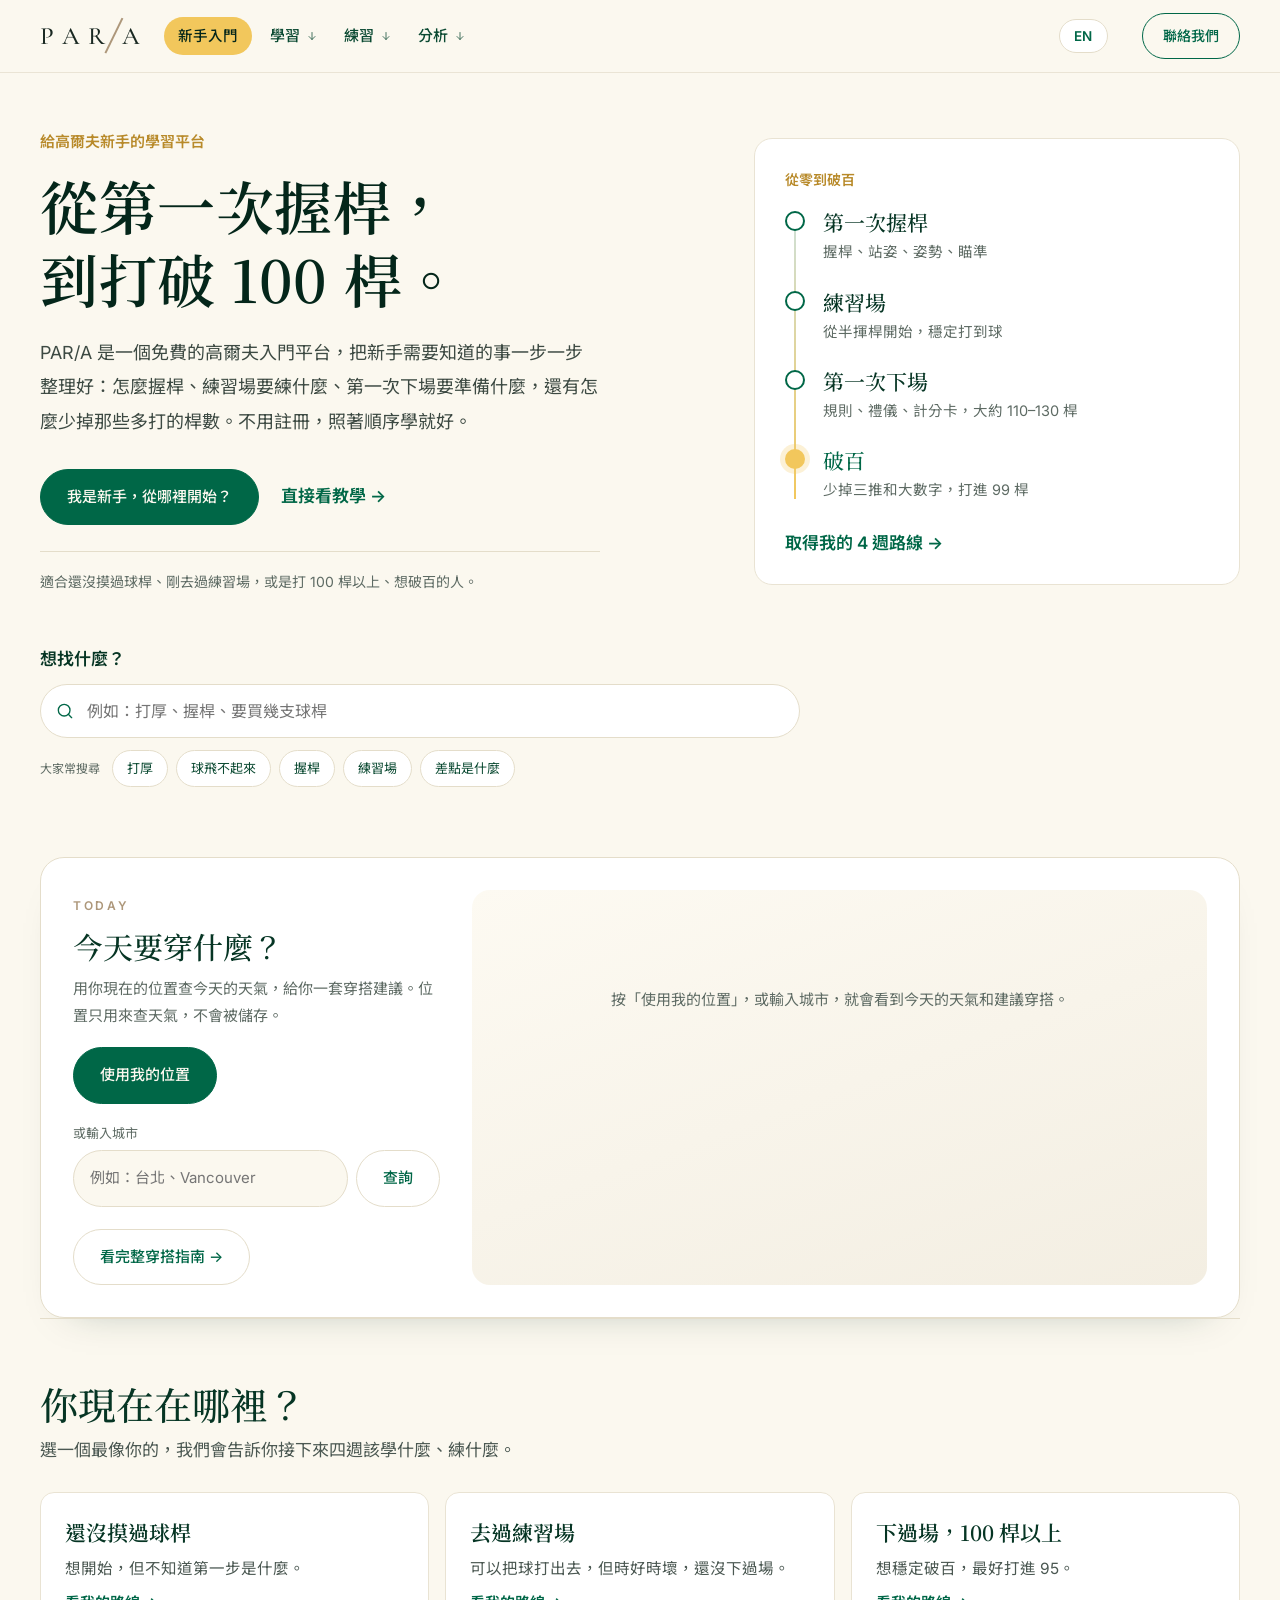
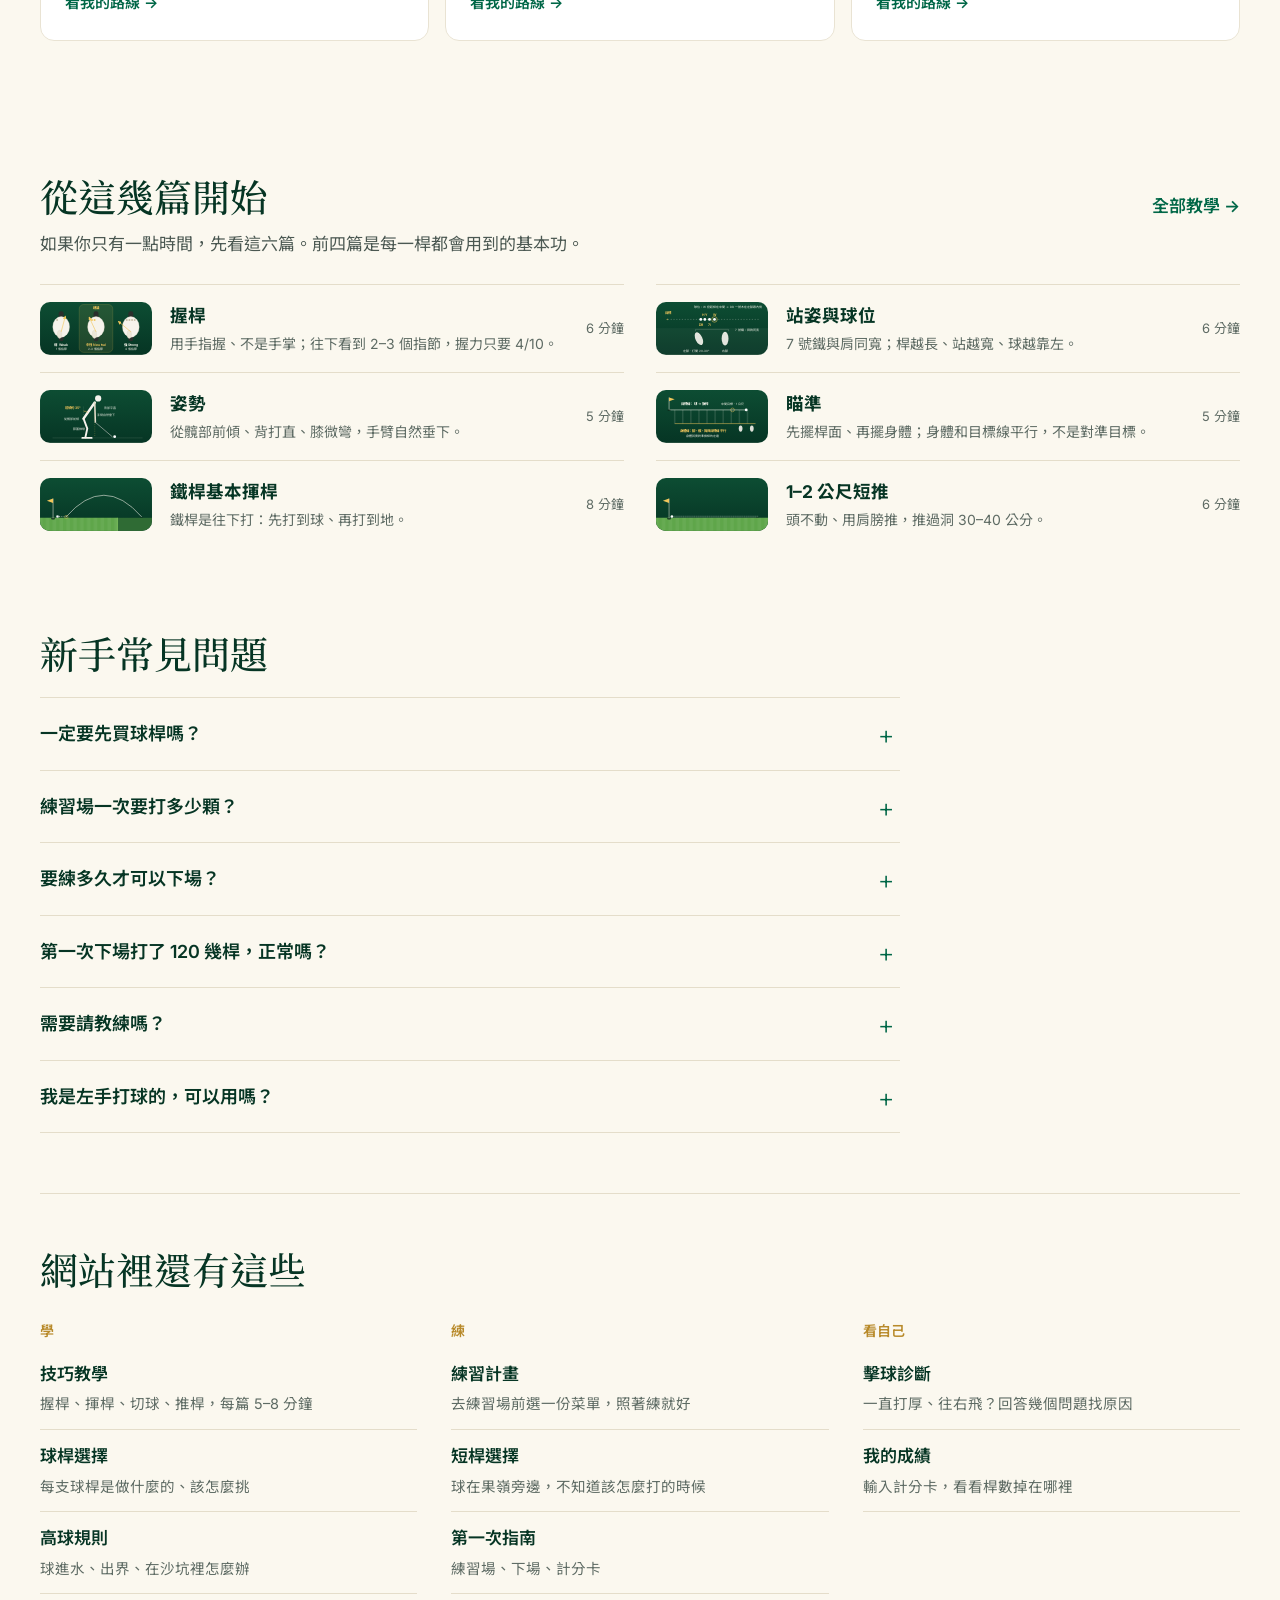
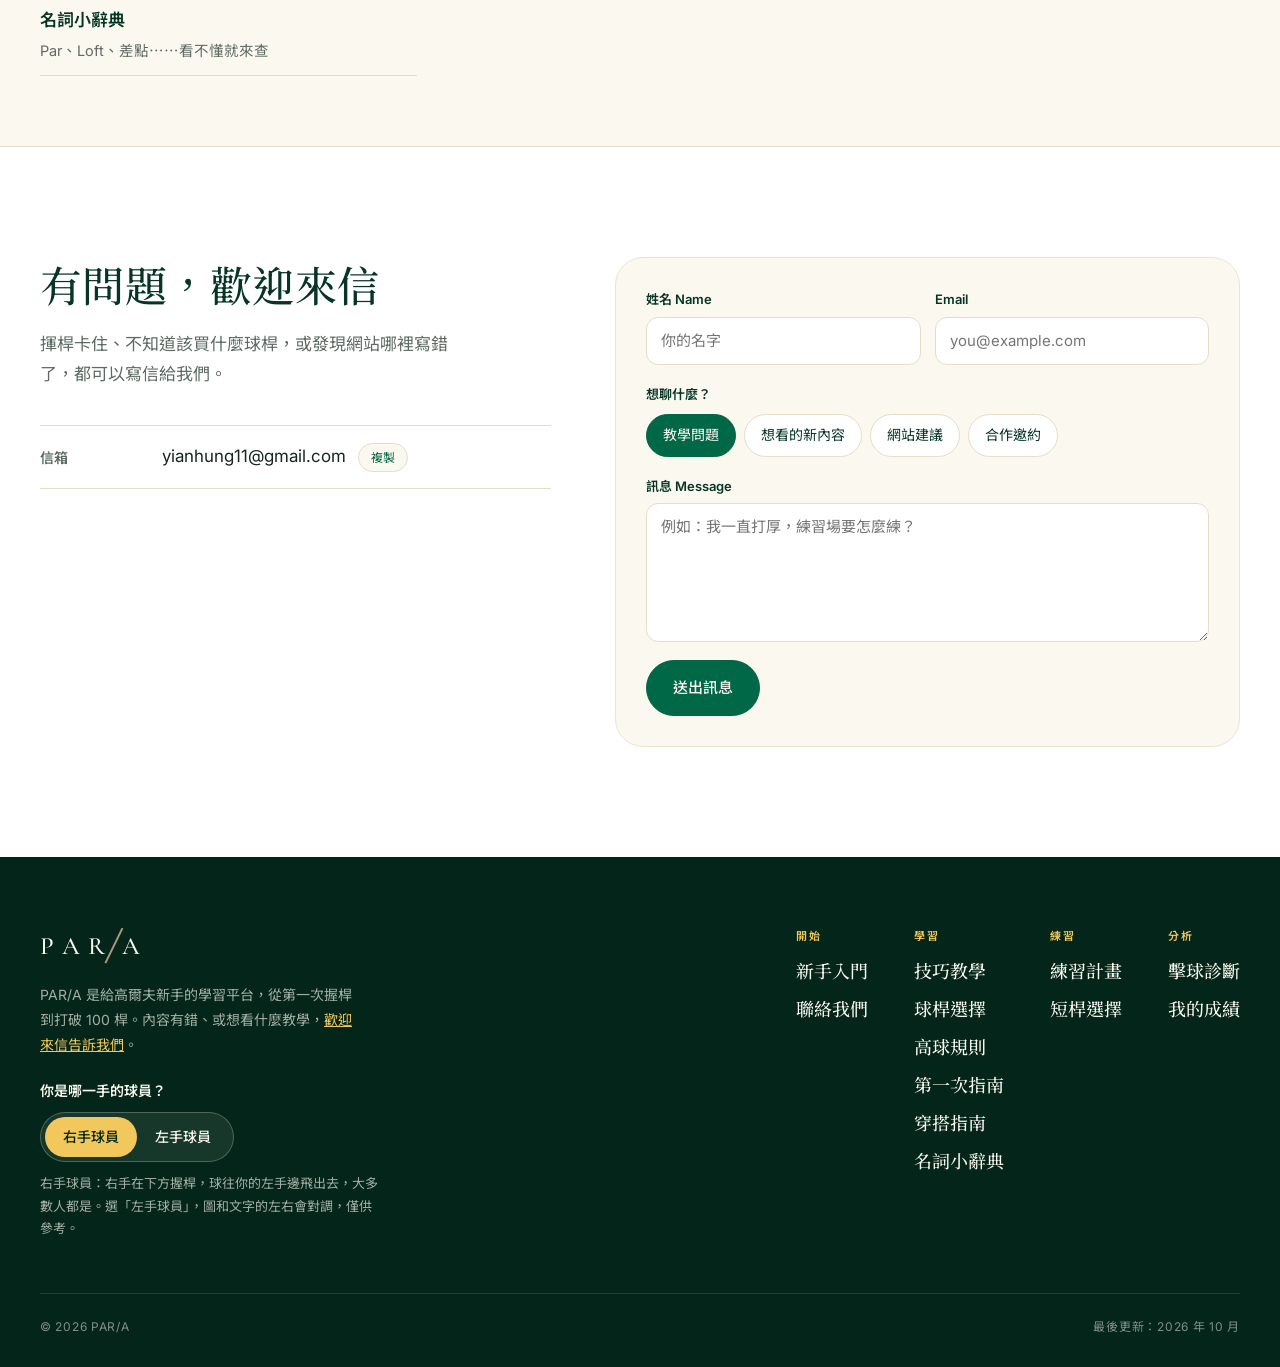
==== commit 9c7fd781: "Home page: today's weather and outfit card (location or city), with a button to the outfit guide Use" ====
--- a/golf-lab/index.html
+++ b/golf-lab/index.html
@@ -57,6 +57,20 @@
         <div class="results" id="searchResults" hidden></div>
       </div>
     </section>
+
+    <div class="wrap">
+      <section class="of-today h-today" id="ofToday">
+        <div class="tw-intro">
+          <span class="of-kicker">Today</span>
+          <h2>今天要穿什麼？</h2>
+          <p>用你現在的位置查今天的天氣，給你一套穿搭建議。位置只用來查天氣，不會被儲存。</p>
+          <button type="button" class="btn" id="ofLocate">使用我的位置</button>
+          <form class="tw-city" id="ofCity" autocomplete="off"><label for="ofCityQ">或輸入城市</label><div><input id="ofCityQ" name="q" type="search" placeholder="例如：台北、Vancouver"><button type="submit" class="btn ghost">查詢</button></div></form>
+          <a class="btn ghost tw-more" href="outfit.html">看完整穿搭指南 →</a>
+        </div>
+        <div class="tw-out" id="ofTodayOut" aria-live="polite"><p class="tw-msg">按「使用我的位置」，或輸入城市，就會看到今天的天氣和建議穿搭。</p></div>
+      </section>
+    </div>
 
     <section class="h-stage wrap">
       <h2>你現在在哪裡？</h2>
@@ -133,5 +147,6 @@
   <script src="assets/beginner.js"></script>
   <script src="assets/en.js"></script>
   <script src="assets/app.js"></script>
+  <script src="assets/outfit.js"></script>
 </body>
 </html>
--- a/golf-lab/assets/style.css
+++ b/golf-lab/assets/style.css
@@ -1076,6 +1076,10 @@
 /* practice drill diagrams */
 .block { grid-template-columns: 34px 64px minmax(0, 1fr) minmax(0, 260px); }
 .bl-fig { margin: 0; min-width: 0; }
+/* plans whose steps are separate moves (warm-up): each step is its own card */
+.plan-list.boxed .block { border: 1px solid var(--line); border-radius: 14px; background: #fff; padding: 20px 22px; margin-top: 14px; box-shadow: 0 1px 2px rgba(25, 40, 33, .04); }
+.plan-list.boxed .block.now { background: linear-gradient(90deg, rgba(242, 199, 92, .16), #fff); border-color: var(--gold); }
+.plan-list.boxed .bl-fig { align-self: center; }
 .drill-svg { width: 100%; height: auto; border-radius: 14px; box-shadow: 0 6px 18px -10px rgba(6, 53, 36, .45); }
 .bl-fig figcaption { font-size: 12.5px; line-height: 1.55; color: var(--muted); margin-top: 8px; }
 .block.done .bl-fig { opacity: .55; }
@@ -1605,6 +1609,15 @@
 .contact-list dt { font: 600 14px var(--sans); letter-spacing: 0; text-transform: none; color: var(--muted); }
 .brand-tag { display: none; }
 .plan-sub { color: var(--muted); }
+.guide-sec.outfit-page { margin-top: 0; }
+.plan-why { margin: 18px 0 6px; padding: 18px 20px; background: #f6efd9; border-left: 3px solid var(--gold); border-radius: 8px; }
+.plan-why h3 { font-size: 18px; margin: 0 0 6px; }
+.plan-why > p { margin: 0; color: #3d4a43; line-height: 1.8; }
+.plan-why ul { list-style: none; margin: 14px 0 0; padding: 0; display: grid; grid-template-columns: 1fr 1fr; gap: 12px 20px; }
+.plan-why li strong { display: block; font-size: 15px; color: var(--green); margin-bottom: 2px; }
+.plan-why li span { display: block; font-size: 14px; line-height: 1.7; color: #3d4a43; }
+.plan-why .pw-tip { margin-top: 14px; font-size: 14px; color: var(--muted); }
+@media (max-width: 640px) { .plan-why ul { grid-template-columns: 1fr; } }
 
 #planHead h2 { font-family: var(--zh-serif); font-size: 34px; }
 
@@ -1682,3 +1695,137 @@
 .hand-line .link-btn { padding: 0; font-size: 14px; text-decoration: underline; }
 .lefty-note { display: flex; justify-content: center; align-items: center; gap: 14px; flex-wrap: wrap; }
 .lefty-note button { border: 1px solid var(--green-950); background: transparent; border-radius: 999px; padding: 3px 12px; font-size: 13px; font-weight: 600; color: var(--green-950); }
+
+/* ---------- What to Wear (lookbook) ---------- */
+.of-page { padding-top: 0; }
+.of-kicker { display: inline-block; font: 600 12px var(--sans); letter-spacing: .22em; text-transform: uppercase; color: var(--tan); }
+.of-hero { background: radial-gradient(120% 90% at 85% 10%, #0d5a3c 0%, var(--green-900) 55%, var(--green-950) 100%); color: var(--cream); padding: 54px 0 64px; margin-bottom: 26px; position: relative; overflow: hidden; }
+.of-hero::after { content: ''; position: absolute; inset: auto 0 0 0; height: 6px; background: linear-gradient(90deg, var(--gold), #d9a93a 40%, transparent 40%, transparent 42%, var(--gold) 42%); opacity: .9; }
+.of-hero-in { display: grid; grid-template-columns: minmax(0, 1fr) minmax(0, 1.08fr); gap: 54px; align-items: center; }
+.of-hero .crumbs, .of-hero .crumbs a { color: rgba(251, 248, 239, .7); }
+.of-hero .of-kicker { color: var(--gold); margin: 26px 0 10px; }
+.of-hero h1 { font: 500 clamp(44px, 6vw, 72px)/1.05 var(--zh-serif); letter-spacing: .02em; color: #fff; }
+.of-lead { margin-top: 18px; font-size: 17px; line-height: 1.9; color: rgba(251, 248, 239, .82); max-width: 520px; }
+.of-rules { list-style: none; padding: 0; margin: 30px 0 0; display: grid; grid-template-columns: repeat(3, minmax(0, 1fr)); gap: 0; border-top: 1px solid rgba(251, 248, 239, .2); }
+.of-rules li { padding: 16px 16px 0 0; }
+.of-rules li + li { padding-left: 16px; border-left: 1px solid rgba(251, 248, 239, .2); }
+.of-rules b { display: block; font: 500 13px var(--serif); color: var(--gold); letter-spacing: .1em; }
+.of-rules strong { display: block; font: 500 24px var(--zh-serif); color: #fff; margin: 4px 0 4px; }
+.of-rules span { font-size: 13.5px; line-height: 1.6; color: rgba(251, 248, 239, .7); }
+.of-hero-art { margin: 0; }
+.of-flat { display: block; width: 100%; height: auto; border-radius: 22px; box-shadow: 0 30px 60px -30px rgba(0, 0, 0, .55), 0 0 0 1px rgba(255, 255, 255, .06); transform: rotate(1.2deg); }
+
+.of-sec { margin-top: 84px; }
+.of-head { max-width: 640px; margin-bottom: 28px; }
+.of-head h2 { font: 500 clamp(28px, 3.4vw, 38px)/1.2 var(--zh-serif); color: var(--green-900); margin-top: 8px; }
+.of-head p { margin-top: 10px; color: var(--muted); font-size: 16px; }
+
+.of-looks { display: grid; grid-template-columns: repeat(2, minmax(0, 1fr)); gap: 24px; }
+.of-look { display: grid; grid-template-columns: minmax(0, 1fr) minmax(0, 1.05fr); gap: 10px; align-items: center; background: linear-gradient(160deg, #fdfaf2, #f3eee2); border: 1px solid #e8e0cc; border-radius: 22px; padding: 26px 26px 26px 14px; }
+.of-look-art { display: block; width: 100%; max-width: 230px; height: auto; margin: 0 auto; }
+.of-pin text { font: 600 12px var(--sans); fill: #fbf8ef; }
+.of-tag { font: 500 13px var(--serif); letter-spacing: .16em; text-transform: uppercase; color: var(--tan); }
+.of-look h3 { font: 500 28px var(--zh-serif); color: var(--green-900); margin: 4px 0 6px; }
+.of-look p { color: var(--muted); font-size: 14.5px; line-height: 1.7; }
+.of-look ol { list-style: none; counter-reset: pin; padding: 0; margin: 18px 0 0; display: grid; gap: 11px; }
+.of-look li { counter-increment: pin; display: grid; grid-template-columns: 24px 1fr; gap: 10px; align-items: start; font-size: 15px; line-height: 1.55; color: var(--ink); }
+.of-look li::before { content: counter(pin); width: 22px; height: 22px; border-radius: 50%; background: var(--green-800); color: var(--cream); font: 600 12px/22px var(--sans); text-align: center; margin-top: 1px; }
+
+.of-sub { display: flex; align-items: center; gap: 12px; font: 600 15px var(--sans); letter-spacing: .04em; margin: 0 0 16px; }
+.of-sub::after { content: ''; flex: 1; height: 1px; background: var(--line); }
+.of-sub.ok { color: var(--green); }
+.of-sub.no { color: var(--red); margin-top: 40px; }
+.of-grid { display: grid; grid-template-columns: repeat(4, minmax(0, 1fr)); gap: 18px; }
+.of-item { margin: 0; }
+.of-swatch { position: relative; aspect-ratio: 1; border-radius: 18px; background: linear-gradient(165deg, #fdfbf6, #f1ece0); border: 1px solid #ebe4d3; display: grid; place-items: center; overflow: hidden; transition: transform .35s cubic-bezier(.2, .8, .2, 1), box-shadow .35s; }
+.of-item:hover .of-swatch { transform: translateY(-4px); box-shadow: 0 18px 30px -20px rgba(6, 53, 36, .45); }
+.of-art { width: 84%; height: auto; display: block; }
+.of-grid.no .of-swatch { background: linear-gradient(165deg, #fbf6f3, #f2e8e4); border-color: #eedfda; }
+.of-grid.no .of-art { filter: saturate(.75); opacity: .85; }
+.of-mark { position: absolute; top: 12px; right: 12px; width: 28px; height: 28px; border-radius: 50%; display: grid; place-items: center; font-size: 14px; font-weight: 700; color: #fff; box-shadow: 0 4px 10px -4px rgba(0, 0, 0, .35); }
+.of-item.ok .of-mark { background: var(--green); }
+.of-item.no .of-mark { background: var(--red); }
+.of-item figcaption { padding: 12px 4px 0; }
+.of-item strong { display: block; font: 600 16px var(--sans); color: var(--ink); }
+.of-item small { display: block; margin-top: 3px; font-size: 13.5px; line-height: 1.55; color: var(--muted); }
+
+.of-where { display: grid; grid-template-columns: repeat(2, minmax(0, 1fr)); gap: 20px; }
+.of-card { position: relative; background: var(--paper); border: 1px solid var(--line); border-radius: 20px; padding: 26px 28px 26px 108px; min-height: 140px; }
+.of-card .of-ico { position: absolute; left: 26px; top: 26px; width: 60px; height: 60px; background: #f3eee2; border-radius: 16px; padding: 6px; }
+.of-card h3 { font: 500 24px var(--zh-serif); color: var(--green-900); margin-bottom: 8px; }
+.of-card p { color: #3d4a43; line-height: 1.85; font-size: 15.5px; }
+
+.of-weather .weather { position: relative; border-radius: 20px; padding: 24px 26px 26px; }
+.of-weather .of-ico { display: block; width: 52px; height: 52px; margin-bottom: 14px; }
+.of-weather .weather strong { font-size: 22px; }
+
+.of-check { margin-top: 84px; border-radius: 22px; padding: 32px 34px; background: radial-gradient(120% 140% at 100% 0%, #0d5a3c, var(--green-900) 60%); }
+.of-check-head { display: flex; justify-content: space-between; align-items: end; gap: 20px; flex-wrap: wrap; margin-bottom: 20px; }
+.of-check .of-kicker { color: var(--gold); }
+.of-check h3 { font: 500 26px var(--zh-serif); margin: 6px 0 0; }
+.of-progress { display: grid; gap: 8px; min-width: 200px; font-size: 14px; color: rgba(251, 248, 239, .8); text-align: right; }
+.of-progress i { display: block; height: 6px; border-radius: 3px; background: rgba(251, 248, 239, .18); overflow: hidden; }
+.of-progress b { display: block; height: 100%; width: 0; background: var(--gold); border-radius: 3px; transition: width .4s ease; }
+.of-check .check-list label { padding: 12px 14px; border-radius: 12px; background: rgba(251, 248, 239, .06); }
+
+@media (max-width: 1080px) {
+  .of-hero-in { grid-template-columns: 1fr; gap: 36px; }
+  .of-looks { grid-template-columns: 1fr; }
+  .of-grid { grid-template-columns: repeat(3, minmax(0, 1fr)); }
+}
+@media (max-width: 640px) {
+  .of-hero { padding: 34px 0 44px; }
+  .of-rules { grid-template-columns: 1fr; }
+  .of-rules li, .of-rules li + li { padding: 14px 0; border-left: 0; border-bottom: 1px solid rgba(251, 248, 239, .14); display: grid; grid-template-columns: 34px 72px 1fr; align-items: baseline; }
+  .of-rules strong { margin: 0; font-size: 20px; }
+  .of-look { grid-template-columns: 1fr; padding: 22px; }
+  .of-look-art { max-width: 190px; }
+  .of-grid { grid-template-columns: repeat(2, minmax(0, 1fr)); gap: 14px; }
+  .of-where { grid-template-columns: 1fr; }
+  .of-card { padding: 96px 22px 22px; }
+  .of-card .of-ico { left: 22px; top: 22px; }
+  .of-sec { margin-top: 60px; }
+  .of-check { padding: 24px 20px; }
+  .of-progress { text-align: left; width: 100%; }
+}
+
+.guide-toc a.toc-btn { background: var(--green-800); color: var(--cream); border-color: var(--green-800); font-weight: 600; }
+.guide-toc a.toc-btn:hover { background: var(--green); }
+.gs-grid.three { grid-template-columns: repeat(3, minmax(0, 1fr)); }
+@media (max-width: 900px) { .gs-grid.three { grid-template-columns: 1fr; } }
+
+/* today's weather and outfit */
+.of-today { display: grid; grid-template-columns: minmax(0, .8fr) minmax(0, 1.6fr); gap: 32px; background: var(--paper); border: 1px solid var(--line); border-radius: 24px; padding: 32px; margin-top: 56px; box-shadow: 0 20px 40px -32px rgba(6, 53, 36, .35); }
+.tw-intro h2 { font: 500 30px/1.25 var(--zh-serif); color: var(--green-900); margin: 8px 0 10px; }
+.tw-intro p { color: var(--muted); line-height: 1.8; font-size: 15px; margin-bottom: 18px; }
+.tw-city { margin-top: 18px; }
+.tw-city label { display: block; font-size: 13px; color: var(--muted); margin-bottom: 6px; }
+.tw-city div { display: flex; gap: 8px; }
+.tw-city input { flex: 1; min-width: 0; border: 1px solid var(--line); border-radius: 999px; padding: 10px 16px; font: inherit; font-size: 15px; background: var(--cream); }
+.tw-city input:focus { outline: 2px solid var(--gold); outline-offset: 1px; }
+.tw-out { background: linear-gradient(160deg, #fdfaf2, #f3eee2); border-radius: 18px; padding: 24px; min-height: 220px; }
+.tw-msg { color: var(--muted); font-size: 15px; line-height: 1.8; display: grid; place-items: center; min-height: 170px; text-align: center; }
+.tw-now { display: flex; align-items: center; gap: 16px; }
+.tw-ico .of-ico { width: 64px; height: 64px; }
+.tw-place { font: 600 13px var(--sans); letter-spacing: .08em; color: var(--tan); text-transform: uppercase; }
+.tw-temp { display: flex; align-items: baseline; gap: 10px; }
+.tw-temp b { font: 500 52px/1 var(--serif); color: var(--green-900); }
+.tw-temp span { font-size: 16px; color: var(--ink); }
+.tw-stats { display: grid; grid-template-columns: repeat(5, minmax(0, 1fr)); gap: 10px; margin: 18px 0 22px; }
+.tw-stats div { background: var(--paper); border: 1px solid #ebe4d3; border-radius: 12px; padding: 10px 12px; }
+.tw-stats b { display: block; font: 600 17px var(--sans); color: var(--green-900); white-space: nowrap; }
+.tw-stats b small { font-size: 12px; font-weight: 500; color: var(--muted); }
+.tw-stats span { font-size: 12.5px; color: var(--muted); }
+.tw-advice h3 { font: 500 22px var(--zh-serif); color: var(--green-900); margin-bottom: 14px; }
+.tw-items { display: grid; grid-template-columns: repeat(auto-fill, minmax(120px, 1fr)); gap: 12px; }
+.tw-items figure { margin: 0; }
+.tw-items .of-swatch { background: var(--paper); border-radius: 14px; }
+.tw-items figcaption { padding-top: 8px; }
+.tw-items strong { display: block; font-size: 14px; color: var(--ink); line-height: 1.4; }
+.tw-items small { display: block; font-size: 12.5px; color: var(--muted); line-height: 1.5; margin-top: 2px; }
+.tw-tips { margin: 18px 0 0; padding: 14px 18px 14px 34px; background: rgba(242, 199, 92, .16); border-radius: 12px; display: grid; gap: 6px; font-size: 14.5px; color: #34413a; }
+.tw-src { margin-top: 14px; font-size: 12px; color: var(--muted); }
+.tw-more { margin-top: 22px; }
+.of-today.h-today { margin-top: 40px; }
+@media (max-width: 1080px) { .of-today { grid-template-columns: 1fr; } }
+@media (max-width: 640px) { .of-today { padding: 20px; margin-top: 36px; } .tw-out { padding: 18px; } .tw-stats { grid-template-columns: repeat(2, minmax(0, 1fr)); } .tw-stats div:first-child { grid-column: 1 / -1; } }
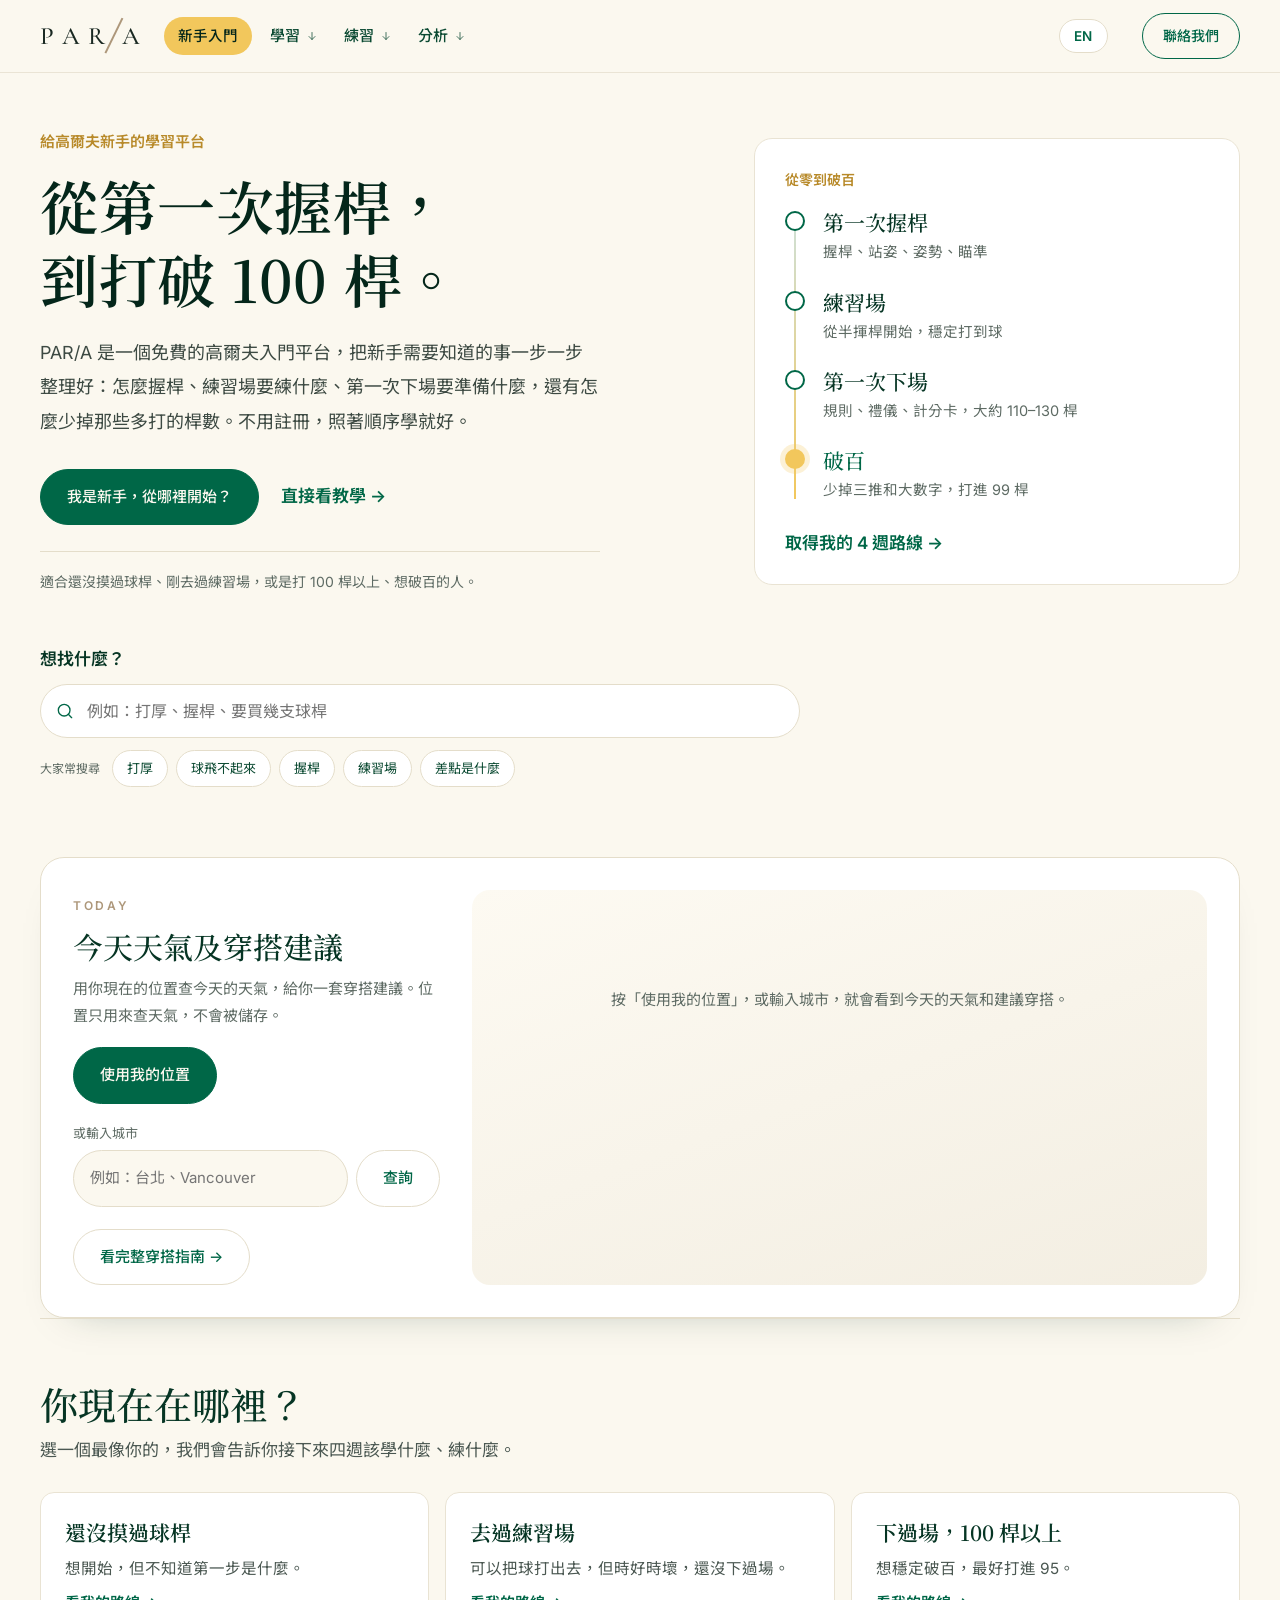
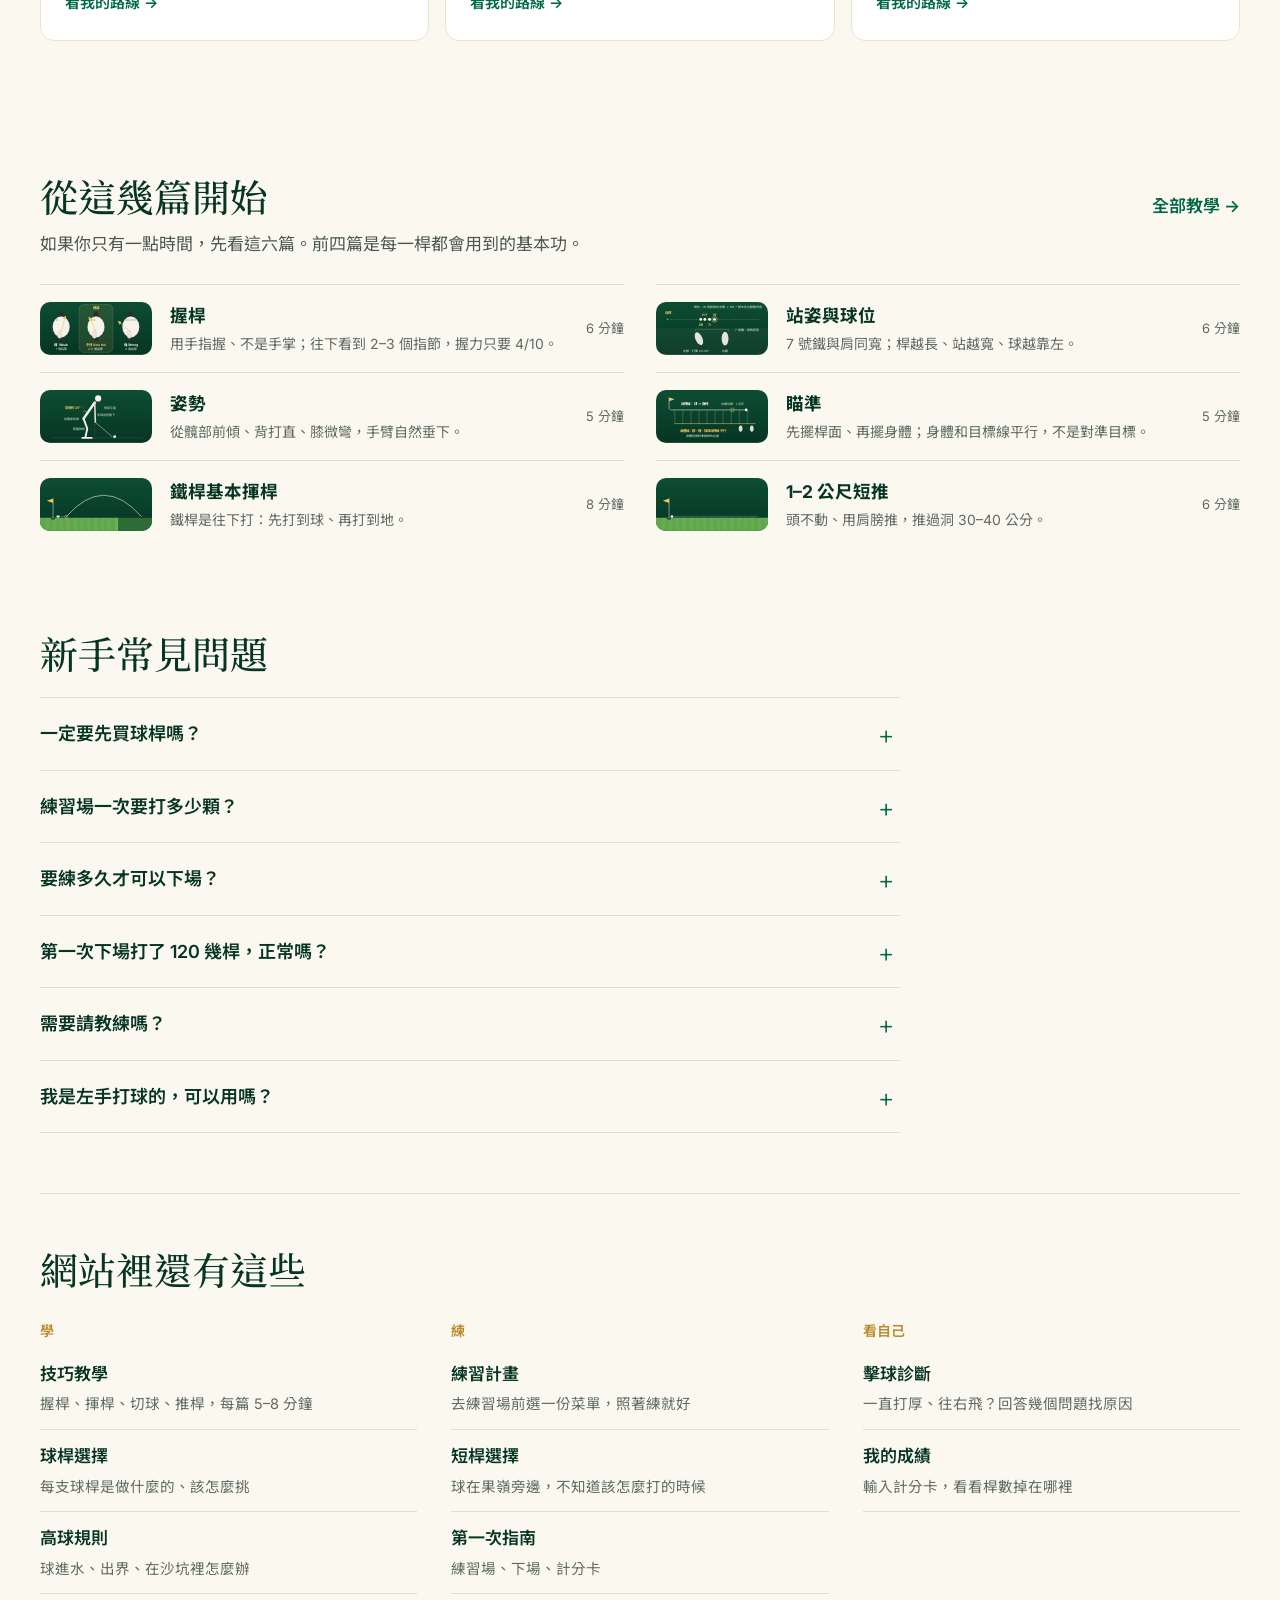
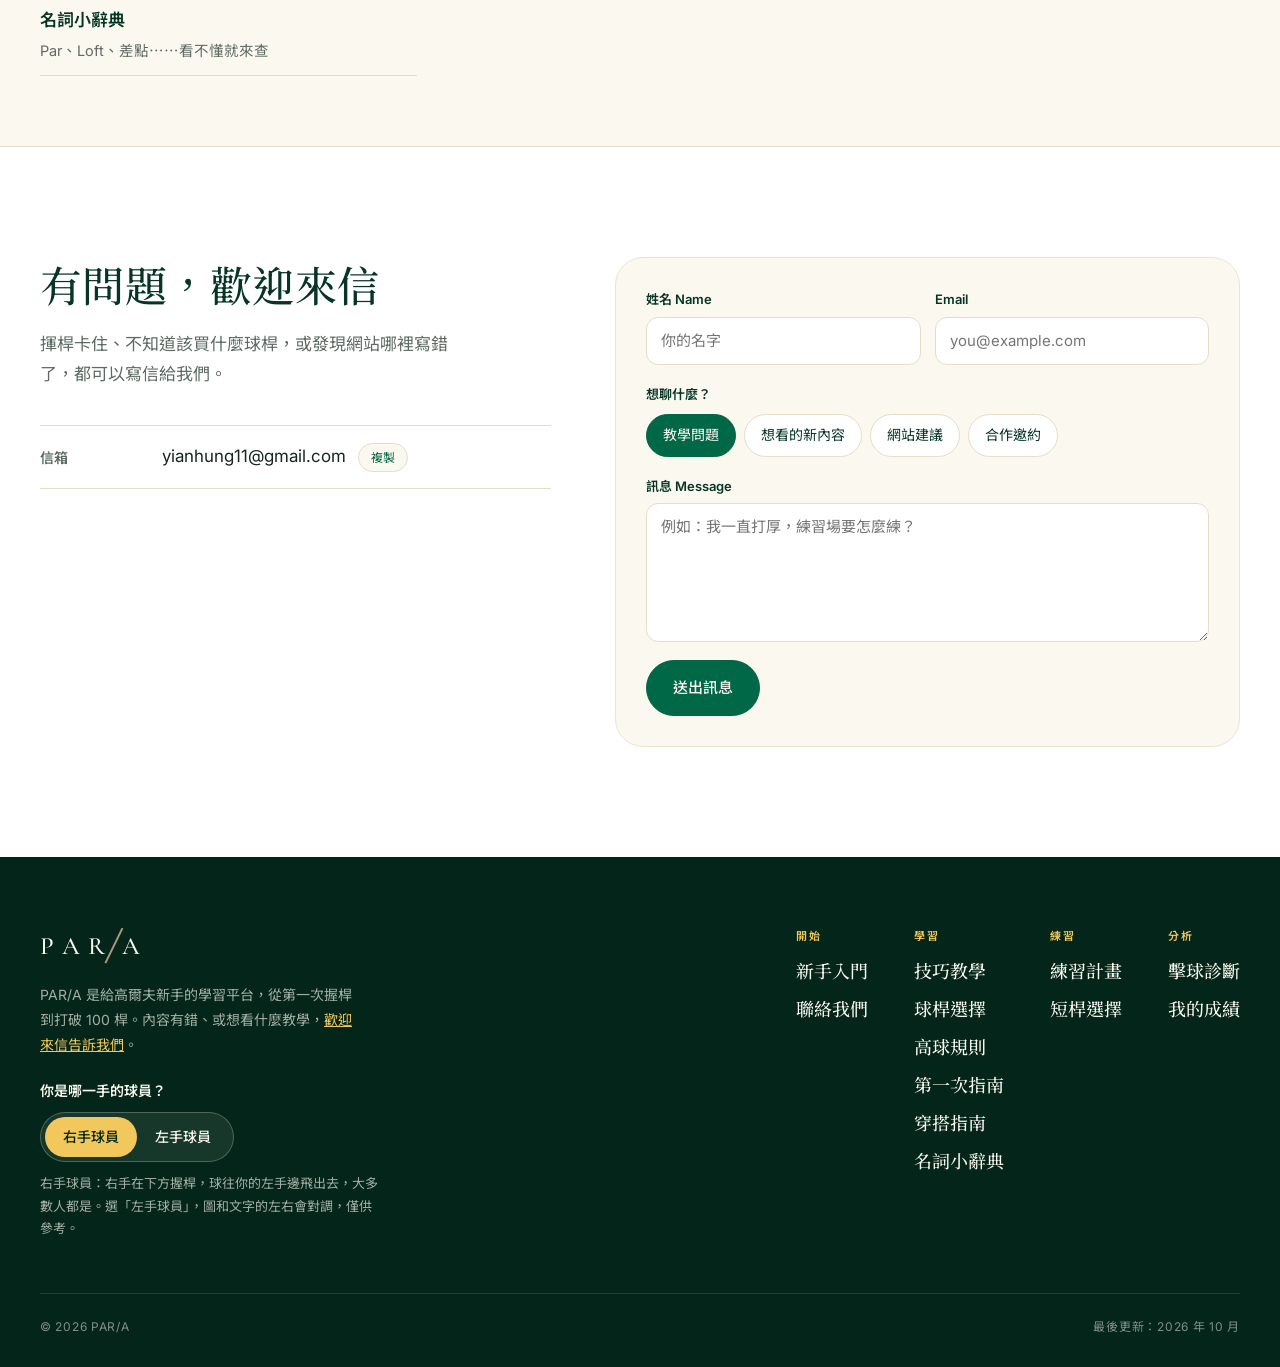
==== commit 6f3d13f4: "Home page: rename the weather card to 今天天氣及穿搭建議 Co-Authored-By: Claude Opus 5.5 <noreply@anthropic.c" ====
--- a/golf-lab/index.html
+++ b/golf-lab/index.html
@@ -62,7 +62,7 @@
       <section class="of-today h-today" id="ofToday">
         <div class="tw-intro">
           <span class="of-kicker">Today</span>
-          <h2>今天要穿什麼？</h2>
+          <h2>今天天氣及穿搭建議</h2>
           <p>用你現在的位置查今天的天氣，給你一套穿搭建議。位置只用來查天氣，不會被儲存。</p>
           <button type="button" class="btn" id="ofLocate">使用我的位置</button>
           <form class="tw-city" id="ofCity" autocomplete="off"><label for="ofCityQ">或輸入城市</label><div><input id="ofCityQ" name="q" type="search" placeholder="例如：台北、Vancouver"><button type="submit" class="btn ghost">查詢</button></div></form>
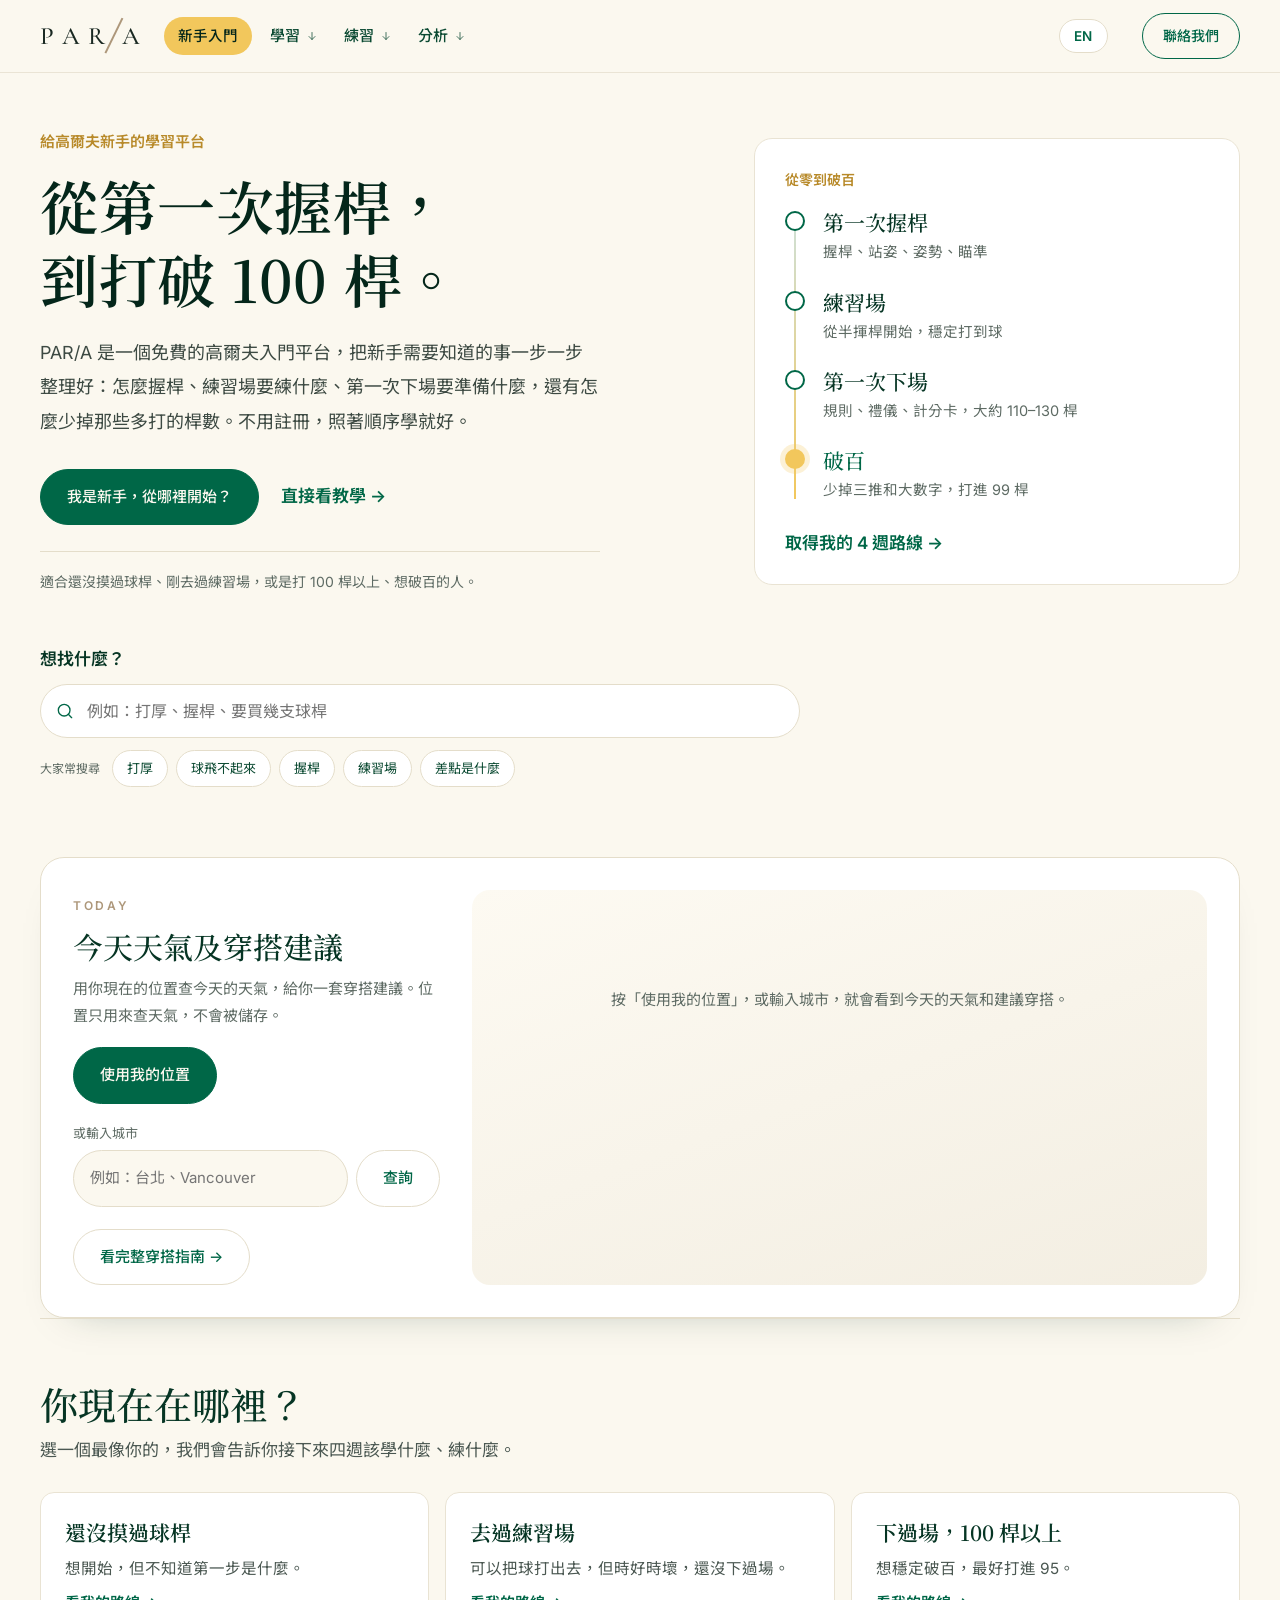
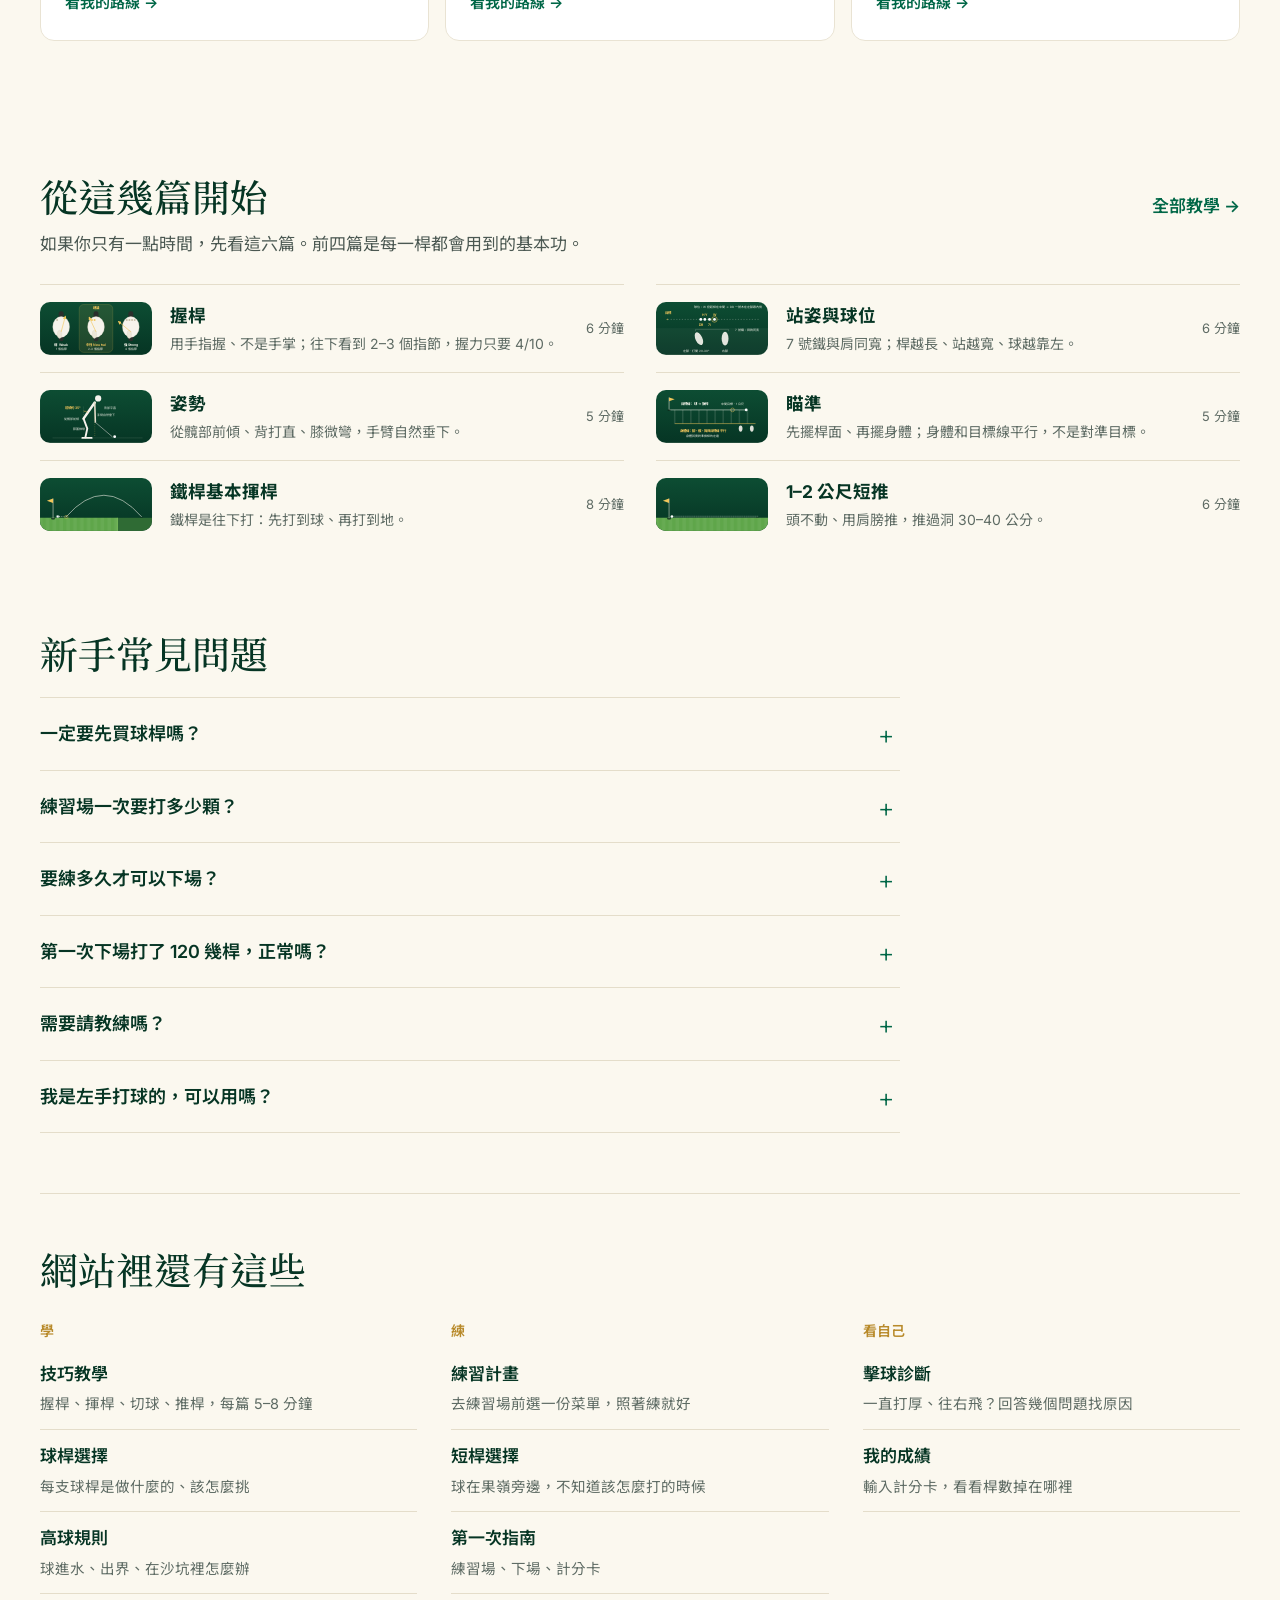
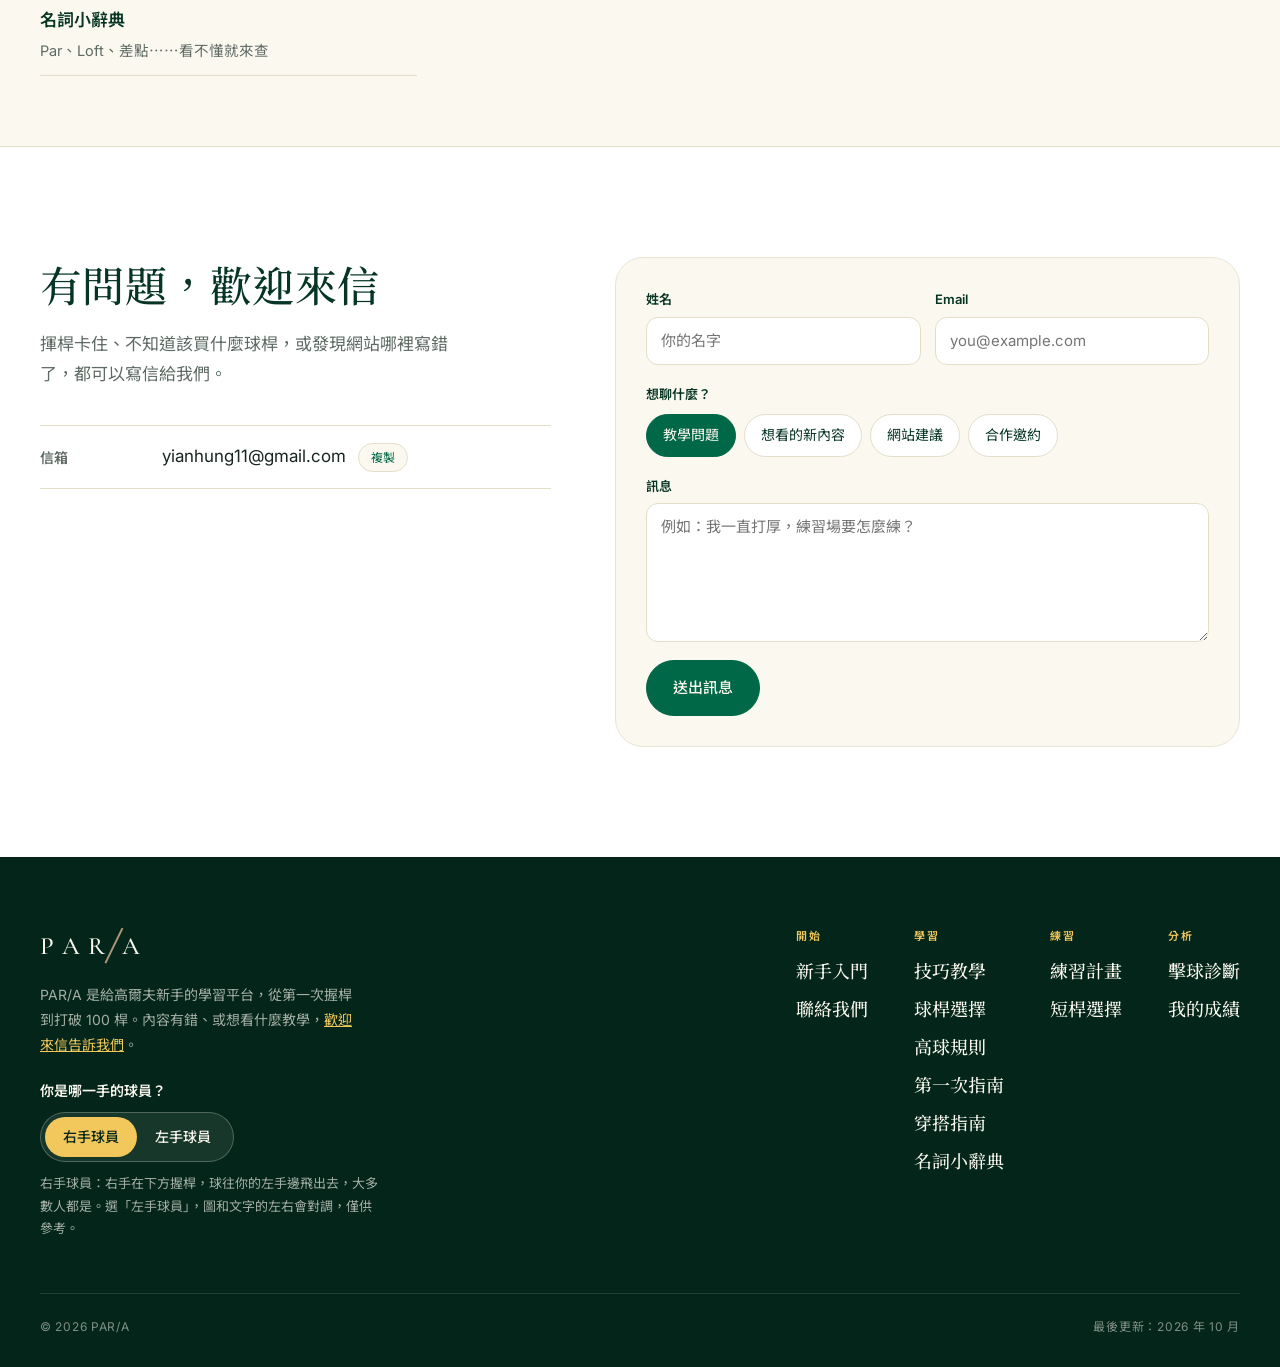
==== commit 0ecb963d: "Contact form: single-language labels, better English wording, subject in the visitor's language Co-A" ====
--- a/golf-lab/index.html
+++ b/golf-lab/index.html
@@ -121,7 +121,7 @@
         <form class="contact-form reveal" id="contactForm" novalidate>
           <input type="text" name="_honey" class="hp" tabindex="-1" autocomplete="off" aria-hidden="true">
           <div class="cf-row">
-            <label for="ctName">姓名 Name<input id="ctName" name="name" type="text" autocomplete="name" placeholder="你的名字" required></label>
+            <label for="ctName">姓名<input id="ctName" name="name" type="text" autocomplete="name" placeholder="你的名字" required></label>
             <label for="ctMail">Email<input id="ctMail" name="email" type="email" autocomplete="email" placeholder="you@example.com" required></label>
           </div>
           <fieldset class="cf-topic">
@@ -131,7 +131,7 @@
             <label><input type="radio" name="topic" value="網站建議"><span>網站建議</span></label>
             <label><input type="radio" name="topic" value="合作邀約"><span>合作邀約</span></label>
           </fieldset>
-          <label for="ctMsg">訊息 Message<textarea id="ctMsg" name="message" rows="5" placeholder="例如：我一直打厚，練習場要怎麼練？" required></textarea></label>
+          <label for="ctMsg">訊息<textarea id="ctMsg" name="message" rows="5" placeholder="例如：我一直打厚，練習場要怎麼練？" required></textarea></label>
           <div class="cf-foot">
             <button type="submit" class="btn" id="ctSend">送出訊息</button>
             <p class="cf-status" id="ctStatus" role="status" aria-live="polite"></p>
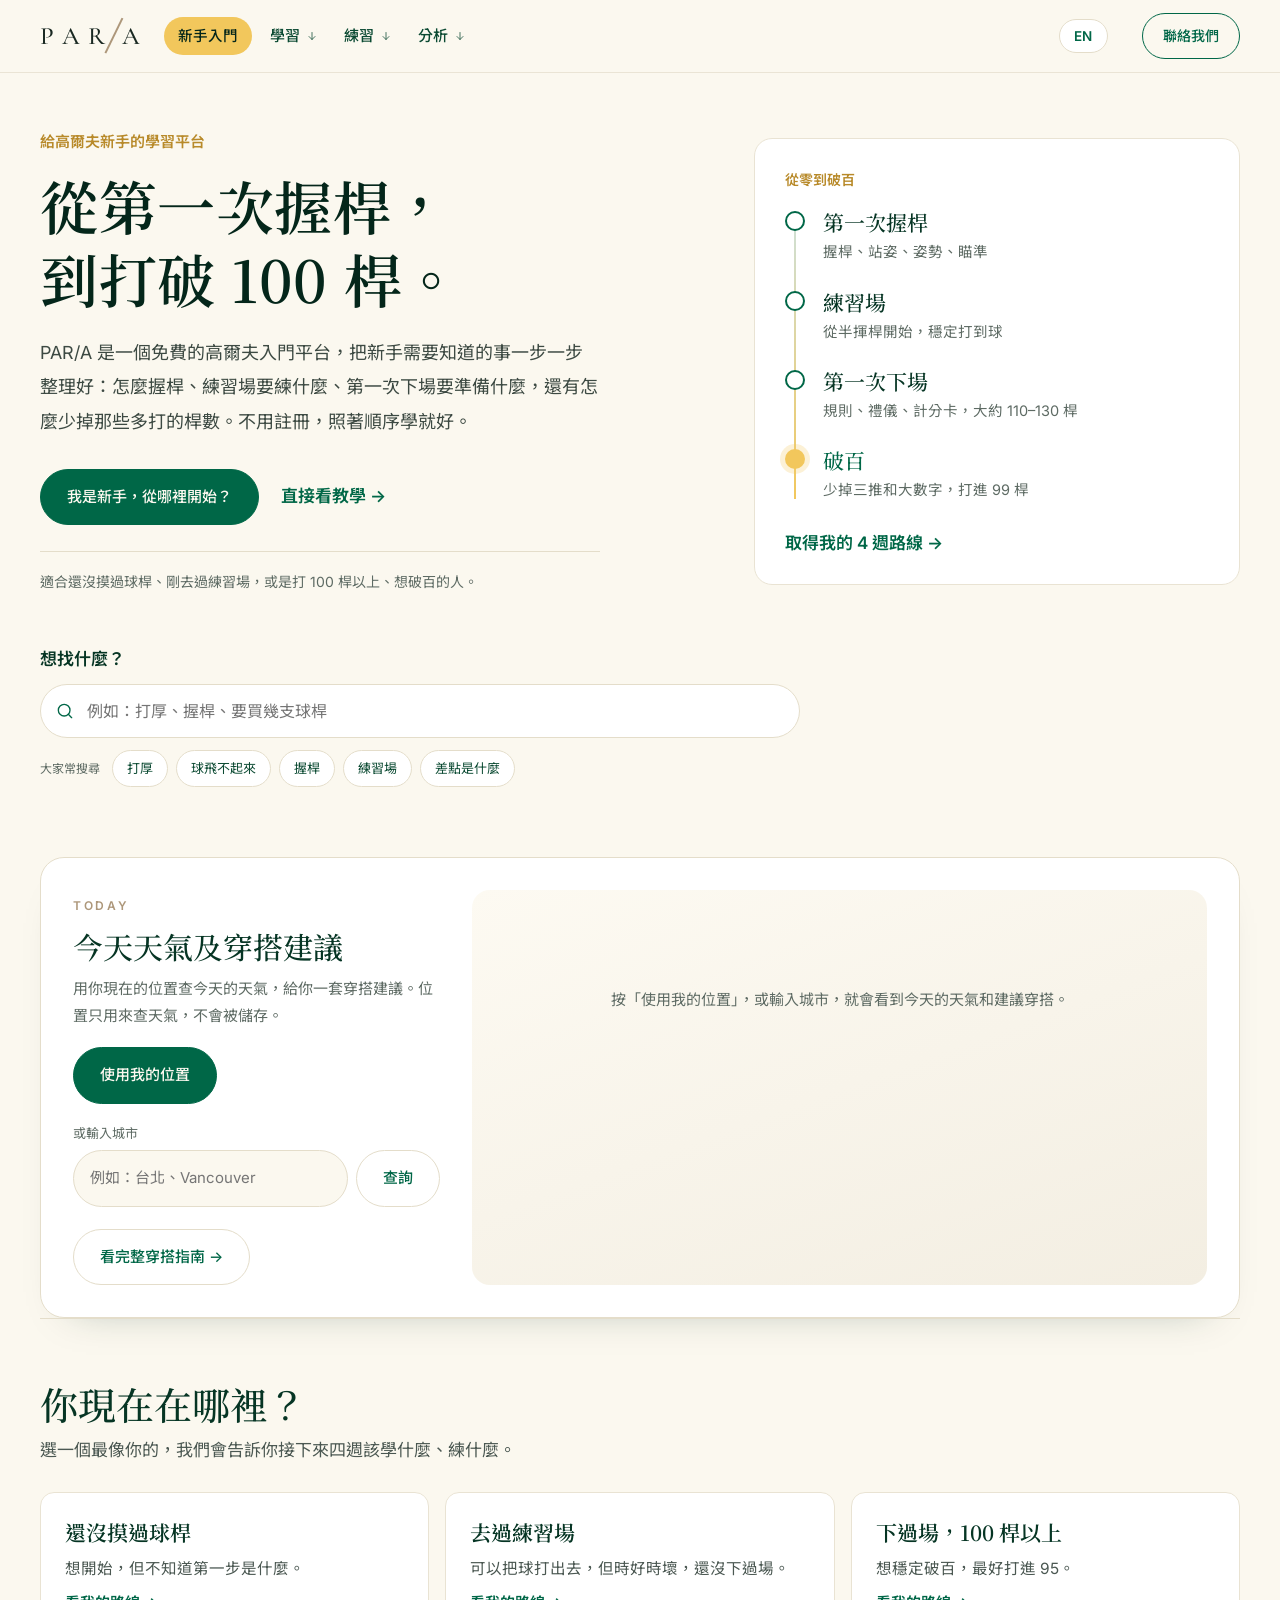
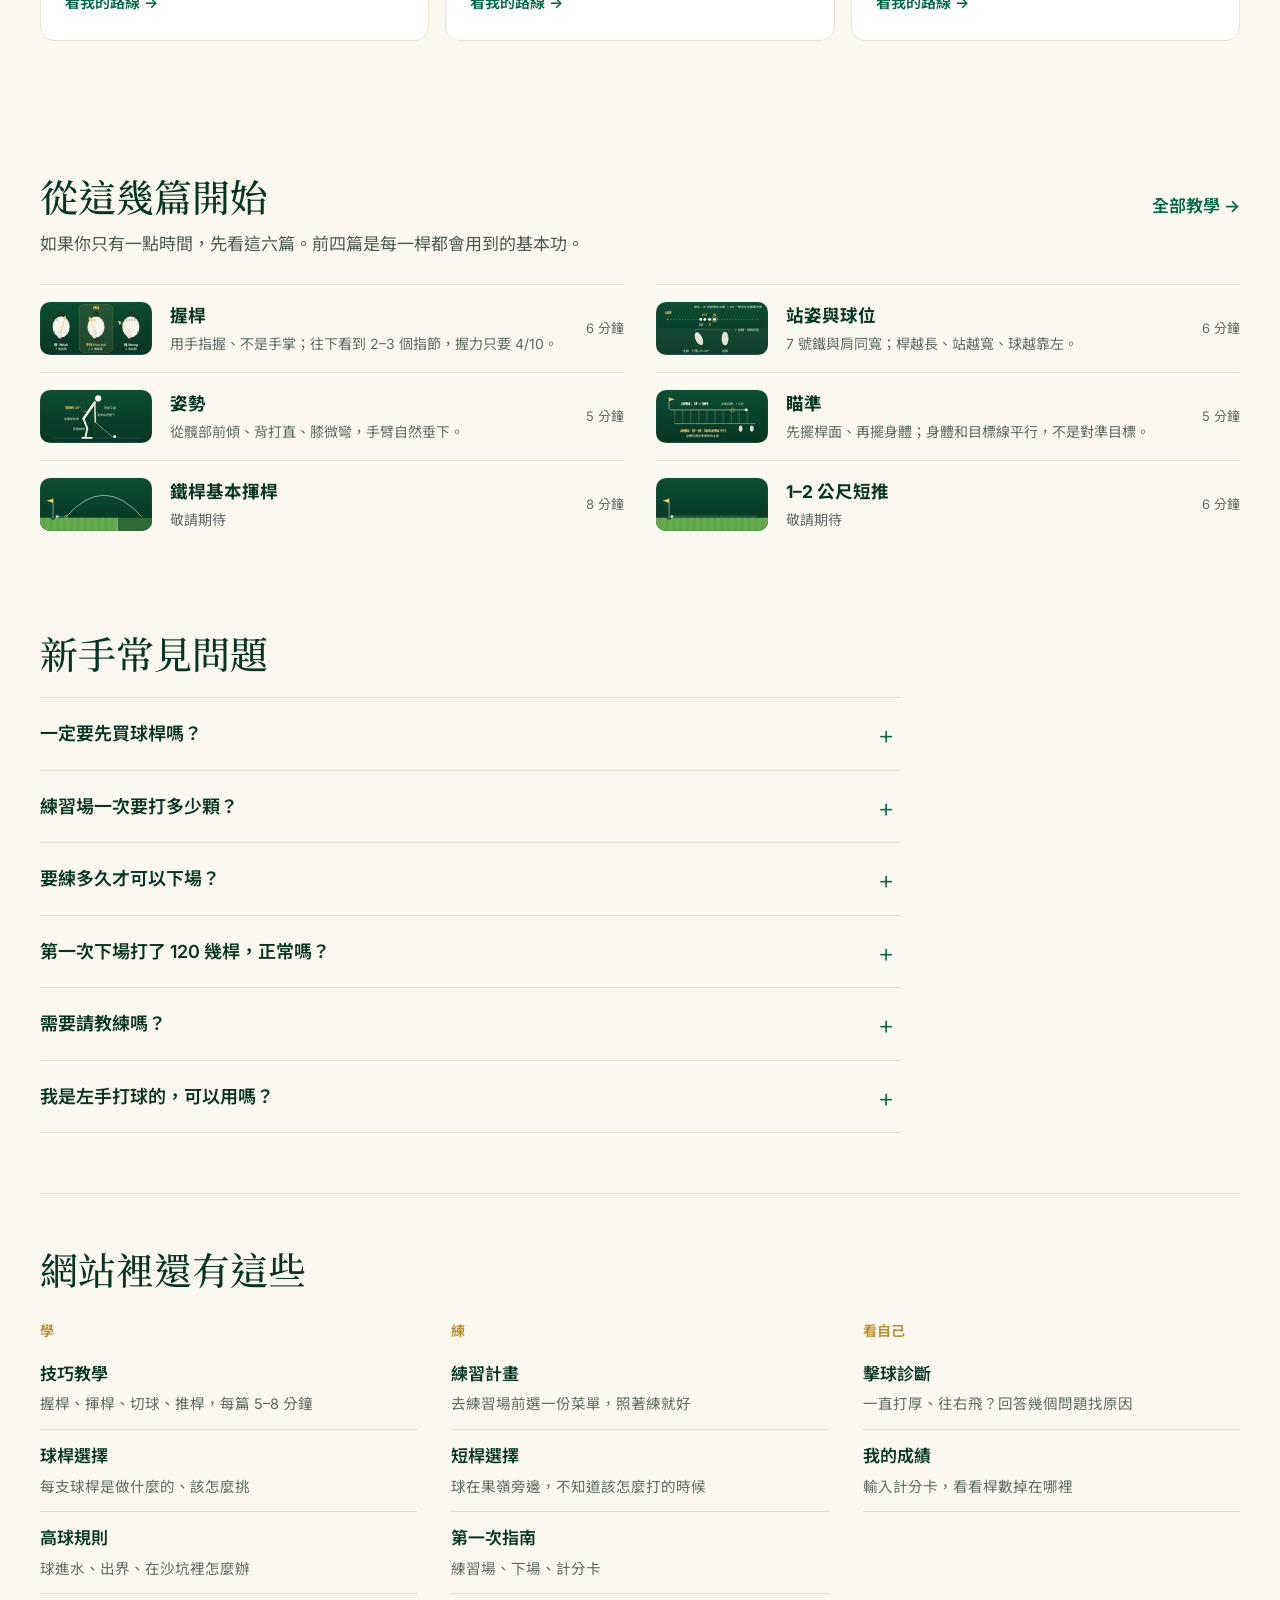
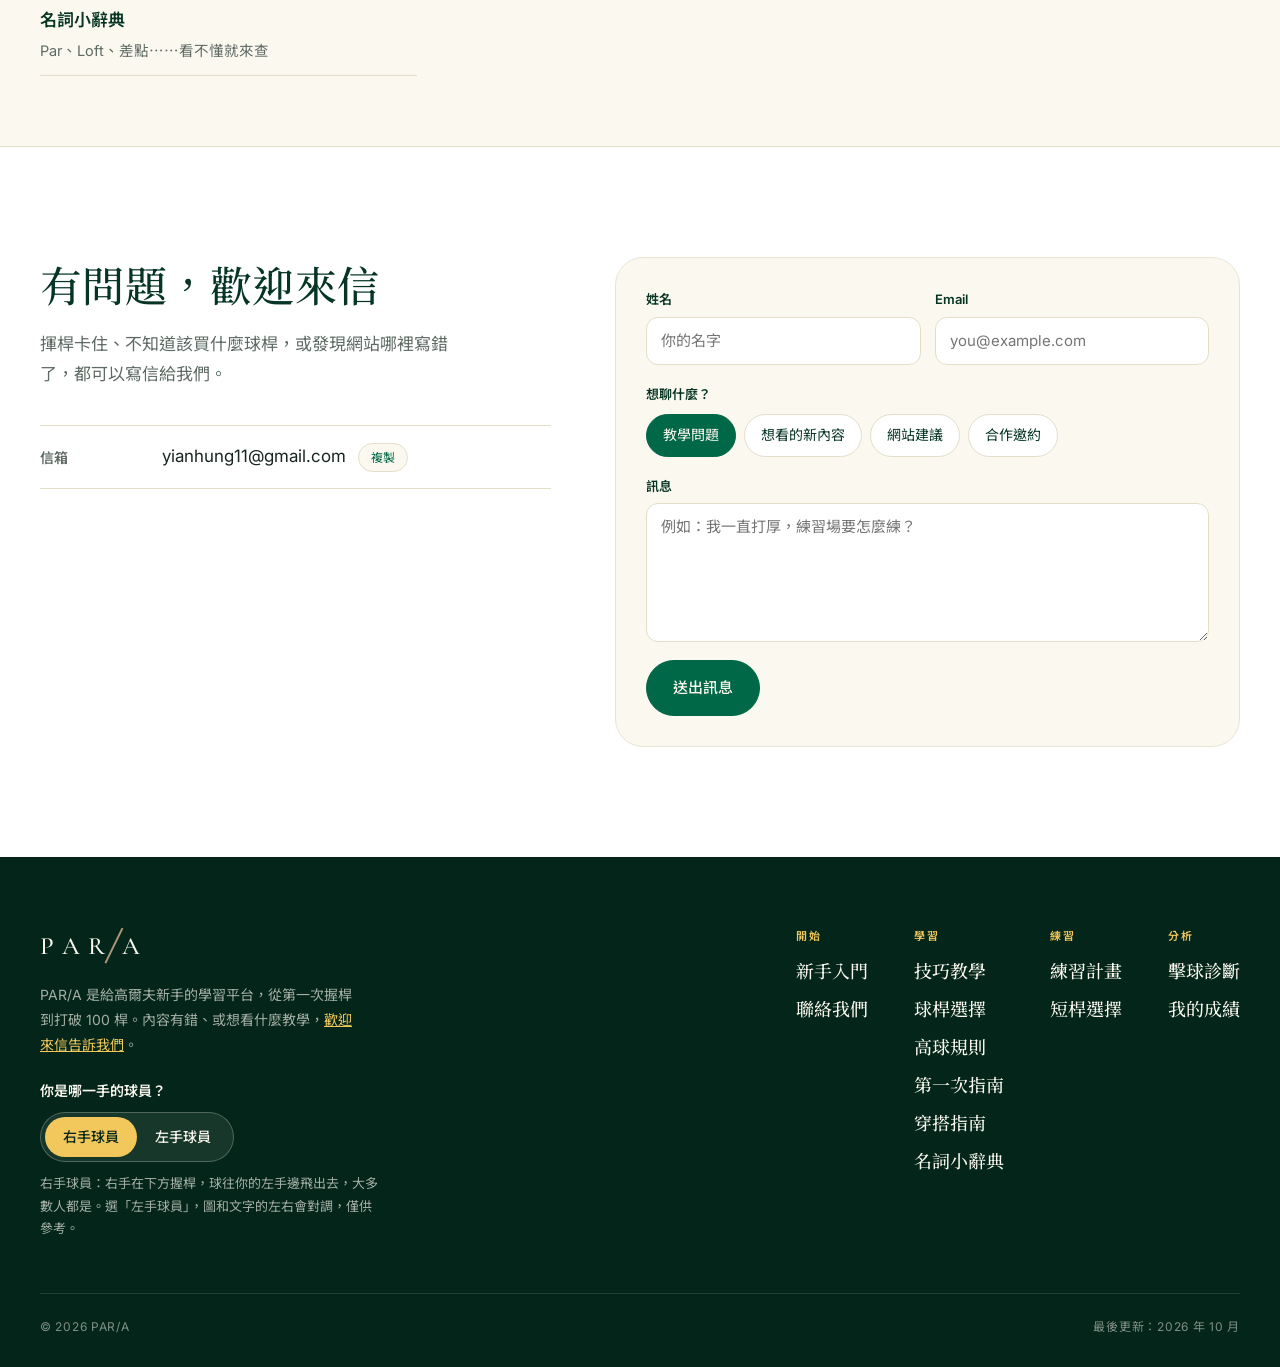
==== commit b3f33451: "Practice: replace the 30-minute range plan with a beginner range plan; weather: Chinese city names a" ====
--- a/golf-lab/index.html
+++ b/golf-lab/index.html
@@ -92,7 +92,7 @@
       <h2>新手常見問題</h2>
       <div class="faq">
         <details><summary>一定要先買球桿嗎？</summary><p>不用。很多練習場可以租球桿，先去幾次確定自己喜歡再買。真的要買的時候，第一套只需要 4 支：7 號鐵、PW、沙坑桿和推桿。<a href="clubs.html#starter">看新手第一套球桿</a></p></details>
-        <details><summary>練習場一次要打多少顆？</summary><p>新手 50 到 100 顆就很夠了。比起打很多顆，每一顆都選一個目標、打完停下來想一想更重要。打太多只會累，動作也會越來越亂。<a href="practice.html#r30">照著練習場 30 分鐘練</a></p></details>
+        <details><summary>練習場一次要打多少顆？</summary><p>新手 50 到 100 顆就很夠了。比起打很多顆，每一顆都選一個目標、打完停下來想一想更重要。打太多只會累，動作也會越來越亂。<a href="practice.html#b40">照著新手練習場 40 分鐘練</a></p></details>
         <details><summary>要練多久才可以下場？</summary><p>沒有標準答案。建議是：在練習場用 7 號鐵打 10 顆，大部分都能往前飛，就可以考慮了。第一次最好找有經驗的朋友一起去。<a href="guide.html#course">第一次下場要準備什麼</a></p></details>
         <details><summary>第一次下場打了 120 幾桿，正常嗎？</summary><p>非常正常，很多人第一次都打超過 120。先不要管分數，記得每洞最多記到雙倍標準桿就把球撿起來，打得開心、不拖慢別人就很好了。<a href="guide.html#score">計分卡怎麼填</a></p></details>
         <details><summary>需要請教練嗎？</summary><p>如果預算允許，剛開始上幾堂教練課很值得，特別是握桿和站姿，一開始做對可以少走很多冤枉路。這個網站可以當你上課後的複習。</p></details>
--- a/golf-lab/assets/style.css
+++ b/golf-lab/assets/style.css
@@ -1829,3 +1829,133 @@
 .of-today.h-today { margin-top: 40px; }
 @media (max-width: 1080px) { .of-today { grid-template-columns: 1fr; } }
 @media (max-width: 640px) { .of-today { padding: 20px; margin-top: 36px; } .tw-out { padding: 18px; } .tw-stats { grid-template-columns: repeat(2, minmax(0, 1fr)); } .tw-stats div:first-child { grid-column: 1 / -1; } }
+.plan-pre { margin-top: 12px; padding: 10px 14px; border-radius: 10px; background: rgba(242, 199, 92, .16); font-size: 14.5px; color: #34413a; display: flex; flex-wrap: wrap; gap: 6px 12px; align-items: center; }
+.plan-pre .link-btn { font-weight: 600; color: var(--green); }
+.lesson-card.soon { cursor: default; }
+.lesson-card.soon:hover { transform: none; box-shadow: none; }
+.lesson-card.soon .lc-art svg { opacity: .55; filter: saturate(.6); }
+.lc-soon { position: absolute; top: 50%; left: 50%; transform: translate(-50%, -50%); z-index: 1; padding: 8px 18px; border-radius: 999px; background: rgba(4, 38, 26, .82); color: var(--gold); font: 600 13px var(--sans); letter-spacing: .14em; white-space: nowrap; }
+.lesson-card.soon .lc-meta .go { background: rgba(242, 199, 92, .2); color: #9a7a2c; }
+.lesson-card.soon:hover .go { background: rgba(242, 199, 92, .2); color: #9a7a2c; }
+.soon-page { display: grid; grid-template-columns: minmax(0, 1.1fr) minmax(0, 1fr); gap: 36px; align-items: center; background: var(--paper); border: 1px solid var(--line); border-radius: 22px; padding: 28px; }
+.soon-page svg { width: 100%; height: auto; border-radius: 16px; opacity: .6; filter: saturate(.6); }
+.soon-page h2 { font: 500 28px var(--zh-serif); color: var(--green-900); margin: 14px 0 8px; }
+.soon-page p { color: var(--muted); line-height: 1.8; margin-bottom: 20px; }
+.lc-soon.static { position: static; transform: none; display: inline-block; }
+@media (max-width: 760px) { .soon-page { grid-template-columns: 1fr; padding: 20px; } }
+
+/* ---------- editorial pages (first-time guide) ---------- */
+main.fg-page { padding-bottom: 0; }
+.fg-page .fg-kicker, .fg-num, .fg-steps li::before, .fg-facts b { font-variant-numeric: lining-nums; }
+.fg-hero, .fg-end { position: relative; color: var(--cream); overflow: hidden; isolation: isolate; }
+.fg-hero { min-height: min(78vh, 720px); display: flex; align-items: flex-end; }
+.fg-hero-art { position: absolute; inset: 0; z-index: -1; }
+.fg-hero-art svg { width: 100%; height: 100%; display: block; }
+.fg-hero-in { padding: 120px 0 72px; text-align: center; display: flex; flex-direction: column; align-items: center; }
+.fg-hero .crumbs, .fg-hero .crumbs a { color: rgba(251, 248, 239, .75); }
+.fg-script { font: italic 400 clamp(46px, 7vw, 92px)/1 var(--serif); letter-spacing: .01em; color: #fff; text-shadow: 0 2px 30px rgba(0, 0, 0, .25); margin-top: 18px; }
+.fg-hero h1 { font: 500 clamp(30px, 3.6vw, 44px)/1.2 var(--zh-serif); letter-spacing: .24em; margin: 10px 0 0 .24em; color: #fff; }
+.fg-lead { max-width: 560px; margin: 18px auto 0; font-size: 16.5px; line-height: 1.9; color: rgba(251, 248, 239, .88); }
+.fg-jump { margin-top: 28px; justify-content: center; }
+.fg-jump.guide-toc a { background: rgba(4, 38, 26, .35); border-color: rgba(251, 248, 239, .45); color: #fff; backdrop-filter: blur(6px); }
+.fg-jump.guide-toc a:hover { background: rgba(4, 38, 26, .6); border-color: #fff; }
+.fg-jump.guide-toc a.toc-btn { background: var(--gold); border-color: var(--gold); color: var(--green-950); }
+
+.fg-sec { padding: 110px 0 0; scroll-margin-top: 70px; }
+.fg-kicker { display: flex; align-items: center; gap: 14px; font: 500 15px var(--serif); letter-spacing: .26em; text-transform: uppercase; color: var(--green); }
+.fg-kicker b { font: 600 15px var(--serif); color: var(--tan); letter-spacing: .08em; }
+.fg-kicker::after { content: ''; width: 46px; height: 1px; background: var(--tan); opacity: .7; }
+.fg-sec h2, .fg-end h2 { font: 500 clamp(32px, 4vw, 48px)/1.15 var(--zh-serif); color: var(--green-900); margin: 14px 0 0; letter-spacing: .04em; }
+.fg-intro { margin-top: 16px; font-size: 17px; line-height: 1.9; color: #45524b; max-width: 560px; }
+.fg-head { text-align: center; display: flex; flex-direction: column; align-items: center; }
+.fg-head .fg-kicker::before { content: ''; width: 46px; height: 1px; background: var(--tan); opacity: .7; }
+.fg-head .fg-intro { margin-inline: auto; }
+
+.fg-split { display: grid; grid-template-columns: minmax(0, 1fr) minmax(0, 1.05fr); gap: 72px; align-items: center; }
+.fg-h { display: flex; align-items: center; gap: 12px; font: 600 13px var(--sans); letter-spacing: .18em; color: var(--tan); margin: 34px 0 14px; }
+.fg-h::after { content: ''; flex: 1; height: 1px; background: var(--line); }
+.fg-icons { list-style: none; padding: 0; margin: 0; display: grid; gap: 16px; }
+.fg-icons li { display: grid; grid-template-columns: 44px 1fr; gap: 16px; align-items: center; font-size: 16px; line-height: 1.7; color: var(--ink); }
+.fg-icons i, .fg-safety i, .fg-facts i { display: block; color: var(--green); }
+.fg-icons i svg, .fg-safety i svg { width: 40px; height: 40px; display: block; }
+.fg-steps { list-style: none; counter-reset: fg; padding: 0; margin: 0; display: grid; gap: 14px; }
+.fg-steps li { counter-increment: fg; display: grid; grid-template-columns: 44px 1fr; gap: 16px; align-items: baseline; font-size: 16px; line-height: 1.75; color: var(--ink); }
+.fg-steps li::before { content: counter(fg, decimal-leading-zero); font: italic 500 26px/1 var(--serif); color: var(--tan); }
+.fg-art { margin: 0; border-radius: 4px; overflow: hidden; aspect-ratio: 10 / 7; box-shadow: 0 40px 60px -40px rgba(6, 53, 36, .55); position: relative; }
+.fg-art::after { content: ''; position: absolute; inset: 14px; border: 1px solid rgba(251, 248, 239, .55); pointer-events: none; }
+.fg-art svg { width: 100%; height: 100%; display: block; }
+.fg-art.tall { aspect-ratio: 4 / 5; }
+
+.fg-safety { margin-top: 64px; display: grid; grid-template-columns: 120px 1fr; gap: 24px; align-items: center; padding: 26px 0; border-top: 1px solid var(--line); border-bottom: 1px solid var(--line); }
+.fg-safety strong { font: 500 26px var(--zh-serif); color: var(--red); letter-spacing: .2em; }
+.fg-safety ul { list-style: none; padding: 0; margin: 0; display: grid; grid-template-columns: repeat(3, minmax(0, 1fr)); gap: 24px; }
+.fg-safety li { display: flex; align-items: center; gap: 14px; font-size: 15px; line-height: 1.6; color: var(--ink); }
+.fg-safety i { color: var(--red); flex: none; }
+.fg-safety i svg { width: 34px; height: 34px; }
+
+.fg-band { margin-top: 110px; background: var(--green-900); color: var(--cream); padding: 56px 0; }
+.fg-facts { display: grid; grid-template-columns: repeat(4, minmax(0, 1fr)); }
+.fg-facts div { display: flex; flex-direction: column; align-items: center; text-align: center; gap: 8px; padding: 6px 18px; }
+.fg-facts div + div { border-left: 1px solid rgba(251, 248, 239, .18); }
+.fg-facts i { color: var(--gold); }
+.fg-facts i svg { width: 46px; height: 46px; display: block; }
+.fg-facts b { font: 500 40px/1 var(--serif); color: #fff; margin-top: 6px; }
+.fg-facts span { font-size: 14px; color: rgba(251, 248, 239, .72); }
+
+.fg-course { display: grid; grid-template-columns: minmax(0, .8fr) minmax(0, 1.2fr); gap: 64px; align-items: start; margin-top: 56px; }
+.fg-cols { display: grid; grid-template-columns: repeat(2, minmax(0, 1fr)); gap: 0 44px; }
+.fg-col { padding: 26px 0 30px; border-top: 1px solid var(--line); }
+.fg-num { font: italic 500 20px var(--serif); color: var(--tan); }
+.fg-col h3 { font: 500 24px var(--zh-serif); color: var(--green-900); margin: 4px 0 12px; }
+.fg-col ul { list-style: none; padding: 0; margin: 0; display: grid; gap: 10px; }
+.fg-col li { position: relative; padding-left: 16px; font-size: 15px; line-height: 1.75; color: #34413a; }
+.fg-col li::before { content: ''; position: absolute; left: 0; top: .78em; width: 6px; height: 1px; background: var(--green); }
+.fg-link { display: inline-block; margin-top: 14px; font-weight: 600; color: var(--green); border-bottom: 1px solid currentColor; padding-bottom: 2px; }
+.fg-quote { margin: 72px auto 0; max-width: 820px; text-align: center; padding: 0 20px; }
+.fg-quote span { font: 600 12px var(--sans); letter-spacing: .24em; color: var(--tan); }
+.fg-quote p { font: 400 clamp(22px, 2.6vw, 30px)/1.7 var(--zh-serif); color: var(--green-900); margin-top: 14px; }
+.fg-quote p::before { content: '“'; display: block; font: 400 80px/0.6 var(--serif); color: var(--gold); margin-bottom: 18px; }
+.fg-more { margin-top: 40px; text-align: center; color: var(--muted); }
+.fg-more a { color: var(--green); font-weight: 600; border-bottom: 1px solid currentColor; }
+
+.fg-score .fg-two { display: grid; grid-template-columns: repeat(2, minmax(0, 1fr)); gap: 64px; margin-top: 40px; }
+.fg-score .fg-two p { font-size: 16px; line-height: 1.85; color: #34413a; }
+.fg-note { margin-top: 12px; font-size: 14px !important; color: var(--muted) !important; }
+.fg-card { margin-top: 44px; background: var(--paper); border-radius: 4px; padding: 10px; box-shadow: 0 30px 50px -40px rgba(6, 53, 36, .45); }
+
+.fg-quote p { text-wrap: balance; }
+html[lang="en"] .fg-quote p { font-style: italic; }
+.fg-end { margin-top: 120px; min-height: 460px; display: flex; align-items: center; text-align: center; }
+.fg-end-in { display: flex; flex-direction: column; align-items: center; padding: 80px 0; }
+.fg-end h2 { color: #fff; margin-top: 8px; }
+.fg-end p { margin-top: 14px; color: rgba(251, 248, 239, .85); font-size: 16.5px; }
+.fg-end-btns { display: flex; gap: 12px; flex-wrap: wrap; justify-content: center; margin-top: 28px; }
+.btn.ghost-light { background: transparent; color: #fff; border: 1px solid rgba(251, 248, 239, .7); }
+.btn.ghost-light:hover { background: rgba(251, 248, 239, .12); }
+
+@media (max-width: 980px) {
+  .fg-split, .fg-course, .fg-score .fg-two { grid-template-columns: 1fr; gap: 40px; }
+  .fg-art.tall { aspect-ratio: 16 / 10; }
+  .fg-safety { grid-template-columns: 1fr; }
+  .fg-safety ul { grid-template-columns: 1fr; gap: 14px; }
+  .fg-facts { grid-template-columns: repeat(2, minmax(0, 1fr)); row-gap: 30px; }
+  .fg-facts div:nth-child(3) { border-left: 0; }
+}
+@media (max-width: 640px) {
+  .fg-hero { min-height: 620px; }
+  .fg-hero-in { padding: 90px 0 48px; }
+  .fg-sec { padding-top: 76px; }
+  .fg-cols { grid-template-columns: 1fr; }
+  .fg-band { margin-top: 76px; padding: 40px 0; }
+  .fg-facts b { font-size: 32px; }
+  .fg-quote { margin-top: 52px; }
+  .fg-end { margin-top: 80px; }
+}
+.fg-photo img { width: 100%; height: 100%; object-fit: cover; object-position: 50% 62%; display: block; }
+.fg-photo-bg img { width: 100%; height: 100%; object-fit: cover; object-position: 50% 78%; display: block; }
+.fg-photo-bg.end img { object-position: 50% 94%; }
+.fg-photo-bg::after { content: ''; position: absolute; inset: 0; background: radial-gradient(60% 55% at 50% 58%, rgba(4, 38, 26, .45), rgba(4, 38, 26, 0) 75%), linear-gradient(180deg, rgba(4, 38, 26, .15) 0%, rgba(4, 38, 26, .25) 45%, rgba(4, 38, 26, .78) 100%); }
+.fg-photo-bg.end::after { background: linear-gradient(180deg, rgba(4, 38, 26, .55), rgba(4, 38, 26, .7)); }
+.of-head-row { max-width: none; display: flex; justify-content: space-between; align-items: end; gap: 20px; flex-wrap: wrap; }
+.of-head-row > div:first-child { max-width: 640px; }
+.of-seg { flex: none; }
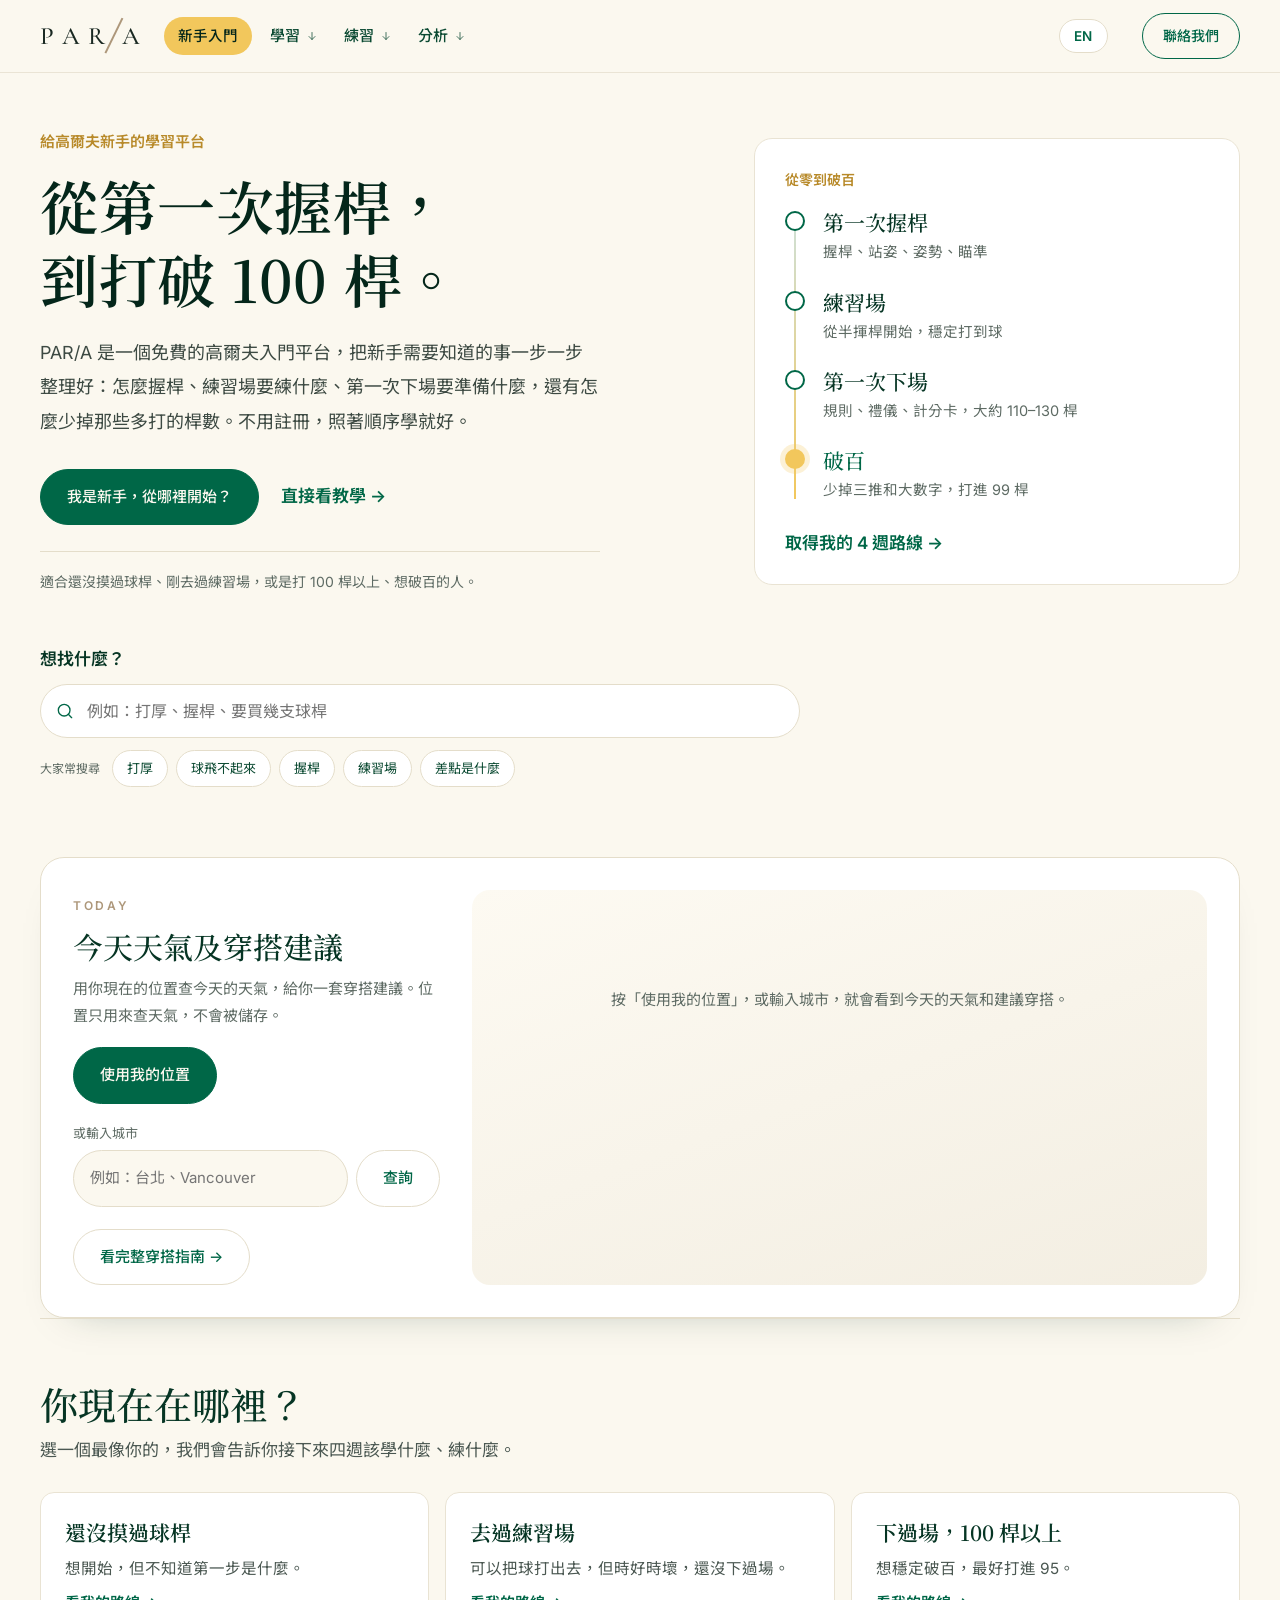
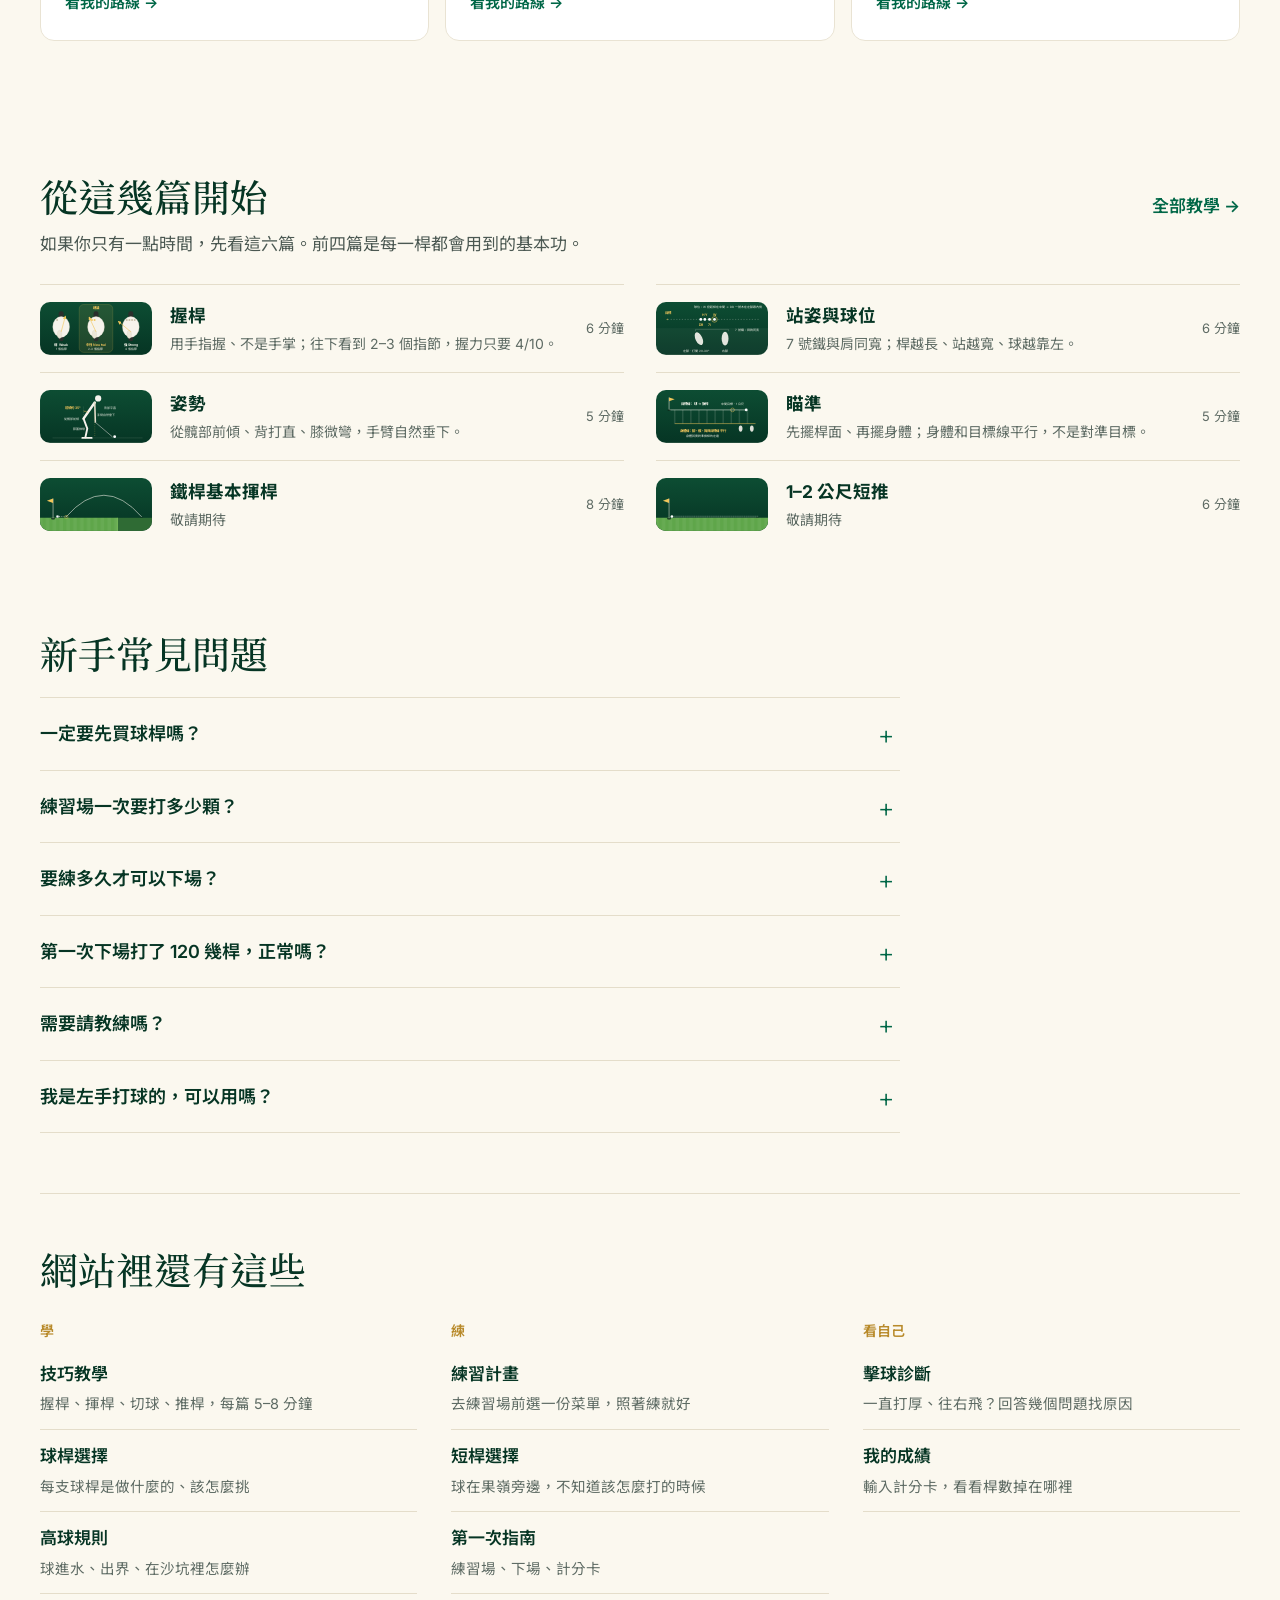
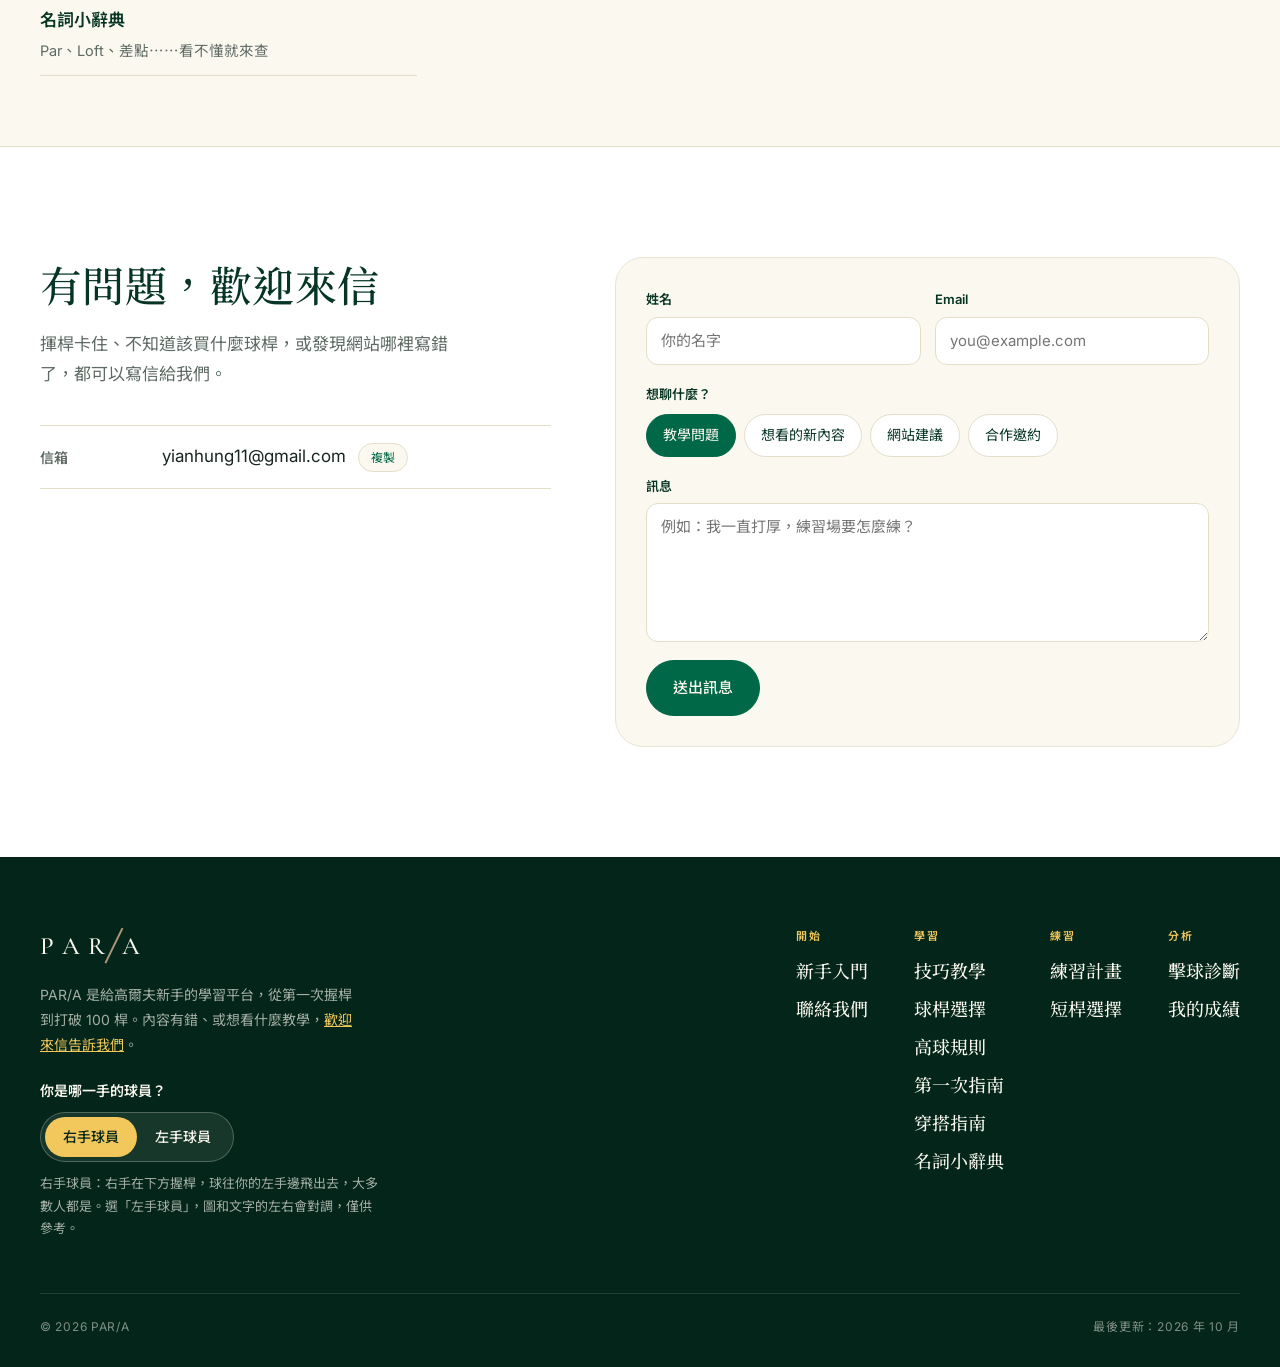
==== commit a91fdec0: "Phones: app-style bottom tab bar with slide-up menus, touch feedback, and Add to Home Screen support" ====
--- a/golf-lab/index.html
+++ b/golf-lab/index.html
@@ -2,12 +2,17 @@
 <html lang="zh-Hant">
 <head>
   <meta charset="utf-8">
-  <meta name="viewport" content="width=device-width, initial-scale=1">
+  <meta name="viewport" content="width=device-width, initial-scale=1, viewport-fit=cover">
   <title>PAR/A｜給高爾夫新手的入門教學</title>
   <meta name="description" content="技巧教學、球桿選擇、擊球問題診斷與短桿打法推薦。">
   <meta name="theme-color" content="#192821">
   <link rel="icon" type="image/png" href="assets/img/para-favicon.png">
   <link rel="apple-touch-icon" href="assets/img/para-mark.png">
+  <link rel="manifest" href="manifest.webmanifest">
+  <meta name="apple-mobile-web-app-capable" content="yes">
+  <meta name="mobile-web-app-capable" content="yes">
+  <meta name="apple-mobile-web-app-title" content="PAR/A">
+  <meta name="apple-mobile-web-app-status-bar-style" content="default">
   <link rel="preconnect" href="https://fonts.googleapis.com">
   <link rel="preconnect" href="https://fonts.gstatic.com" crossorigin>
   <link href="https://fonts.googleapis.com/css2?family=Cormorant+Garamond:ital,wght@0,300;0,400;0,500;0,600;1,400;1,500&family=Inter:wght@400;500;600&family=Noto+Sans+TC:wght@400;500;600&family=Noto+Serif+TC:wght@400;500&family=Source+Serif+4:opsz,wght@8..60,400;8..60,500;8..60,600&display=swap" rel="stylesheet">
--- a/golf-lab/assets/style.css
+++ b/golf-lab/assets/style.css
@@ -1959,3 +1959,79 @@
 .of-head-row { max-width: none; display: flex; justify-content: space-between; align-items: end; gap: 20px; flex-wrap: wrap; }
 .of-head-row > div:first-child { max-width: 640px; }
 .of-seg { flex: none; }
+
+/* ---------- phones ---------- */
+.in-pen { background: var(--cream); border: 1px solid transparent; font: inherit; font-size: 14px; width: 32px; height: 30px; text-align: center; border-radius: 6px; padding: 0; }
+.in-pen:focus { outline: 2px solid var(--gold); background: #fff; }
+@media (max-width: 760px) {
+  /* iPhone zooms into any field under 16px when it is tapped */
+  input:not([type="checkbox"]):not([type="radio"]):not(.in-score):not(.in-putt):not(.in-pen):not(.in-drive), select, textarea { font-size: 16px; }
+  /* easier to tap */
+  .text-link, .hj-link, .bl-body a, .tw-more, .gs-link, .fg-link, .link-btn { display: inline-flex; align-items: center; min-height: 40px; }
+  .copy-btn { min-height: 36px; padding-inline: 14px; }
+  .chk span { width: 36px; height: 36px; }
+  .fir-btn, .sand-btn { width: 36px; height: 36px; }
+  .in-putt, .in-pen, .in-drive { height: 36px; }
+  /* nothing under 12px */
+  .foot-col h5, .lc-step, .kp-label, .need, .rno, .shot-q small, .bl-time small, .pl-lnav small, .lesson-nav small { font-size: 12px; }
+  .mg-card small, .sc-v small, .scorecard small { font-size: 12px; }
+  /* the lesson's section menu scrolls sideways: snap to each item */
+  .format-rail { scroll-snap-type: x proximity; scroll-padding-inline: 16px; }
+  .format-rail a { scroll-snap-align: start; min-height: 40px; }
+  /* practice: the timer stays at the bottom of the screen while you scroll through the plan */
+  .timer-card { position: sticky; top: auto; bottom: 10px; z-index: 30; display: grid; grid-template-columns: minmax(0, 1fr) auto; grid-template-areas: "now clock" "ctrl ctrl"; gap: 6px 14px; align-items: center; text-align: left; padding: 14px 16px 14px; border-radius: 20px; box-shadow: 0 18px 40px -16px rgba(4, 38, 26, .6); }
+  .tm-now { grid-area: now; min-width: 0; }
+  .tm-now strong { font-size: 18px; min-height: 0; margin-top: 2px; white-space: nowrap; overflow: hidden; text-overflow: ellipsis; }
+  .tm-clock { grid-area: clock; font-size: 44px; margin: 0; }
+  .tm-ctrl { grid-area: ctrl; justify-content: flex-start; }
+  .timer-card .btn.round { width: 46px; height: 46px; }
+  .timer-card .btn.ghost { padding: 9px 16px; }
+  /* home weather card fits 360px phones */
+  .of-today { grid-template-columns: minmax(0, 1fr); }
+  .tw-city div { min-width: 0; }
+}
+@media (max-width: 380px) {
+  .wrap { width: calc(100% - 28px); }
+  .format-rail { margin-inline: -14px; padding-inline: 14px; }
+  .tw-stats { grid-template-columns: repeat(2, minmax(0, 1fr)); }
+  .of-today { padding: 16px; }
+  .tw-out { padding: 14px; }
+}
+
+/* ---------- phones: app-style tab bar ---------- */
+.tabbar, .tab-sheet, .tab-shade { display: none; }
+@media (max-width: 760px) {
+  html { -webkit-tap-highlight-color: transparent; }
+  body { padding-bottom: calc(64px + env(safe-area-inset-bottom)); }
+  .nav-toggle, .site-header .nav { display: none !important; }
+  .tabbar { display: grid; grid-template-columns: repeat(5, 1fr); position: fixed; left: 0; right: 0; bottom: 0; z-index: 60;
+    padding: 6px 6px calc(6px + env(safe-area-inset-bottom)); background: rgba(251, 248, 239, .94); -webkit-backdrop-filter: blur(14px); backdrop-filter: blur(14px);
+    border-top: 1px solid var(--line); box-shadow: 0 -8px 24px -18px rgba(4, 38, 26, .35); }
+  .tab { display: flex; flex-direction: column; align-items: center; justify-content: center; gap: 3px; min-height: 52px; position: relative; border: 0; background: none; border-radius: 14px;
+    color: var(--muted); font: 600 11.5px var(--sans); letter-spacing: .02em; padding: 0; transition: color .2s, background .2s, transform .15s; }
+  .tab .ico { width: 23px; height: 23px; stroke-width: 1.7; }
+  .tab.on { color: var(--green); }
+  .tab.on::before { content: ''; position: absolute; top: -6px; left: 50%; transform: translateX(-50%); width: 22px; height: 3px; border-radius: 0 0 3px 3px; background: var(--gold); }
+  .tab.open { background: var(--green-100); color: var(--green); }
+  .tab:active { transform: scale(.94); }
+  .tab-shade { display: block; position: fixed; inset: 0; z-index: 55; background: rgba(4, 38, 26, .35); animation: shade-in .2s ease; }
+  .tab-sheet { display: block; position: fixed; left: 8px; right: 8px; bottom: calc(70px + env(safe-area-inset-bottom)); z-index: 58; max-height: 70vh; overflow: auto;
+    background: var(--paper); border-radius: 22px; padding: 10px 10px 12px; box-shadow: 0 24px 60px -20px rgba(4, 38, 26, .55); animation: sheet-up .28s cubic-bezier(.2, .8, .2, 1); }
+  .tab-shade[hidden], .tab-sheet[hidden] { display: none; }
+  .ts-title { font: 600 12px var(--sans); letter-spacing: .16em; color: var(--tan); padding: 10px 12px 6px; }
+  .tab-sheet a { display: grid; grid-template-columns: 1fr auto; align-items: center; padding: 13px 12px; border-radius: 14px; color: var(--ink); min-height: 54px; }
+  .tab-sheet a span { font: 500 17px var(--zh-serif); color: var(--green-900); }
+  .tab-sheet a small { grid-column: 1; font-size: 12.5px; color: var(--muted); }
+  .tab-sheet a .ico { grid-row: 1 / span 2; grid-column: 2; width: 18px; height: 18px; color: var(--tan); }
+  .tab-sheet a[aria-current="page"] { background: var(--green-100); }
+  .tab-sheet a:active { background: var(--green-100); }
+  .ts-lang { width: 100%; margin-top: 6px; min-height: 48px; border-radius: 14px; border: 1px solid var(--line); background: var(--cream); font: 600 15px var(--sans); color: var(--green); }
+  body.sheet-open { overflow: hidden; }
+  /* the practice timer and other sticky bits sit above the tab bar */
+  .timer-card { bottom: calc(74px + env(safe-area-inset-bottom)); }
+  /* touch feedback on cards and buttons */
+  .btn:active, .stage:active, .lesson-card:active, .problem:active, .of-item:active, .opt:active, .tool-cols a:active, .more-card:active, .pop-list a:active, .academy-card:active { transform: scale(.98); transition: transform .1s; }
+}
+@keyframes sheet-up { from { transform: translateY(24px); opacity: 0; } to { transform: none; opacity: 1; } }
+@keyframes shade-in { from { opacity: 0; } to { opacity: 1; } }
+@media (display-mode: standalone) and (max-width: 760px) { .site-header { padding-top: env(safe-area-inset-top); } }
